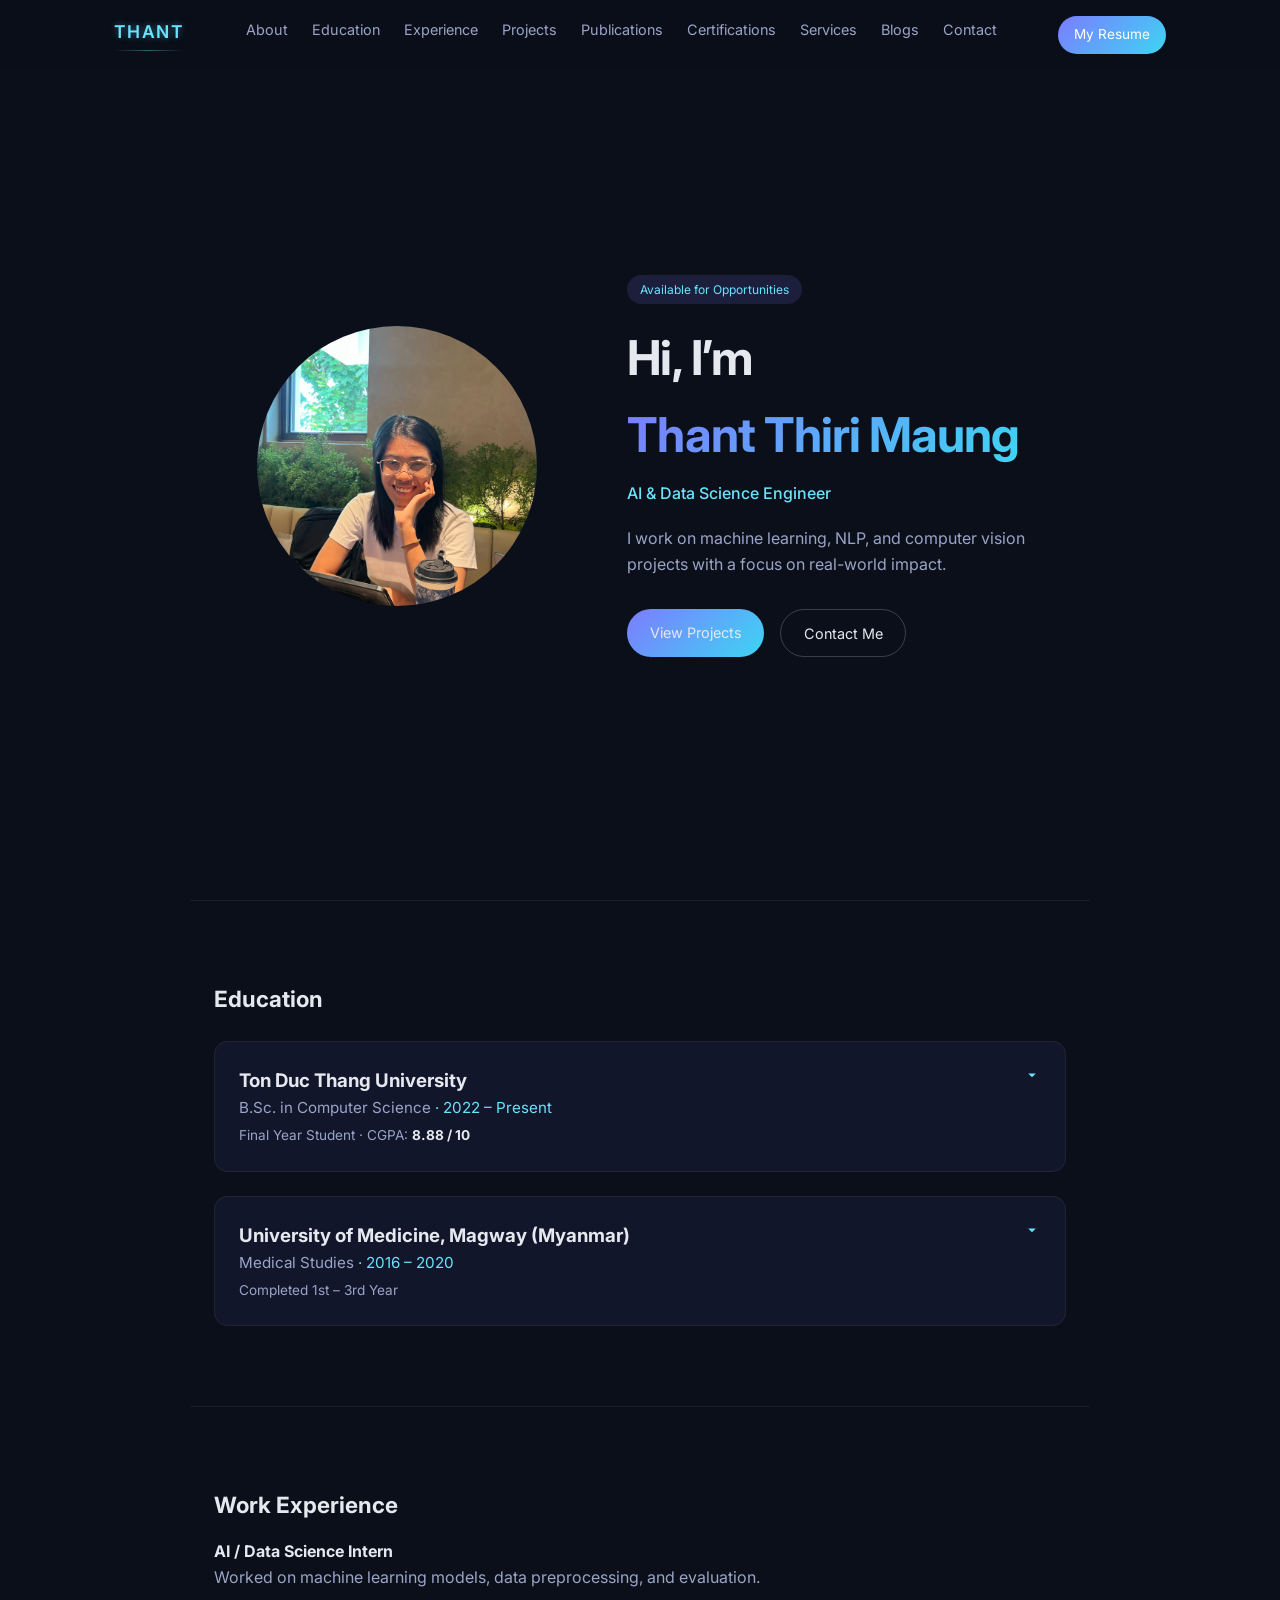
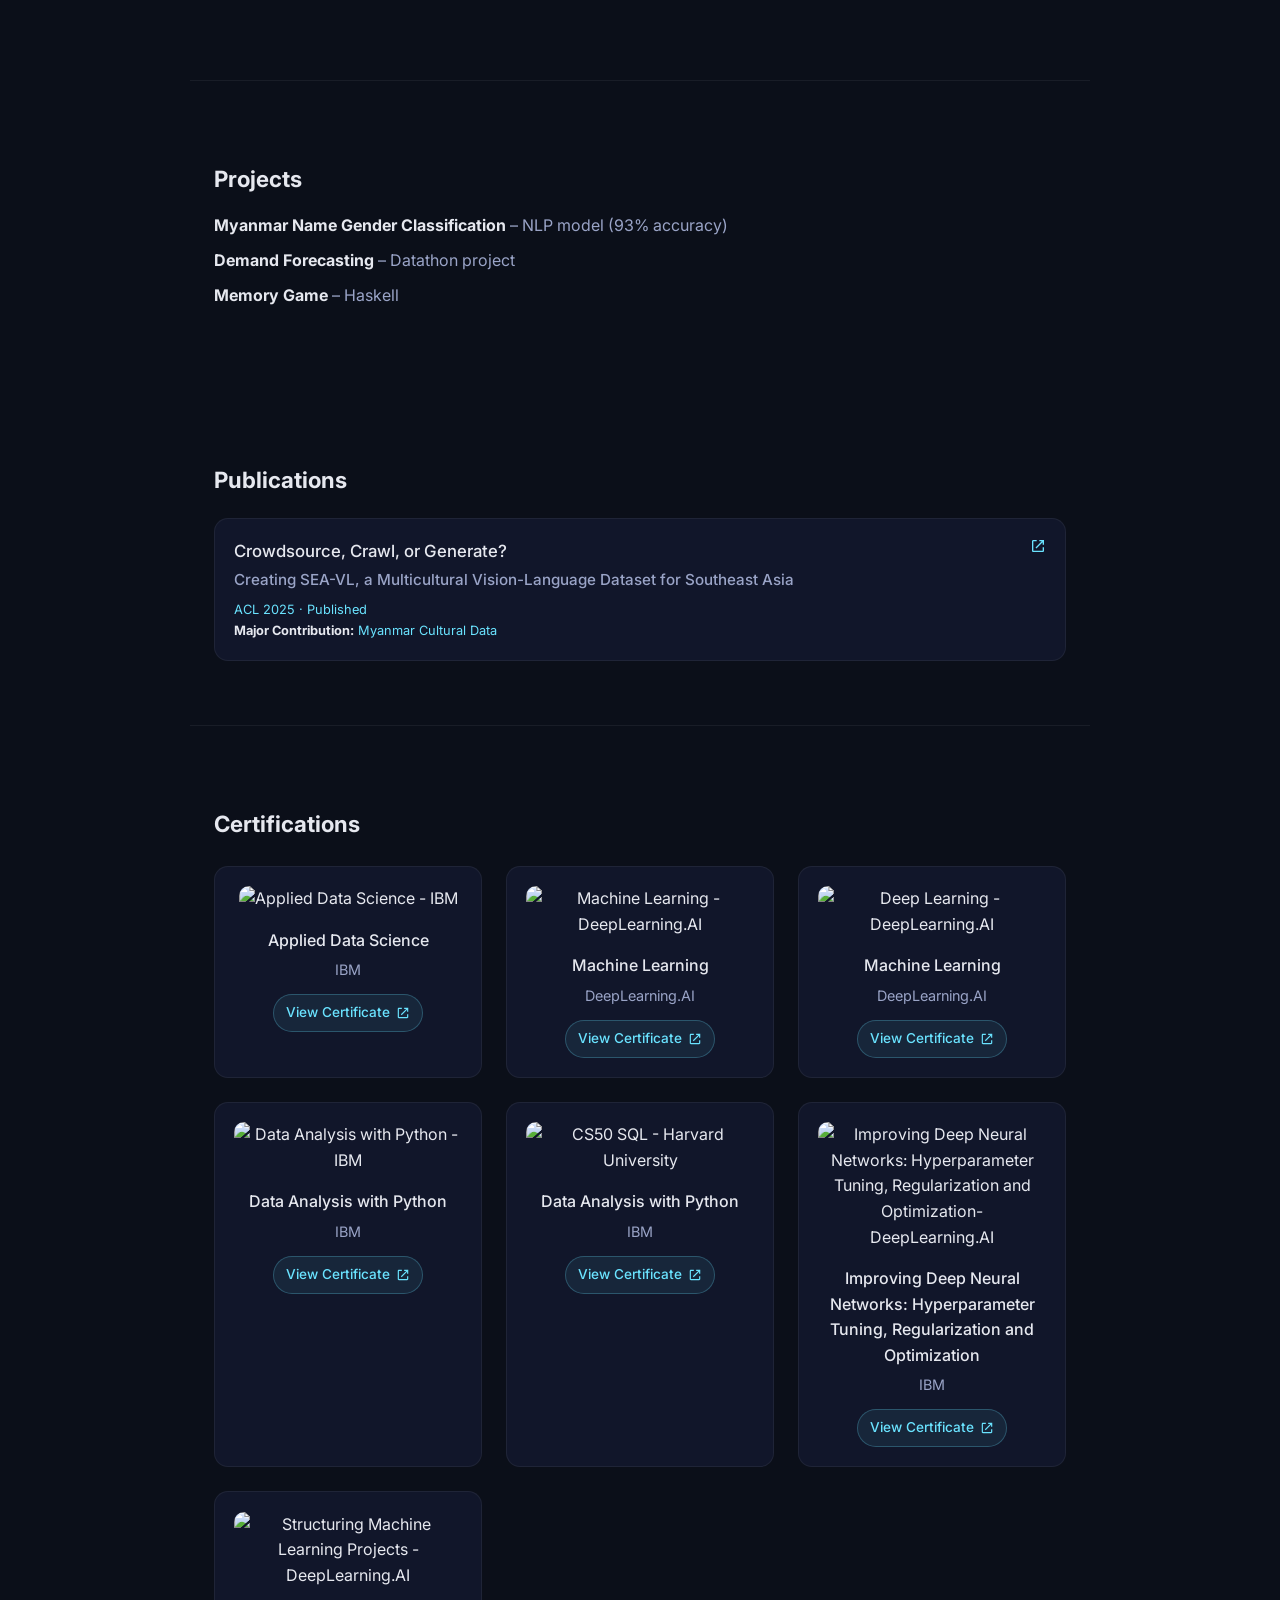
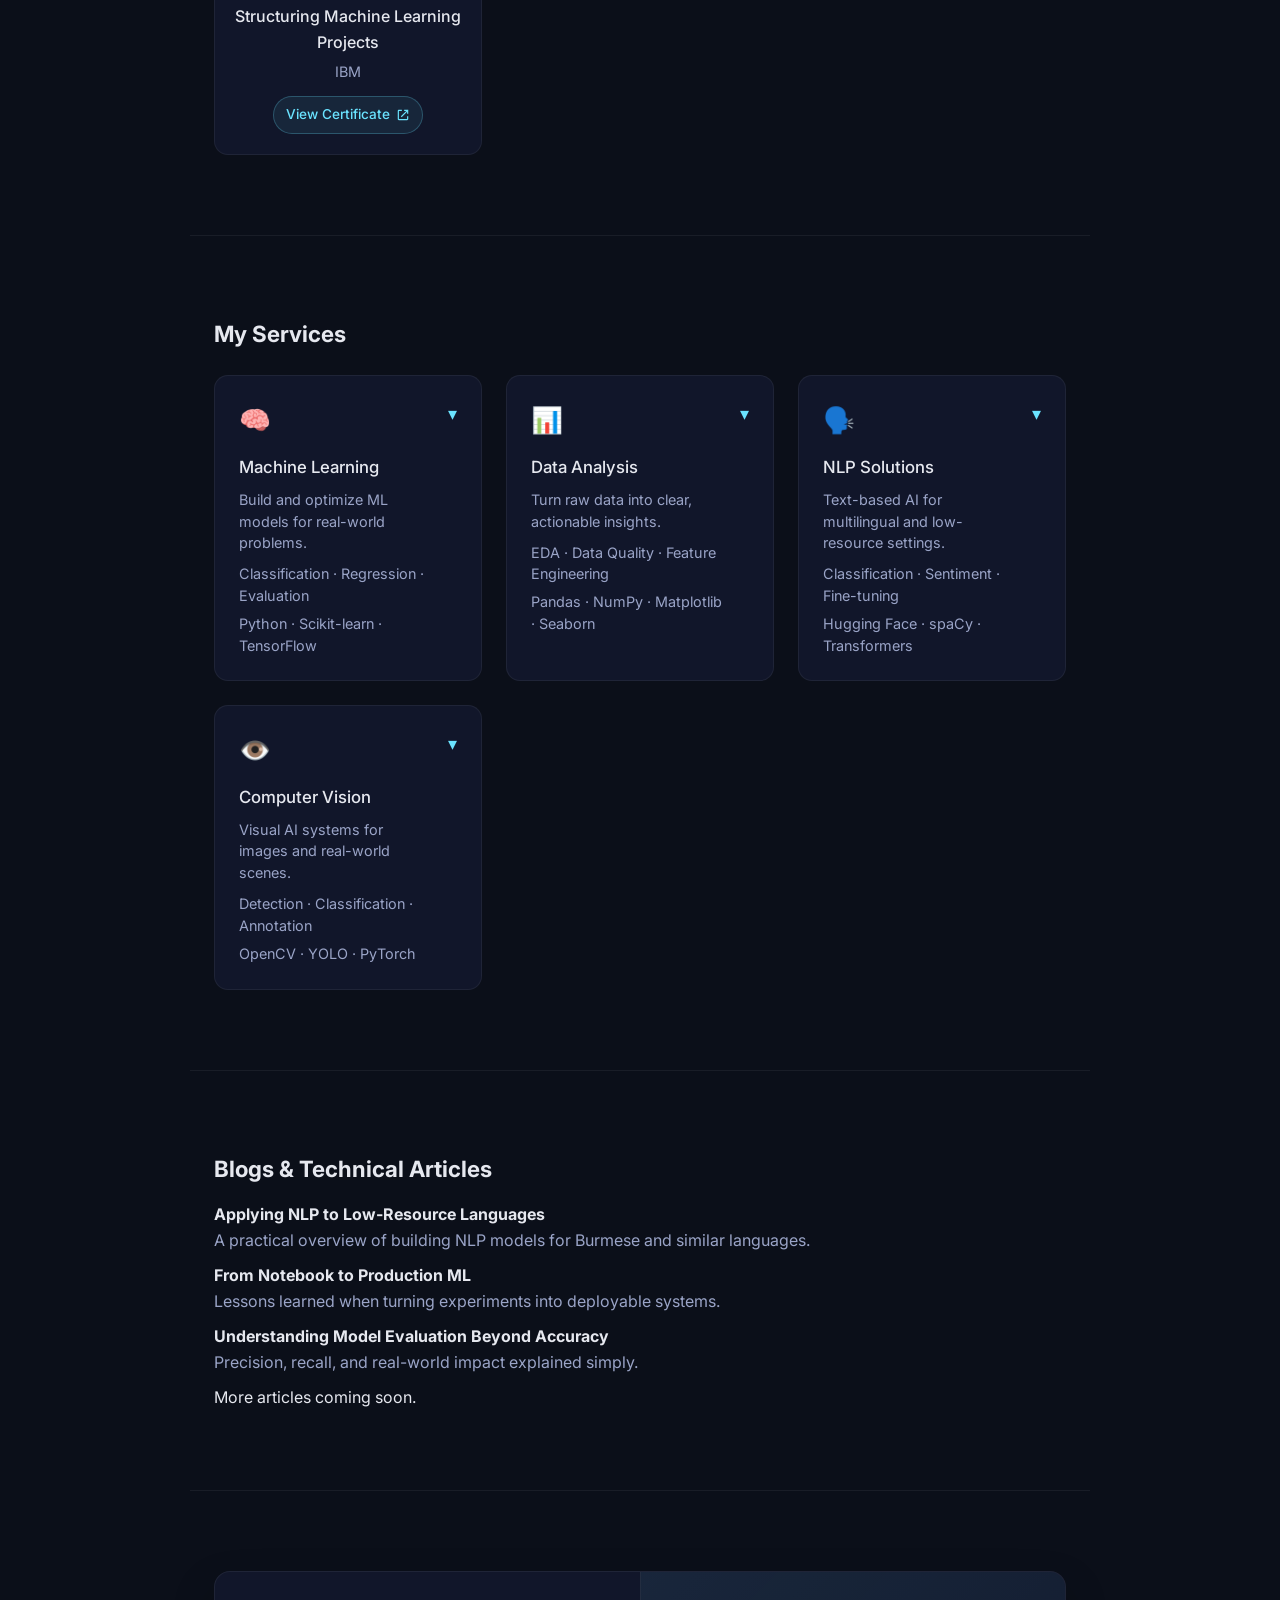
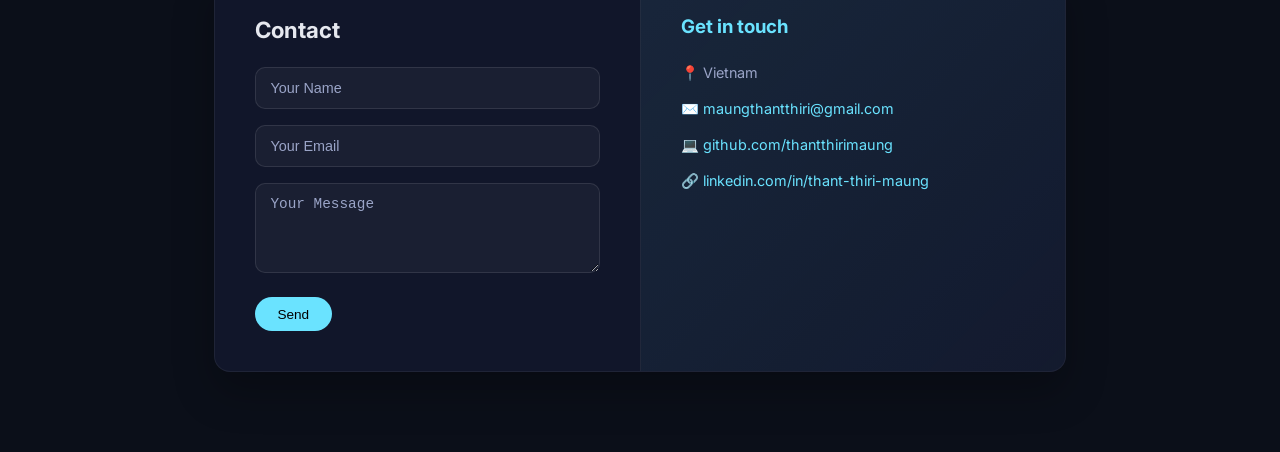
==== index.html @ 40e53364 "Education section satisfied" ====
<!DOCTYPE html>
<html lang="en">

<head>
    <meta charset="UTF-8" />
    <meta name="viewport" content="width=device-width, initial-scale=1.0" />
    <title>Thant Thiri Maung | Portfolio</title>

    <link rel="stylesheet" href="style.css" />
    <link rel="preconnect" href="https://fonts.googleapis.com">
    <link rel="preconnect" href="https://fonts.gstatic.com" crossorigin>
    <link href="https://fonts.googleapis.com/css2?family=Inter:wght@300;400;500;600&display=swap" rel="stylesheet">
</head>

<body>

    <!-- Navbar -->
    <nav class="nav">
        <div class="nav-container">
            <span class="logo">Thant</span>

            <ul class="nav-links">
                <li><a href="#about">About</a></li>
                <li><a href="#education">Education</a></li>
                <li><a href="#experience">Experience</a></li>
                <li><a href="#projects">Projects</a></li>
                <li><a href="#publications">Publications</a></li>
                <li><a href="#certifications">Certifications</a></li>

                <li><a href="#services">Services</a></li>
                <li><a href="#blogs">Blogs</a></li>

                <li><a href="#contact">Contact</a></li>



            </ul>

            <a href="#" class="resume-btn">My Resume</a>
        </div>
    </nav>

    <!-- Hero / Intro -->
    <section class="section hero" id="about">

        <div class="hero-image">
            <img src="assets/images/profile.jpg" alt="Thant Thiri Maung">
        </div>

        <div class="hero-content">
            <span class="badge">Available for Opportunities</span>

            <h1>Hi, I’m <br> <span>Thant Thiri Maung</span></h1>

            <p class="subtitle">AI & Data Science Engineer</p>

            <p class="intro">
                I work on machine learning, NLP, and computer vision projects with a focus on real-world impact.
            </p>

            <div class="hero-actions">
                <a href="#projects" class="btn primary">View Projects</a>
                <a href="#contact" class="btn">Contact Me</a>
            </div>
        </div>

    </section>

    <!-- Education -->
    <section class="section" id="education">
        <h2>Education</h2>

        <!-- ===== Current University ===== -->
        <div class="edu-card">

            <input type="checkbox" id="edu-1" class="edu-toggle">

            <label for="edu-1" class="edu-header">
                <div>
                    <h3>Ton Duc Thang University</h3>
                    <p class="edu-degree">
                        B.Sc. in Computer Science
                        <span>· 2022 – Present</span>
                    </p>
                    <p class="edu-meta">
                        Final Year Student · CGPA: <strong>8.88 / 10</strong>
                    </p>
                </div>

                <!-- Arrow -->
                <svg class="edu-arrow" viewBox="0 0 24 24" aria-hidden="true">
                    <path d="M7 10l5 5 5-5z" />
                </svg>
            </label>

            <!-- Expandable Content -->
            <div class="edu-body">
                <ul class="edu-gpa">
                    <li>Semester 6 GPA: 8.41 / 10</li>
                    <li>Semester 5 GPA: 9.05 / 10</li>
                    <li>Semester 4 GPA: 8.47 / 10</li>
                    <li>Semester 3 GPA: 9.22 / 10</li>
                    <li>Semester 2 GPA: 9.56 / 10</li>
                </ul>

                <p class="edu-focus"><strong>Selected Coursework:</strong></p>
                <ul class="edu-courses">
                    <li>Machine Learning</li>
                    <li>Deep Learning</li>
                    <li>Speech Processing</li>
                    <li>Computer Vision</li>
                    <li>Massive Data Mining</li>
                    <li>Data Analysis and Visualization</li>
                    <li>Probability & Statistics</li>
                    <li>Calculus</li>
                    <li>Linear Algebra</li>
                    <li>Software Engineering</li>
                    <li>Computer Networks</li>
                    <li>Web Development</li>
                </ul>
            </div>
        </div>

        <!-- ===== Medical University ===== -->
        <div class="edu-card">

            <input type="checkbox" id="edu-2" class="edu-toggle">

            <label for="edu-2" class="edu-header">
                <div>
                    <h3>University of Medicine, Magway (Myanmar)</h3>
                    <p class="edu-degree">
                        Medical Studies
                        <span>· 2016 – 2020</span>
                    </p>
                    <p class="edu-meta">
                        Completed 1st – 3rd Year
                    </p>
                </div>

                <!-- Arrow -->
                <svg class="edu-arrow" viewBox="0 0 24 24" aria-hidden="true">
                    <path d="M7 10l5 5 5-5z" />
                </svg>
            </label>

            <!-- Expandable Content -->
            <div class="edu-body">
                <p class="edu-desc">
                    Completed three years of medical education before transitioning
                    to Computer Science. Strong foundation for healthcare-focused AI
                    and interdisciplinary research.
                </p>

                <p class="edu-focus"><strong>Selected Coursework:</strong></p>
                <ul class="edu-courses">
                    <li>Anatomy</li>
                    <li>Biochemistry</li>
                    <li>Physiology</li>
                    <li>Microbiology</li>
                    <li>Pharmacology</li>
                    <li>Pathology</li>
                </ul>
            </div>
        </div>
    </section>





    <!-- Experience -->
    <section class="section" id="experience">
        <h2>Work Experience</h2>
        <ul>
            <li>
                <strong>AI / Data Science Intern</strong><br>
                Worked on machine learning models, data preprocessing, and evaluation.
            </li>
        </ul>
    </section>

    <!-- Projects -->
    <section class="section" id="projects">
        <h2>Projects</h2>
        <ul>
            <li><strong>Myanmar Name Gender Classification</strong> – NLP model (93% accuracy)</li>
            <li><strong>Demand Forecasting</strong> – Datathon project</li>
            <li><strong>Memory Game</strong> – Haskell</li>
        </ul>
    </section>


    <!-- Publications -->
    <section class="publications" id="publications">
        <h2>Publications</h2>

        <div class="publication-card">
            <input type="checkbox" id="pub-1" class="toggle" />

            <!-- Header / Preview -->
            <label for="pub-1" class="publication-header">
                <div>
                    <h3>
                        Crowdsource, Crawl, or Generate?
                        <span>
                            Creating SEA-VL, a Multicultural Vision-Language Dataset for Southeast Asia
                        </span>
                    </h3>

                    <p class="meta">
                        ACL 2025 · Published<br />
                        <strong>Major Contribution:</strong> Myanmar Cultural Data
                    </p>
                </div>

                <!-- Arrow icon (same style as certifications) -->
                <svg class="pub-icon" viewBox="0 0 24 24" aria-hidden="true">
                    <path d="M14 3h7v7h-2V6.41l-9.29 9.3-1.42-1.42 9.3-9.29H14V3z" />
                    <path d="M5 5h5V3H5c-1.1 0-2 .9-2 2v14c0 1.1.9 2 2 2h14c1.1 0 2-.9 2-2v-5h-2v5H5V5z" />
                </svg>
            </label>

            <!-- Expanded Content -->
            <div class="publication-body">
                <p><strong>Status:</strong> Published (ACL 2025)</p>

                <p><strong>Contribution:</strong></p>
                <ul>
                    <li>Myanmar cultural data collection</li>
                    <li>Data validation and quality control</li>
                </ul>

                <p><strong>Overview:</strong></p>
                <p>
                    SEA-VL is a large-scale multicultural vision-language dataset designed to
                    address the lack of Southeast Asian cultural representation in AI systems.
                </p>

                <p><strong>Key Highlights:</strong></p>
                <ul>
                    <li>1.28M culturally relevant image–text pairs</li>
                    <li>Covers diverse Southeast Asian languages and cultures</li>
                    <li>Built using crowdsourcing, crawling, and data generation</li>
                    <li>Supports culturally aware and equitable AI</li>
                </ul>

                <p class="link">
                    <a href="https://www.researchgate.net/publication/394303336_Crowdsource_Crawl_or_Generate_Creating_SEA-VL_a_Multicultural_Vision-Language_Dataset_for_Southeast_Asia"
                        target="_blank">
                        View Paper
                        <svg class="cert-icon" viewBox="0 0 24 24">
                            <path d="M14 3h7v7h-2V6.41l-9.29 9.3-1.42-1.42 9.3-9.29H14V3z" />
                            <path d="M5 5h5V3H5c-1.1 0-2 .9-2 2v14c0 1.1.9 2 2 2h14c1.1 0 2-.9 2-2v-5h-2v5H5V5z" />
                        </svg>
                    </a>
                </p>
            </div>
        </div>
    </section>

    <!-- Certifications -->
    <section class="section" id="certifications">
        <h2>Certifications</h2>

        <div class="cert-grid">

            <div class="cert-card">
                <img src="assets/certs/ibm-datascience.pdf" alt="Applied Data Science - IBM">
                <h3>Applied Data Science</h3>
                <p>IBM</p>
                <a href="https://www.coursera.org/account/accomplishments/specialization/certificate/ZXMP3W6RW2QN"
                    target="_blank" class="cert-link">
                    <span>View Certificate</span>
                    <svg class="cert-icon" viewBox="0 0 24 24" aria-hidden="true">
                        <path d="M14 3h7v7h-2V6.41l-9.29 9.3-1.42-1.42 9.3-9.29H14V3z" />
                        <path d="M5 5h5V3H5c-1.1 0-2 .9-2 2v14c0 1.1.9 2 2 2h14c1.1 0 2-.9 2-2v-5h-2v5H5V5z" />
                    </svg>
                </a>

            </div>

            <div class="cert-card">
                <img src="assets/certs/dlai-ml.pdf" alt="Machine Learning - DeepLearning.AI">
                <h3>Machine Learning</h3>
                <p>DeepLearning.AI</p>
                <a href="https://coursera.org/verify/specialization/8QUW5V6QMUI0" target="_blank" class="cert-link">
                    <span>View Certificate</span>
                    <svg class="cert-icon" viewBox="0 0 24 24" aria-hidden="true">
                        <path d="M14 3h7v7h-2V6.41l-9.29 9.3-1.42-1.42 9.3-9.29H14V3z" />
                        <path d="M5 5h5V3H5c-1.1 0-2 .9-2 2v14c0 1.1.9 2 2 2h14c1.1 0 2-.9 2-2v-5h-2v5H5V5z" />
                    </svg>
                </a>
            </div>

            <div class="cert-card">
                <img src="assets/certs/dlai-dl.pdf" alt="Deep Learning - DeepLearning.AI">
                <h3>Machine Learning</h3>
                <p>DeepLearning.AI</p>
                <a href="https://coursera.org/verify/specialization/8QUW5V6QMUI0" target="_blank" class="cert-link">
                    <span>View Certificate</span>
                    <svg class="cert-icon" viewBox="0 0 24 24" aria-hidden="true">
                        <path d="M14 3h7v7h-2V6.41l-9.29 9.3-1.42-1.42 9.3-9.29H14V3z" />
                        <path d="M5 5h5V3H5c-1.1 0-2 .9-2 2v14c0 1.1.9 2 2 2h14c1.1 0 2-.9 2-2v-5h-2v5H5V5z" />
                    </svg>
                </a>
            </div>

            <div class="cert-card">
                <img src="assets/certs/ibm-python.pdf" alt="Data Analysis with Python - IBM">
                <h3>Data Analysis with Python</h3>
                <p>IBM</p>
                <a href="https://www.coursera.org/account/accomplishments/certificate/HH6BBF64FKVV" target="_blank"
                    class="cert-link">
                    <span>View Certificate</span>
                    <svg class="cert-icon" viewBox="0 0 24 24" aria-hidden="true">
                        <path d="M14 3h7v7h-2V6.41l-9.29 9.3-1.42-1.42 9.3-9.29H14V3z" />
                        <path d="M5 5h5V3H5c-1.1 0-2 .9-2 2v14c0 1.1.9 2 2 2h14c1.1 0 2-.9 2-2v-5h-2v5H5V5z" />
                    </svg>
                </a>
            </div>

            <div class="cert-card">
                <img src="assets/certs/cs50-sql.pdf" alt="CS50 SQL - Harvard University">
                <h3>Data Analysis with Python</h3>
                <p>IBM</p>
                <a href="https://certificates.cs50.io/6d25b551-ca1b-4516-bbaf-225655fbf720.pdf?size=letter"
                    target="_blank" class="cert-link">
                    <span>View Certificate</span>
                    <svg class="cert-icon" viewBox="0 0 24 24" aria-hidden="true">
                        <path d="M14 3h7v7h-2V6.41l-9.29 9.3-1.42-1.42 9.3-9.29H14V3z" />
                        <path d="M5 5h5V3H5c-1.1 0-2 .9-2 2v14c0 1.1.9 2 2 2h14c1.1 0 2-.9 2-2v-5h-2v5H5V5z" />
                    </svg>
                </a>
            </div>

            <div class="cert-card">
                <img src="assets/certs/hyper_ml.pdf" alt="Improving Deep Neural Networks: Hyperparameter
Tuning, Regularization and Optimization- DeepLearning.AI">
                <h3>Improving Deep Neural Networks: Hyperparameter
                    Tuning, Regularization and Optimization</h3>
                <p>IBM</p>
                <a href="https://www.coursera.org/account/accomplishments/certificate/GWDIJ2J4NPAI" target="_blank"
                    class="cert-link">
                    <span>View Certificate</span>
                    <svg class="cert-icon" viewBox="0 0 24 24" aria-hidden="true">
                        <path d="M14 3h7v7h-2V6.41l-9.29 9.3-1.42-1.42 9.3-9.29H14V3z" />
                        <path d="M5 5h5V3H5c-1.1 0-2 .9-2 2v14c0 1.1.9 2 2 2h14c1.1 0 2-.9 2-2v-5h-2v5H5V5z" />
                    </svg>
                </a>
            </div>


            <div class="cert-card">
                <img src="assets/certs/structure_ml.pdf" alt="Structuring Machine Learning Projects - DeepLearning.AI">
                <h3>Structuring Machine Learning Projects</h3>
                <p>IBM</p>
                <a href="https://www.coursera.org/account/accomplishments/certificate/SW4BTB78IRDG" target="_blank"
                    class="cert-link">
                    <span>View Certificate</span>
                    <svg class="cert-icon" viewBox="0 0 24 24" aria-hidden="true">
                        <path d="M14 3h7v7h-2V6.41l-9.29 9.3-1.42-1.42 9.3-9.29H14V3z" />
                        <path d="M5 5h5V3H5c-1.1 0-2 .9-2 2v14c0 1.1.9 2 2 2h14c1.1 0 2-.9 2-2v-5h-2v5H5V5z" />
                    </svg>
                </a>
            </div>
        </div>



    </section>

    <!-- Services -->
    <section class="section" id="services">
        <h2>My Services</h2>

        <div class="services-grid">

            <!-- Machine Learning -->
            <div class="service-card">
                <input type="checkbox" id="svc-ml" class="service-toggle">

                <label for="svc-ml" class="service-header">
                    <div>
                        <div class="service-icon">🧠</div>
                        <h3>Machine Learning</h3>

                        <p class="service-desc">
                            Build and optimize ML models for real-world problems.
                        </p>

                        <p class="service-focus">
                            Classification · Regression · Evaluation
                        </p>

                        <p class="service-tools">
                            Python · Scikit-learn · TensorFlow
                        </p>
                    </div>

                    <span class="service-arrow">▾</span>
                </label>

                <div class="service-body">
                    <ul>
                        <li>Problem formulation & model selection</li>
                        <li>Feature engineering & data preprocessing</li>
                        <li>Model training, tuning, and evaluation</li>
                        <li>Error analysis and performance optimization</li>
                        <li>Deployment-ready model pipelines</li>
                    </ul>
                </div>
            </div>

            <!-- Data Analysis -->
            <div class="service-card">
                <input type="checkbox" id="svc-da" class="service-toggle">

                <label for="svc-da" class="service-header">
                    <div>
                        <div class="service-icon">📊</div>
                        <h3>Data Analysis</h3>

                        <p class="service-desc">
                            Turn raw data into clear, actionable insights.
                        </p>

                        <p class="service-focus">
                            EDA · Data Quality · Feature Engineering
                        </p>

                        <p class="service-tools">
                            Pandas · NumPy · Matplotlib · Seaborn
                        </p>
                    </div>

                    <span class="service-arrow">▾</span>
                </label>

                <div class="service-body">
                    <ul>
                        <li>Data cleaning and missing value handling</li>
                        <li>Data validation and consistency checks</li>
                        <li>Exploratory Data Analysis (EDA)</li>
                        <li>Feature engineering and transformation</li>
                        <li>Insight generation and reporting</li>
                    </ul>
                </div>
            </div>

            <!-- NLP -->
            <div class="service-card">
                <input type="checkbox" id="svc-nlp" class="service-toggle">

                <label for="svc-nlp" class="service-header">
                    <div>
                        <div class="service-icon">🗣️</div>
                        <h3>NLP Solutions</h3>

                        <p class="service-desc">
                            Text-based AI for multilingual and low-resource settings.
                        </p>

                        <p class="service-focus">
                            Classification · Sentiment · Fine-tuning
                        </p>

                        <p class="service-tools">
                            Hugging Face · spaCy · Transformers
                        </p>
                    </div>

                    <span class="service-arrow">▾</span>
                </label>

                <div class="service-body">
                    <ul>
                        <li>Text preprocessing and tokenization</li>
                        <li>Sentiment analysis and text classification</li>
                        <li>Fine-tuning pretrained language models</li>
                        <li>Low-resource language NLP (e.g. Burmese)</li>
                        <li>Evaluation and error analysis</li>
                    </ul>
                </div>
            </div>

            <!-- Computer Vision -->
            <div class="service-card">
                <input type="checkbox" id="svc-cv" class="service-toggle">

                <label for="svc-cv" class="service-header">
                    <div>
                        <div class="service-icon">👁️</div>
                        <h3>Computer Vision</h3>

                        <p class="service-desc">
                            Visual AI systems for images and real-world scenes.
                        </p>

                        <p class="service-focus">
                            Detection · Classification · Annotation
                        </p>

                        <p class="service-tools">
                            OpenCV · YOLO · PyTorch
                        </p>
                    </div>

                    <span class="service-arrow">▾</span>
                </label>

                <div class="service-body">
                    <ul>
                        <li>Image classification and object detection</li>
                        <li>Dataset preparation and labeling guidelines</li>
                        <li>Model training and evaluation</li>
                        <li>Error analysis (FP / FN)</li>
                        <li>Deployment-ready CV pipelines</li>
                    </ul>
                </div>
            </div>

        </div>
    </section>




    <!-- Blogs -->
    <section class="section" id="blogs">
        <h2>Blogs & Technical Articles</h2>

        <ul>
            <li>
                <strong>Applying NLP to Low-Resource Languages</strong><br>
                A practical overview of building NLP models for Burmese and similar languages.
            </li>

            <li>
                <strong>From Notebook to Production ML</strong><br>
                Lessons learned when turning experiments into deployable systems.
            </li>

            <li>
                <strong>Understanding Model Evaluation Beyond Accuracy</strong><br>
                Precision, recall, and real-world impact explained simply.
            </li>
        </ul>

        <p class="muted">More articles coming soon.</p>
    </section>






    <!-- Contact -->
    <section class="section contact" id="contact">
        <div class="contact-card">

            <!-- Left -->
            <div class="contact-form">
                <h2>Contact</h2>

                <input type="text" placeholder="Your Name">
                <input type="email" placeholder="Your Email">
                <textarea rows="4" placeholder="Your Message"></textarea>

                <button type="submit">Send</button>
            </div>

            <!-- Right -->
            <div class="contact-info">
                <h3>Get in touch</h3>

                <p>📍 Vietnam</p>

                <p>
                    ✉️
                    <a href="mailto:maungthantthiri@gmail.com">
                        maungthantthiri@gmail.com
                    </a>
                </p>

                <p>
                    💻
                    <a href="https://github.com/thantthirimaung" target="_blank">
                        github.com/thantthirimaung
                    </a>
                </p>

                <p>
                    🔗
                    <a href="https://www.linkedin.com/in/thant-thiri-maung/" target="_blank">
                        linkedin.com/in/thant-thiri-maung
                    </a>
                </p>
            </div>

        </div>
    </section>





</body>

</html>
---- style.css ----
:root {
  --bg-color: #0b0f19;
  --card-color: #11162a;
  --text-color: #e6e8ef;
  --muted-text: #9aa4c7;
  --accent: #6ae3ff;
}

* {
  box-sizing: border-box;
  margin: 0;
  padding: 0;
}

html {
  scroll-behavior: smooth;
}

body {
  font-family: 'Inter', sans-serif;
  background-color: var(--bg-color);
  color: var(--text-color);
  line-height: 1.6;
}

/* =====================
   Navbar
===================== */
.nav {
  position: fixed;
  top: 0;
  width: 100%;
  background: rgba(11, 15, 25, 0.85);
  backdrop-filter: blur(10px);
  z-index: 1000;
}

.nav-container {
  max-width: 1100px;
  margin: auto;
  padding: 1rem 1.5rem;
  display: flex;
  align-items: center;
  justify-content: space-between;
}

.logo {
  font-weight: 600;
}

.nav-links {
  list-style: none;
  display: flex;
  gap: 1.5rem;
}

.nav-links a {
  text-decoration: none;
  color: var(--muted-text);
  font-size: 0.9rem;
}

.nav-links a:hover {
  color: var(--text-color);
}

.resume-btn {
  padding: 0.5rem 1rem;
  border-radius: 999px;
  background: linear-gradient(135deg, #7c7cff, #3dd5f3);
  color: white;
  text-decoration: none;
  font-size: 0.85rem;
}

/* =====================
   Sections
===================== */
.section {
  max-width: 900px;
  margin: auto;
  padding: 5rem 1.5rem;
}

.section:not(.hero) {
  border-top: 1px solid rgba(255,255,255,0.06);
}

h2 {
  font-size: 1.4rem;
  margin-bottom: 1rem;
}

/* =====================
   Hero
===================== */
.hero {
  min-height: 100vh;
  display: grid;
  grid-template-columns: 1fr 1.2fr;
  align-items: center;
  gap: 3rem;
  padding-top: 7rem;
}

.hero-image {
  width: 280px;
  height: 280px;
  border-radius: 50%;
  overflow: hidden;
  position: relative;
  justify-self: center;
}

.hero-image img {
  width: 100%;
  height: 100%;
  object-fit: cover;
}

.hero-image::after {
  content: "";
  position: absolute;
  inset: -12px;
  border-radius: 50%;
  background: radial-gradient(circle, rgba(124,124,255,0.35), transparent 70%);
  z-index: -1;
}

.hero-content h1 {
  font-size: 3rem;
  letter-spacing: -0.02em;
}

.hero-content h1 span {
  background: linear-gradient(135deg, #7c7cff, #3dd5f3);
  -webkit-background-clip: text;
  -webkit-text-fill-color: transparent;
}

.badge {
  display: inline-block;
  padding: 0.3rem 0.8rem;
  border-radius: 999px;
  background: rgba(124,124,255,0.15);
  color: var(--accent);
  font-size: 0.75rem;
  margin-bottom: 1rem;
}

.subtitle {
  margin-top: 0.5rem;
  color: var(--accent);
  font-weight: 500;
}

.intro {
  margin-top: 1.2rem;
  max-width: 520px;
  color: var(--muted-text);
}

/* Buttons */
.hero-actions {
  margin-top: 2rem;
  display: flex;
  gap: 1rem;
}

.btn {
  padding: 0.7rem 1.4rem;
  border-radius: 999px;
  font-size: 0.9rem;
  text-decoration: none;
  border: 1px solid rgba(255,255,255,0.2);
  color: var(--text-color);
}

.btn.primary {
  background: linear-gradient(135deg, #7c7cff, #3dd5f3);
  border: none;
}

/* =====================
   Lists & Text
===================== */
ul {
  list-style: none;
}

li {
  margin-bottom: 0.6rem;
  color: var(--muted-text);
}

strong {
  color: var(--text-color);
}

/* =====================
   Contact
===================== */
.contact p {
  margin-bottom: 0.4rem;
}

/* =====================
   Responsive
===================== */
@media (max-width: 900px) {
  .hero {
    grid-template-columns: 1fr;
    text-align: center;
  }

  .hero-actions {
    justify-content: center;
  }
}

/* =====================
   Logo
===================== */
.logo {
  font-weight: 600;
  font-size: 1.1rem;
  letter-spacing: 0.08em;
  color: var(--accent);
  text-transform: uppercase;

  /* subtle glow */
  text-shadow:
    0 0 6px rgba(106, 227, 255, 0.35),
    0 0 14px rgba(106, 227, 255, 0.15);

  transition: all 0.3s ease;
}

/* hover effect */
.logo:hover {
  text-shadow:
    0 0 8px rgba(106, 227, 255, 0.6),
    0 0 20px rgba(106, 227, 255, 0.3);
  transform: translateY(-1px);
}

.logo::after {
  content: "";
  display: block;
  height: 1px;
  width: 100%;
  background: linear-gradient(90deg, transparent, var(--accent), transparent);
  opacity: 0.4;
  margin-top: 4px;
}

/* =====================
   Certifications
===================== */
.cert-grid {
  display: grid;
  grid-template-columns: repeat(auto-fit, minmax(260px, 1fr));
  gap: 1.5rem;
  margin-top: 1.5rem;
}

.cert-card {
  background: var(--card-color);
  border-radius: 14px;
  padding: 1.2rem;
  text-align: center;

  border: 1px solid rgba(255, 255, 255, 0.06);
  transition: transform 0.3s ease, box-shadow 0.3s ease;
}

.cert-card:hover {
  transform: translateY(-6px);
  box-shadow: 0 12px 30px rgba(106, 227, 255, 0.08);
}

.cert-card img {
  width: 100%;
  height: 160px;
  object-fit: cover;
  border-radius: 10px;
  margin-bottom: 1rem;
}

.cert-card h3 {
  font-size: 1rem;
  font-weight: 500;
  margin-bottom: 0.3rem;
}

.cert-card p {
  font-size: 0.9rem;
  color: var(--muted-text);
  margin-bottom: 0.8rem;
}

.cert-link {
  display: inline-flex;
  align-items: center;
  gap: 6px;

  padding: 0.45rem 0.75rem;
  border-radius: 999px;

  font-size: 0.85rem;
  font-weight: 500;
  color: var(--accent);
  text-decoration: none;

  background: rgba(106, 227, 255, 0.08);
  border: 1px solid rgba(106, 227, 255, 0.25);

  transition: all 0.25s ease;
}

.cert-link:hover {
  background: rgba(106, 227, 255, 0.14);
  transform: translateY(-1px);
}

.cert-icon {
  width: 14px;
  height: 14px;
  fill: currentColor;
  transition: transform 0.25s ease;
}

.cert-link:hover .cert-icon {
  transform: translate(2px, -2px);
}



/* =====================
   Services
===================== */
.services-grid {
  display: grid;
  grid-template-columns: repeat(auto-fit, minmax(220px, 1fr));
  gap: 1.5rem;
  margin-top: 1.5rem;
}

.service-card {
  background: var(--card-color);
  padding: 1.5rem;
  border-radius: 14px;
  border: 1px solid rgba(255, 255, 255, 0.06);

  transition: transform 0.3s ease, box-shadow 0.3s ease;
}

.service-card:hover {
  transform: translateY(-6px);
  box-shadow: 0 12px 30px rgba(106, 227, 255, 0.08);
}

.service-icon {
  font-size: 1.6rem;
  margin-bottom: 0.8rem;
}

.service-card h3 {
  font-size: 1.05rem;
  font-weight: 500;
  margin-bottom: 0.5rem;
}

.service-card p {
  font-size: 0.9rem;
  color: var(--muted-text);
  line-height: 1.5;
}

.service-desc {
  font-size: 0.9rem;
  color: var(--muted-text);
  margin-bottom: 0.6rem;
}

.service-focus {
  font-size: 0.8rem;
  color: var(--text-color);
  margin-bottom: 0.4rem;
}

.service-tools {
  font-size: 0.75rem;
  color: var(--accent);
}

.service-toggle {
  display: none;
}

.service-header {
  display: flex;
  justify-content: space-between;
  gap: 1rem;
  cursor: pointer;
}

.service-arrow {
  color: var(--accent);
  font-size: 1.1rem;
  transition: transform 0.25s ease;
}

.service-body {
  max-height: 0;
  overflow: hidden;
  margin-top: 0;
  transition: max-height 0.4s ease, margin-top 0.3s ease;
}

.service-body ul {
  margin-top: 0.8rem;
  padding-left: 1.2rem;
}

.service-body li {
  font-size: 0.85rem;
  color: var(--muted-text);
  margin-bottom: 0.4rem;
}

.service-toggle:checked + .service-header + .service-body {
  max-height: 300px;
  margin-top: 0.6rem;
}

.service-toggle:checked + .service-header .service-arrow {
  transform: rotate(180deg);
}

/* =====================
   Publications (Dark Theme)
===================== */
.publications {
  max-width: 900px;
  margin: 4rem auto;
  padding: 0 1.5rem;
}

.publications h2 {
  font-size: 1.4rem;
  margin-bottom: 1.2rem;
}

.publication-card {
  background: var(--card-color);
  border-radius: 14px;
  border: 1px solid rgba(255,255,255,0.06);
  overflow: hidden;
  transition: transform 0.3s ease, box-shadow 0.3s ease;
}

.publication-card:hover {
  transform: translateY(-4px);
  box-shadow: 0 12px 30px rgba(106, 227, 255, 0.08);
}

/* hide checkbox */
.publication-card .toggle {
  display: none;
}

/* header */
.publication-header {
  display: flex;
  justify-content: space-between;
  align-items: flex-start;
  gap: 1rem;
  padding: 1.2rem;
  cursor: pointer;
}

.publication-header h3 {
  font-size: 1.05rem;
  font-weight: 500;
  margin: 0;
  color: var(--text-color);
}

.publication-header h3 span {
  display: block;
  font-size: 0.95rem;
  color: var(--muted-text);
  margin-top: 0.2rem;
}

.meta {
  font-size: 0.8rem;
  color: var(--accent);
  margin-top: 0.5rem;
}

/* external-style arrow (like certs) */
.pub-icon {
  width: 16px;
  height: 16px;
  fill: var(--accent);
  flex-shrink: 0;
  transition: transform 0.25s ease;
}

/* body */
.publication-body {
  max-height: 0;
  overflow: hidden;
  padding: 0 1.2rem;
  transition: max-height 0.4s ease, padding 0.3s ease;
  font-size: 0.9rem;
  color: var(--muted-text);
}

.publication-body p {
  margin: 0.7rem 0;
}

.publication-body ul {
  padding-left: 1.2rem;
  margin: 0.5rem 0 1rem;
}

.publication-body li {
  margin-bottom: 0.4rem;
}

/* link */
.publication-body .link a {
  display: inline-flex;
  align-items: center;
  gap: 6px;
  margin-top: 0.8rem;

  padding: 0.45rem 0.75rem;
  border-radius: 999px;
  font-size: 0.8rem;
  font-weight: 500;

  color: var(--accent);
  text-decoration: none;
  background: rgba(106, 227, 255, 0.08);
  border: 1px solid rgba(106, 227, 255, 0.25);

  transition: all 0.25s ease;
}

.publication-body .link a:hover {
  background: rgba(106, 227, 255, 0.14);
}

.publication-body .link a:hover svg {
  transform: translate(2px, -2px);
}

/* expand */
.toggle:checked + .publication-header + .publication-body {
  max-height: 900px;
  padding: 1.2rem;
}

.toggle:checked + .publication-header .pub-icon {
  transform: rotate(45deg);
}

/* =====================
   Contact (Dark Theme Aligned)
===================== */
.contact {
  display: flex;
  justify-content: center;
  padding: 5rem 1.5rem;
}

.contact-card {
  display: grid;
  grid-template-columns: 1fr 1fr;
  max-width: 900px;
  width: 100%;
  border-radius: 16px;
  overflow: hidden;

  background: var(--card-color);
  border: 1px solid rgba(255,255,255,0.06);
  box-shadow: 0 20px 40px rgba(0,0,0,0.25);
}

/* Left */
.contact-form {
  padding: 2.5rem;
}

.contact-form h2 {
  margin-bottom: 1.2rem;
}

.contact-form input,
.contact-form textarea {
  width: 100%;
  padding: 0.75rem 0.9rem;
  margin-bottom: 1rem;

  background: rgba(255,255,255,0.04);
  border: 1px solid rgba(255,255,255,0.1);
  border-radius: 10px;

  color: var(--text-color);
  font-size: 0.9rem;
}

.contact-form input::placeholder,
.contact-form textarea::placeholder {
  color: var(--muted-text);
}

.contact-form button {
  padding: 0.6rem 1.4rem;
  border-radius: 999px;
  border: none;

  font-size: 0.85rem;
  font-weight: 500;
  color: #000;

  background: var(--accent);
  cursor: pointer;
}

/* Right */
.contact-info {
  padding: 2.5rem;
  background: linear-gradient(
    135deg,
    rgba(106,227,255,0.08),
    rgba(106,227,255,0.02)
  );
  border-left: 1px solid rgba(255,255,255,0.06);
}

.contact-info h3 {
  margin-bottom: 1.2rem;
  color: var(--accent);
}

.contact-info p {
  margin-bottom: 0.8rem;
  font-size: 0.9rem;
  color: var(--muted-text);
}

/* Mobile */
@media (max-width: 768px) {
  .contact-card {
    grid-template-columns: 1fr;
  }

  .contact-info {
    border-left: none;
    border-top: 1px solid rgba(255,255,255,0.06);
  }
}

.contact-info a {
  color: var(--accent);
  text-decoration: none;
  font-size: 0.9rem;
  transition: opacity 0.25s ease;
}

.contact-info a:hover {
  opacity: 0.8;
}



/* =====================
   Education (Expandable)
===================== */
.edu-card {
  background: var(--card-color);
  border-radius: 14px;
  border: 1px solid rgba(255,255,255,0.06);
  margin-top: 1.5rem;
  overflow: hidden;

  transition: transform 0.3s ease, box-shadow 0.3s ease;
}

.edu-card:hover {
  transform: translateY(-6px);
  box-shadow: 0 12px 30px rgba(106, 227, 255, 0.08);
}

/* Hide checkbox */
.edu-toggle {
  display: none;
}

/* Header */
.edu-header {
  display: flex;
  justify-content: space-between;
  align-items: flex-start;
  gap: 1rem;
  padding: 1.5rem;
  cursor: pointer;
}

.edu-degree {
  font-size: 0.95rem;
  color: var(--muted-text);
}

.edu-degree span {
  color: var(--accent);
}

.edu-meta {
  font-size: 0.85rem;
  color: var(--muted-text);
  margin-top: 0.3rem;
}

/* Arrow */
.edu-arrow {
  width: 18px;
  height: 18px;
  fill: var(--accent);
  transition: transform 0.3s ease;
  flex-shrink: 0;
}

/* Expandable body */
.edu-body {
  max-height: 0;
  overflow: hidden;
  padding: 0 1.5rem;
  transition: max-height 0.4s ease, padding 0.3s ease;
  color: var(--muted-text);
  font-size: 0.9rem;
}

.edu-body ul {
  padding-left: 1.2rem;
  margin-bottom: 1rem;
}

.edu-body li {
  margin-bottom: 0.4rem;
}

/* Expand behavior */
.edu-toggle:checked + .edu-header + .edu-body {
  max-height: 900px;
  padding: 1.5rem;
}

.edu-toggle:checked + .edu-header .edu-arrow {
  transform: rotate(180deg);
}
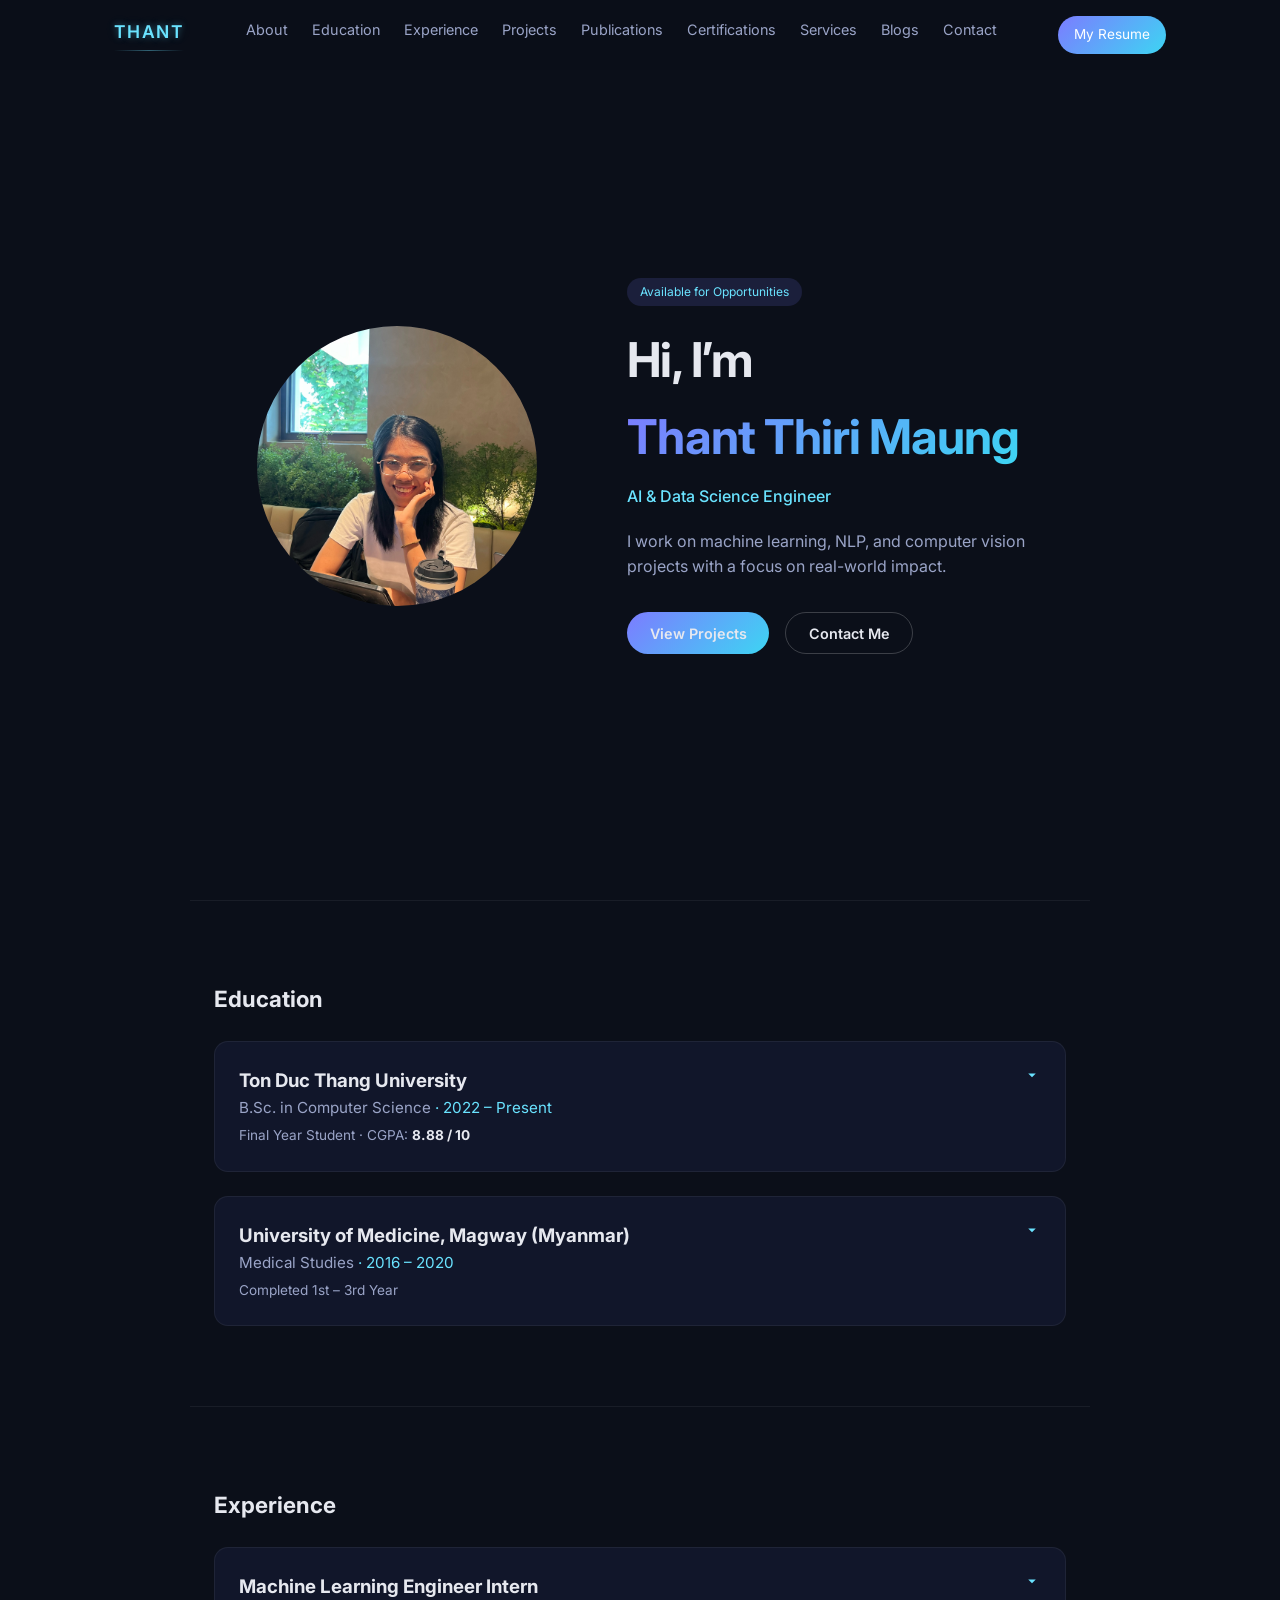
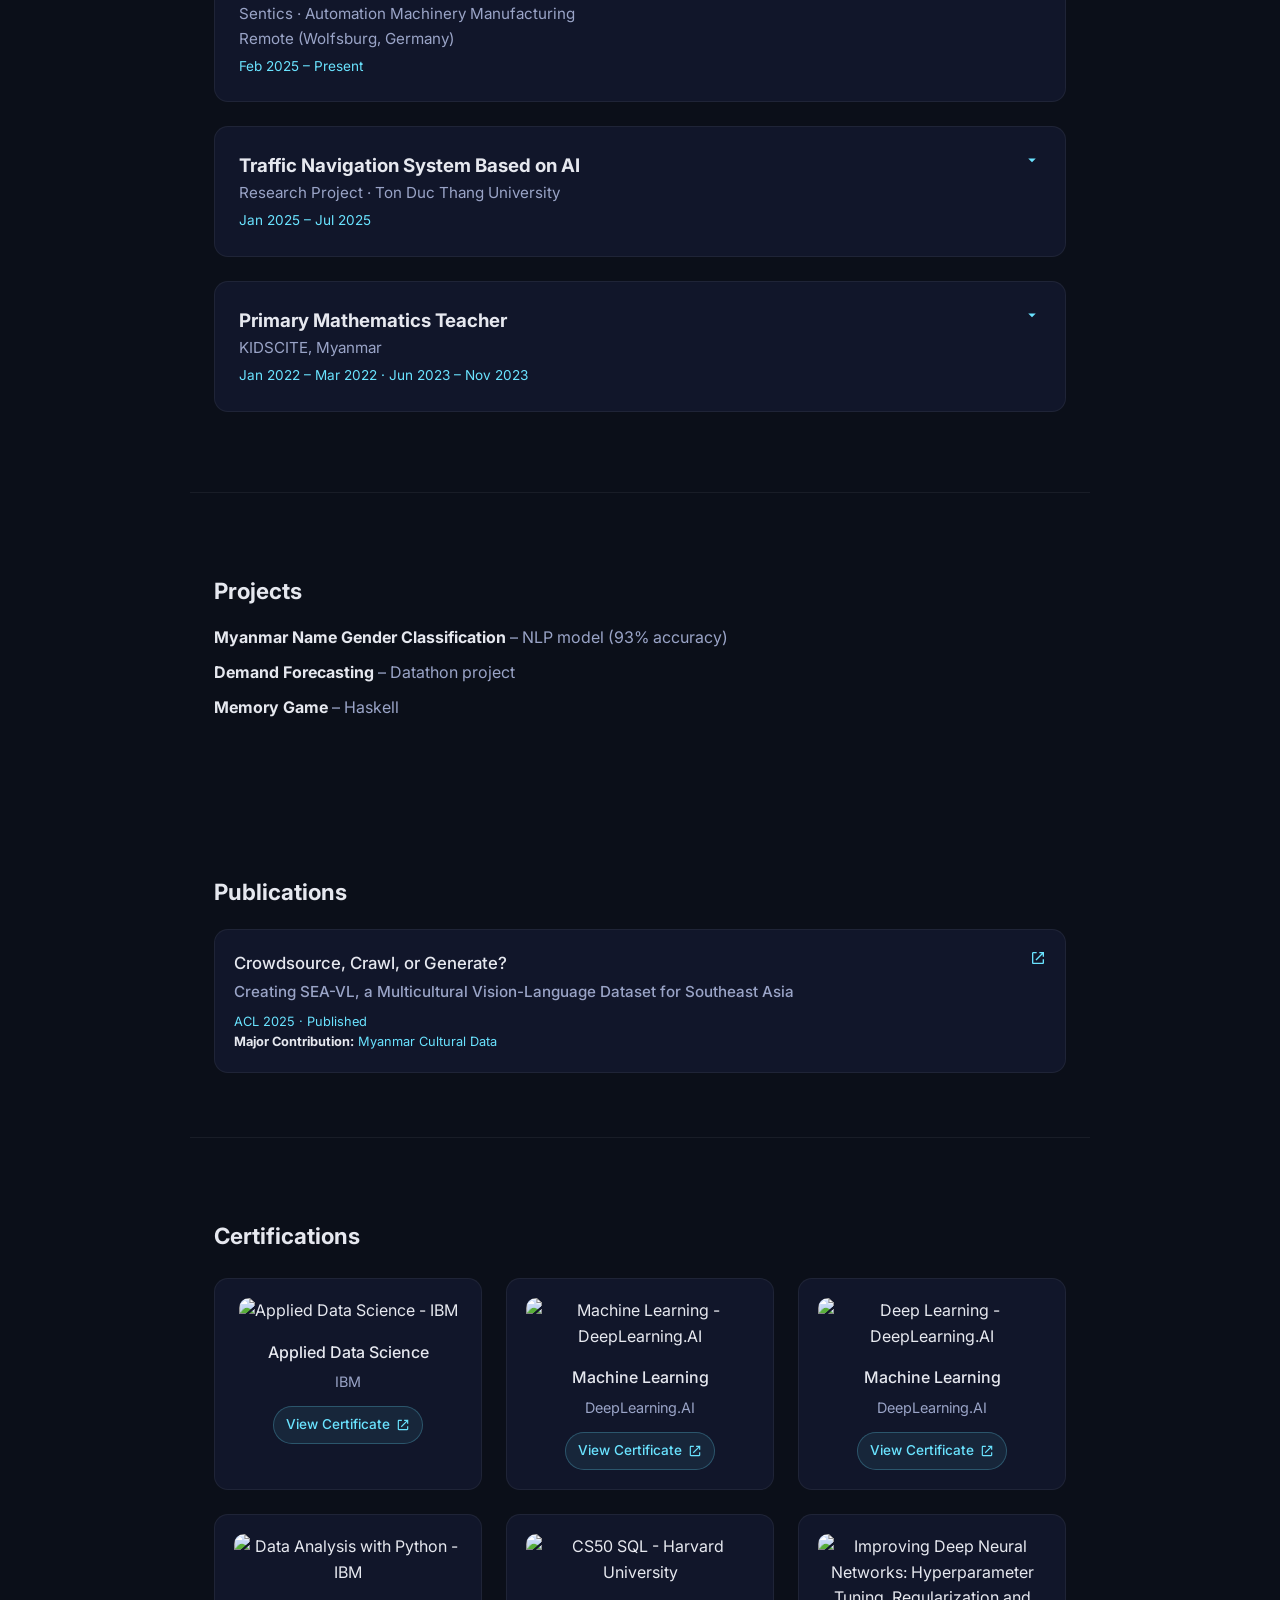
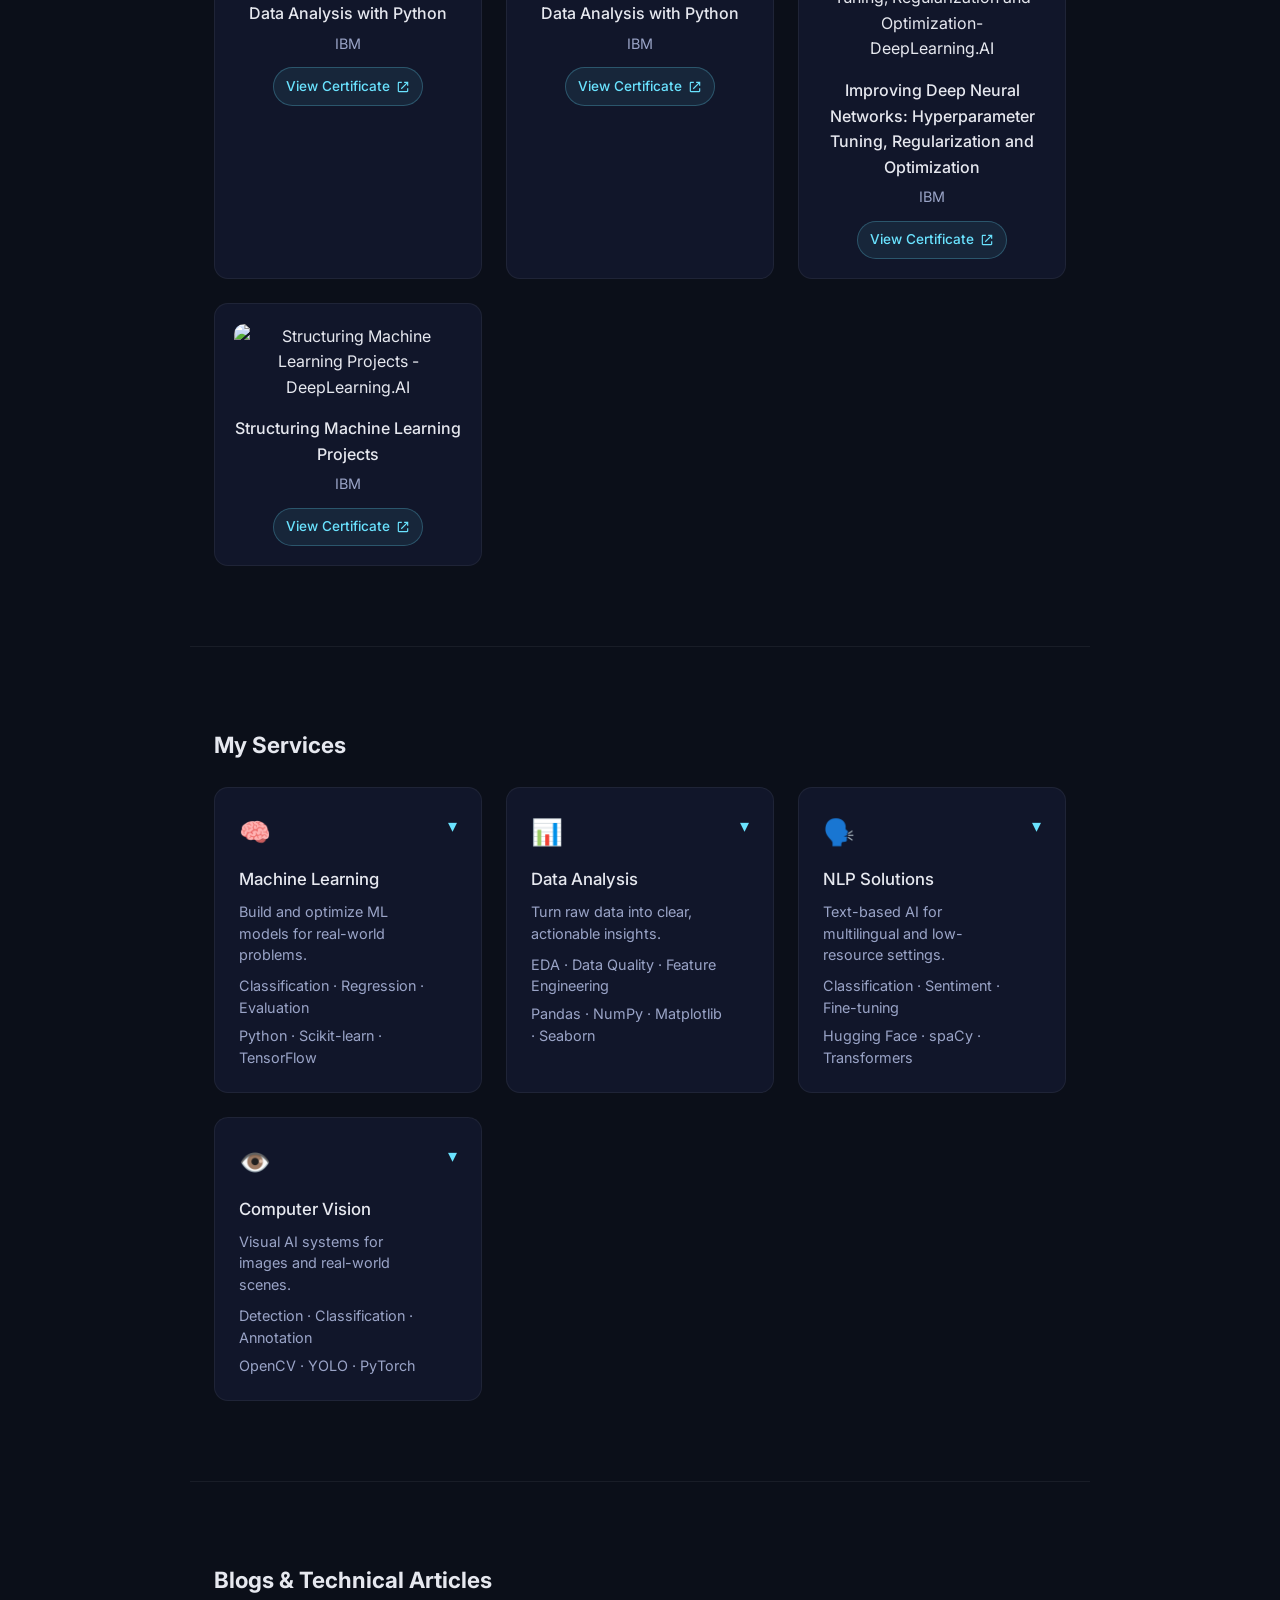
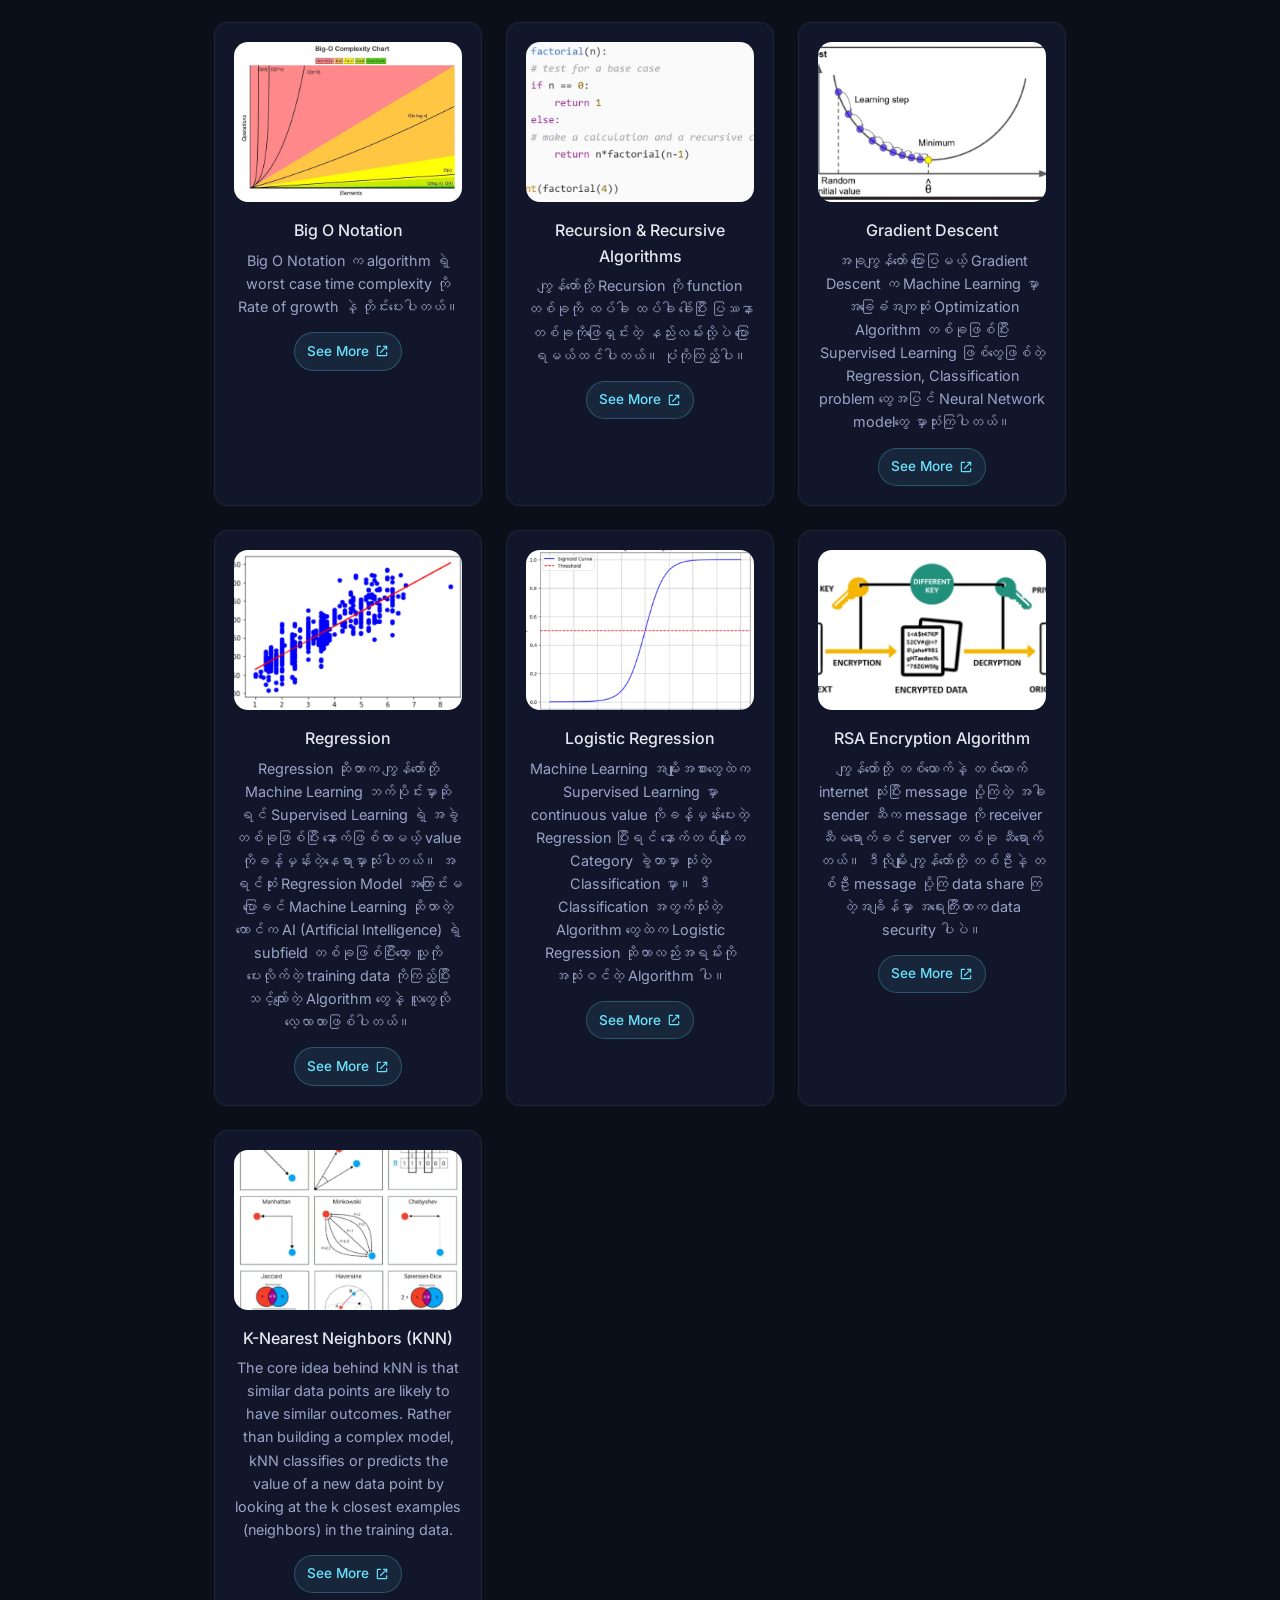
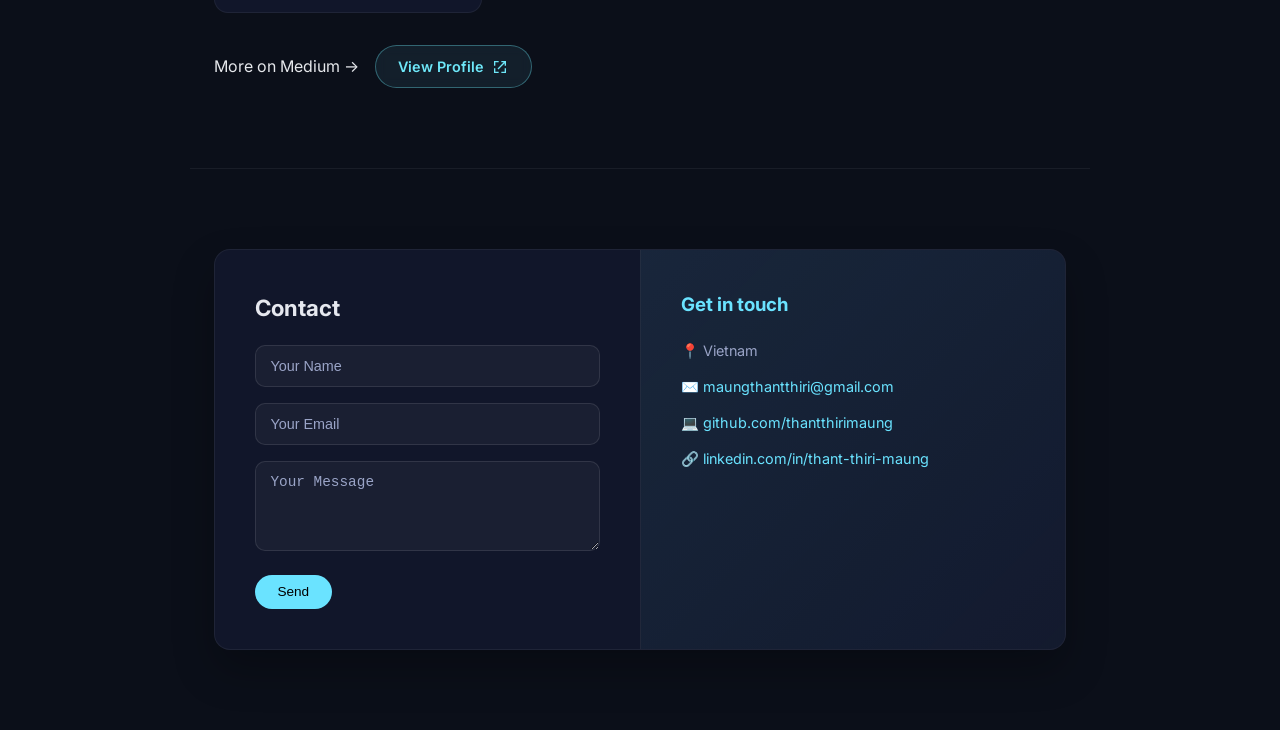
==== commit 69cc0d30: "Blog Section satisfied" ====
--- a/index.html
+++ b/index.html
@@ -36,7 +36,8 @@
 
             </ul>
 
-            <a href="#" class="resume-btn">My Resume</a>
+            <a href="assets/resume.pdf" class="resume-btn" target="_blank">My Resume</a>
+
         </div>
     </nav>
 
@@ -171,14 +172,95 @@
 
     <!-- Experience -->
     <section class="section" id="experience">
-        <h2>Work Experience</h2>
-        <ul>
-            <li>
-                <strong>AI / Data Science Intern</strong><br>
-                Worked on machine learning models, data preprocessing, and evaluation.
-            </li>
-        </ul>
+        <h2>Experience</h2>
+
+        <!-- Experience 1 -->
+        <div class="exp-card">
+            <input type="checkbox" id="exp2" class="exp-toggle">
+
+            <label for="exp2" class="exp-header">
+                <div>
+                    <h3>Machine Learning Engineer Intern</h3>
+                    <p class="exp-role">
+                        Sentics · Automation Machinery Manufacturing<br>
+                        Remote (Wolfsburg, Germany)
+                    </p>
+                    <p class="exp-meta">Feb 2025 – Present</p>
+                </div>
+
+                <svg class="exp-arrow" viewBox="0 0 24 24">
+                    <path d="M7 10l5 5 5-5z" />
+                </svg>
+            </label>
+
+            <div class="exp-body">
+                <ul>
+                    <li>Performed large-scale <strong>data labeling</strong> using X-AnyLabeling.</li>
+                    <li>Conducted data validation and dataset quality checks.</li>
+                    <li>Trained <strong>YOLOv11 detection & segmentation models</strong>.</li>
+                    <li>Built end-to-end <strong>model training workflows</strong>.</li>
+                </ul>
+            </div>
+        </div>
+
+
+
+        <!-- Experience 2 -->
+        <div class="exp-card">
+            <input type="checkbox" id="exp1" class="exp-toggle">
+
+            <label for="exp1" class="exp-header">
+                <div>
+                    <h3>Traffic Navigation System Based on AI</h3>
+                    <p class="exp-role">
+                        Research Project · Ton Duc Thang University
+                    </p>
+                    <p class="exp-meta">Jan 2025 – Jul 2025</p>
+                </div>
+
+                <svg class="exp-arrow" viewBox="0 0 24 24">
+                    <path d="M7 10l5 5 5-5z" />
+                </svg>
+            </label>
+
+            <div class="exp-body">
+                <ul>
+                    <li>Developed real-time traffic object detection using <strong>YOLO</strong>.</li>
+                    <li>Implemented <strong>LSTM-based time series models</strong> for traffic prediction.</li>
+                    <li>Improved model accuracy and inference efficiency.</li>
+                </ul>
+            </div>
+        </div>
+
+
+        <!-- Experience 3 -->
+        <div class="exp-card">
+            <input type="checkbox" id="exp3" class="exp-toggle">
+
+            <label for="exp3" class="exp-header">
+                <div>
+                    <h3>Primary Mathematics Teacher</h3>
+                    <p class="exp-role">KIDSCITE, Myanmar</p>
+                    <p class="exp-meta">Jan 2022 – Mar 2022 · Jun 2023 – Nov 2023</p>
+                </div>
+
+                <svg class="exp-arrow" viewBox="0 0 24 24">
+                    <path d="M7 10l5 5 5-5z" />
+                </svg>
+            </label>
+
+            <div class="exp-body">
+                <ul>
+                    <li>Started as a <strong>Teacher Trainee</strong>, later promoted to <strong>Senior
+                            Teacher</strong>.</li>
+                    <li>Taught core primary-level mathematics concepts.</li>
+                    <li>Developed communication, leadership, and classroom management skills.</li>
+                </ul>
+            </div>
+        </div>
     </section>
+
+
 
     <!-- Projects -->
     <section class="section" id="projects">
@@ -530,25 +612,198 @@
     <section class="section" id="blogs">
         <h2>Blogs & Technical Articles</h2>
 
-        <ul>
-            <li>
-                <strong>Applying NLP to Low-Resource Languages</strong><br>
-                A practical overview of building NLP models for Burmese and similar languages.
-            </li>
-
-            <li>
-                <strong>From Notebook to Production ML</strong><br>
-                Lessons learned when turning experiments into deployable systems.
-            </li>
-
-            <li>
-                <strong>Understanding Model Evaluation Beyond Accuracy</strong><br>
-                Precision, recall, and real-world impact explained simply.
-            </li>
-        </ul>
-
-        <p class="muted">More articles coming soon.</p>
+        <div class="cert-grid blog-grid">
+
+            <div class="cert-card blog-card">
+                <!-- Thumbnail -->
+                <div class="blog-thumb">
+                    <img src="assets/blogs/big-o.png" alt="Big O Notation">
+                </div>
+
+                <h3>Big O Notation</h3>
+
+                <p>
+                    Big O Notation က algorithm ရဲ့ worst case time complexity ကို
+                    Rate of growth နဲ့ တိုင်းပေးပါတယ်။
+                </p>
+
+                <a href="https://medium.com/@maungthantthiri/big-o-notation-50010d67a297" target="_blank"
+                    class="cert-link">
+                    <span>See More</span>
+                    <svg class="cert-icon" viewBox="0 0 24 24">
+                        <path d="M14 3h7v7h-2V6.41l-9.29 9.3-1.42-1.42 9.3-9.29H14V3z" />
+                        <path d="M5 5h5V3H5c-1.1 0-2 .9-2 2v14c0 1.1.9 2 2 2h14
+            c1.1 0 2-.9 2-2v-5h-2v5H5V5z" />
+                    </svg>
+                </a>
+            </div>
+
+
+            <div class="cert-card blog-card">
+                <div class="blog-thumb">
+                    <img src="assets/blogs/recursion.png" alt="Recursion & Recursive Algorithms">
+                </div>
+
+                <h3>Recursion & Recursive Algorithms</h3>
+
+                <p>
+                    ကျွန်တော်တို့ Recursion ကို function တစ်ခုကို ထပ်ခါ ထပ်ခါ ခေါ်ပြီး ပြဿနာတစ်ခုကိုဖြေရှင်းတဲ့
+                    နည်းလမ်းလို့ပဲ ပြောရမယ်ထင်ပါတယ်။ ပုံကိုကြည့်ပါ။
+                </p>
+
+                <a href="https://medium.com/@maungthantthiri/recursion-recursive-algorithm-aa30193004f7" target="_blank"
+                    class="cert-link">
+                    <span>See More</span>
+                    <svg class="cert-icon" viewBox="0 0 24 24">
+                        <path d="M14 3h7v7h-2V6.41l-9.29 9.3-1.42-1.42 9.3-9.29H14V3z" />
+                        <path d="M5 5h5V3H5c-1.1 0-2 .9-2 2v14c0 1.1.9 2 2 2h14
+            c1.1 0 2-.9 2-2v-5h-2v5H5V5z" />
+                    </svg>
+                </a>
+            </div>
+
+            <div class="cert-card blog-card">
+                <div class="blog-thumb">
+                    <img src="assets/blogs/gradient-descent.png" alt="Gradient Descent">
+                </div>
+
+                <h3>Gradient Descent</h3>
+
+                <p>
+                    အခုကျွန်တော် ပြောပြမယ့် Gradient Descent က Machine Learning မှာ အခြေခံအကျဆုံး Optimization Algorithm
+                    တစ်ခုဖြစ်ပြီး Supervised Learning ဖြစ်တွေဖြစ်တဲ့ Regression, Classification problem တွေအပြင် Neural
+                    Network modelတွေ မှာသုံးကြပါတယ်။
+                </p>
+
+                <a href="https://medium.com/@maungthantthiri/gradient-descent-26a6df5c519f" target="_blank"
+                    class="cert-link">
+                    <span>See More</span>
+                    <svg class="cert-icon" viewBox="0 0 24 24">
+                        <path d="M14 3h7v7h-2V6.41l-9.29 9.3-1.42-1.42 9.3-9.29H14V3z" />
+                        <path d="M5 5h5V3H5c-1.1 0-2 .9-2 2v14c0 1.1.9 2 2 2h14
+            c1.1 0 2-.9 2-2v-5h-2v5H5V5z" />
+                    </svg>
+                </a>
+            </div>
+
+            <div class="cert-card blog-card">
+                <div class="blog-thumb">
+                    <img src="assets/blogs/regression.png" alt="Regression">
+                </div>
+
+                <h3>Regression</h3>
+
+                <p>
+                    Regression ဆိုတာက ကျွန်တော်တို့ Machine Learning ဘက်ပိုင်းမှာဆိုရင် Supervised Learning ရဲ့
+                    အခွဲတစ်ခုဖြစ်ပြီး နောက်ဖြစ်လာမယ့် value ကိုခန့်မှန်းတဲ့နေရာမှာသုံးပါတယ်။ အရင်ဆုံး Regression Model
+                    အကြောင်းမပြောခင် Machine Learning ဆိုတာတဲ့ကောင်က AI (Artificial Intelligence) ရဲ့ subfield
+                    တစ်ခုဖြစ်ပြီးတော့ သူ့ကိုပေးလိုက်တဲ့ training data ကိုကြည့်ပြီး သင့်လျော်တဲ့ Algorithm တွေနဲ့
+                    လူတွေလို လေ့လာတာဖြစ်ပါတယ်။
+                </p>
+
+                <a href="https://medium.com/@maungthantthiri/regression-dc576edc5c73" target="_blank" class="cert-link">
+                    <span>See More</span>
+                    <svg class="cert-icon" viewBox="0 0 24 24">
+                        <path d="M14 3h7v7h-2V6.41l-9.29 9.3-1.42-1.42 9.3-9.29H14V3z" />
+                        <path d="M5 5h5V3H5c-1.1 0-2 .9-2 2v14c0 1.1.9 2 2 2h14
+            c1.1 0 2-.9 2-2v-5h-2v5H5V5z" />
+                    </svg>
+                </a>
+            </div>
+
+            <div class="cert-card blog-card">
+                <div class="blog-thumb">
+                    <img src="assets/blogs/logistic-regression.png" alt="Logistic Regression">
+                </div>
+
+                <h3>Logistic Regression</h3>
+
+                <p>
+                    Machine Learning အမျိုးအစားတွေထဲက Supervised Learning မှာ continuous value ကိုခန့်မှန်းပေးတဲ့
+                    Regression ပြီးရင် နောက်တစ်မျိုးက Category ခွဲတာမှာ သုံးတဲ့ Classification မှာ။ ဒီ Classification
+                    အတွက်သုံးတဲ့ Algorithm တွေထဲက Logistic Regression ဆိုတာလည်းအရမ်းကို အသုံးဝင်တဲ့ Algorithm ပါ။
+                </p>
+
+                <a href="https://medium.com/@maungthantthiri/logistic-regression-d9f8d70cfdde" target="_blank"
+                    class="cert-link">
+                    <span>See More</span>
+                    <svg class="cert-icon" viewBox="0 0 24 24">
+                        <path d="M14 3h7v7h-2V6.41l-9.29 9.3-1.42-1.42 9.3-9.29H14V3z" />
+                        <path d="M5 5h5V3H5c-1.1 0-2 .9-2 2v14c0 1.1.9 2 2 2h14
+            c1.1 0 2-.9 2-2v-5h-2v5H5V5z" />
+                    </svg>
+                </a>
+            </div>
+
+            <div class="cert-card blog-card">
+                <div class="blog-thumb">
+                    <img src="assets/blogs/rsa.png" alt="RSA Encryption Algorithm">
+                </div>
+
+                <h3>RSA Encryption Algorithm</h3>
+
+                <p>
+                    ကျွန်တော်တို့ တစ်ယောက်နဲ့ တစ်ယောက် internet သုံးပြီး message ပို့ကြတဲ့ အခါ sender ဆီက message ကို
+                    receiver ဆီမရောက်ခင် server တစ်ခု ဆီရောက်တယ်။ ဒီလိုမျိုး ကျွန်တော်တို့ တစ်ဦးနဲ့ တစ်ဦး message
+                    ပို့ကြ data share ကြတဲ့အချိန်မှာ အရေးကြီးတာက data security ပါပဲ။
+                </p>
+
+                <a href="https://medium.com/@maungthantthiri/rsa-encryption-algorithm-47eea029261b" target="_blank"
+                    class="cert-link">
+                    <span>See More</span>
+                    <svg class="cert-icon" viewBox="0 0 24 24">
+                        <path d="M14 3h7v7h-2V6.41l-9.29 9.3-1.42-1.42 9.3-9.29H14V3z" />
+                        <path d="M5 5h5V3H5c-1.1 0-2 .9-2 2v14c0 1.1.9 2 2 2h14
+            c1.1 0 2-.9 2-2v-5h-2v5H5V5z" />
+                    </svg>
+                </a>
+            </div>
+
+            <div class="cert-card blog-card">
+                <div class="blog-thumb">
+                    <img src="assets/blogs/knn.png" alt="K-Nearest Neighbors (KNN)">
+                </div>
+
+                <h3>K-Nearest Neighbors (KNN)</h3>
+
+                <p>
+                    The core idea behind kNN is that similar data points are likely to have similar outcomes. Rather
+                    than building a complex model, kNN classifies or predicts the value of a new data point by looking
+                    at the k closest examples (neighbors) in the training data.
+                </p>
+
+                <a href="https://medium.com/@maungthantthiri/k-nearest-neighbors-knn-algorithm-d206f50275b5"
+                    target="_blank" class="cert-link">
+                    <span>See More</span>
+                    <svg class="cert-icon" viewBox="0 0 24 24">
+                        <path d="M14 3h7v7h-2V6.41l-9.29 9.3-1.42-1.42 9.3-9.29H14V3z" />
+                        <path d="M5 5h5V3H5c-1.1 0-2 .9-2 2v14c0 1.1.9 2 2 2h14
+            c1.1 0 2-.9 2-2v-5h-2v5H5V5z" />
+                    </svg>
+                </a>
+            </div>
+
+
+        </div>
+
+        <div class="medium-link">
+            <span>More on Medium →</span>
+            <a href="https://medium.com/@yourprofile" target="_blank" class="btn btn-secondary">
+                View Profile
+                <svg width="16" height="16" viewBox="0 0 24 24">
+                    <path d="M14 3h7v7h-2V6.41l-9.29 9.3-1.42-1.42 9.3-9.29H14V3z" />
+                    <path d="M5 5h5V3H3v7h2V5z" />
+                    <path d="M19 19h-5v2h7v-7h-2v5z" />
+                    <path d="M5 19v-5H3v7h7v-2H5z" />
+                </svg>
+            </a>
+        </div>
+
+
     </section>
+
+
+
 
 
 
--- a/style.css
+++ b/style.css
@@ -767,4 +767,164 @@
 }
 
 
-
+/* =====================
+   Experience (Expandable like Education)
+===================== */
+.exp-card {
+  background: var(--card-color);
+  border-radius: 14px;
+  border: 1px solid rgba(255,255,255,0.06);
+  margin-top: 1.5rem;
+  overflow: hidden;
+
+  transition: transform 0.3s ease, box-shadow 0.3s ease;
+}
+
+.exp-card:hover {
+  transform: translateY(-6px);
+  box-shadow: 0 12px 30px rgba(106, 227, 255, 0.08);
+}
+
+/* Hide checkbox */
+.exp-toggle {
+  display: none;
+}
+
+/* Header */
+.exp-header {
+  display: flex;
+  justify-content: space-between;
+  align-items: flex-start;
+  gap: 1rem;
+  padding: 1.5rem;
+  cursor: pointer;
+}
+
+.exp-role {
+  font-size: 0.95rem;
+  color: var(--muted-text);
+}
+
+.exp-meta {
+  font-size: 0.85rem;
+  color: var(--accent);
+  margin-top: 0.3rem;
+}
+
+/* Arrow */
+.exp-arrow {
+  width: 18px;
+  height: 18px;
+  fill: var(--accent);
+  transition: transform 0.3s ease;
+  flex-shrink: 0;
+}
+
+/* Expandable body */
+.exp-body {
+  max-height: 0;
+  overflow: hidden;
+  padding: 0 1.5rem;
+  transition: max-height 0.4s ease, padding 0.3s ease;
+  font-size: 0.9rem;
+  color: var(--muted-text);
+}
+
+.exp-body ul {
+  padding-left: 1.2rem;
+  margin-bottom: 1rem;
+}
+
+.exp-body li {
+  margin-bottom: 0.4rem;
+}
+
+/* Expand behavior */
+.exp-toggle:checked + .exp-header + .exp-body {
+  max-height: 900px;
+  padding: 1.5rem;
+}
+
+.exp-toggle:checked + .exp-header .exp-arrow {
+  transform: rotate(180deg);
+}
+
+
+/* =====================
+   Blogs (reuse cert style)
+===================== */
+
+.blog-grid {
+  margin-top: 1.5rem;
+}
+
+.blog-card h3 {
+  font-size: 1rem;
+  font-weight: 500;
+}
+
+.blog-card p {
+  font-size: 0.9rem;
+  color: var(--muted-text);
+  margin-bottom: 0.9rem;
+}
+
+.medium-link {
+  margin-top: 2rem;
+  display: flex;
+  align-items: center;
+  gap: 1rem;
+  color: #e5e7eb;
+  font-size: 1rem;
+}
+
+/* Base button */
+.btn {
+  display: inline-flex;
+  align-items: center;
+  gap: 0.5rem;
+  padding: 0.55rem 1.4rem;
+  border-radius: 999px;
+  font-weight: 600;
+  text-decoration: none;
+  transition: all 0.25s ease;
+}
+
+/* Secondary = same as Read Article but softer */
+.btn-secondary {
+  color: #6ee7f9;
+  border: 1px solid rgba(110, 231, 249, 0.35);
+  background: rgba(110, 231, 249, 0.08);
+  backdrop-filter: blur(6px);
+}
+
+.btn-secondary svg {
+  fill: currentColor;
+}
+
+/* Hover */
+.btn-secondary:hover {
+  background: rgba(110, 231, 249, 0.16);
+  box-shadow: 0 0 0 3px rgba(110, 231, 249, 0.15);
+  transform: translateY(-1px);
+}
+
+.blog-thumb {
+  width: 100%;
+  height: 160px;
+  margin-bottom: 1rem;
+  border-radius: 14px;
+  overflow: hidden;
+  background: #0f172a;
+}
+
+.blog-thumb img {
+  width: 100%;
+  height: 100%;
+  object-fit: cover;
+  transition: transform 0.4s ease;
+}
+
+.blog-card:hover .blog-thumb img {
+  transform: scale(1.05);
+}
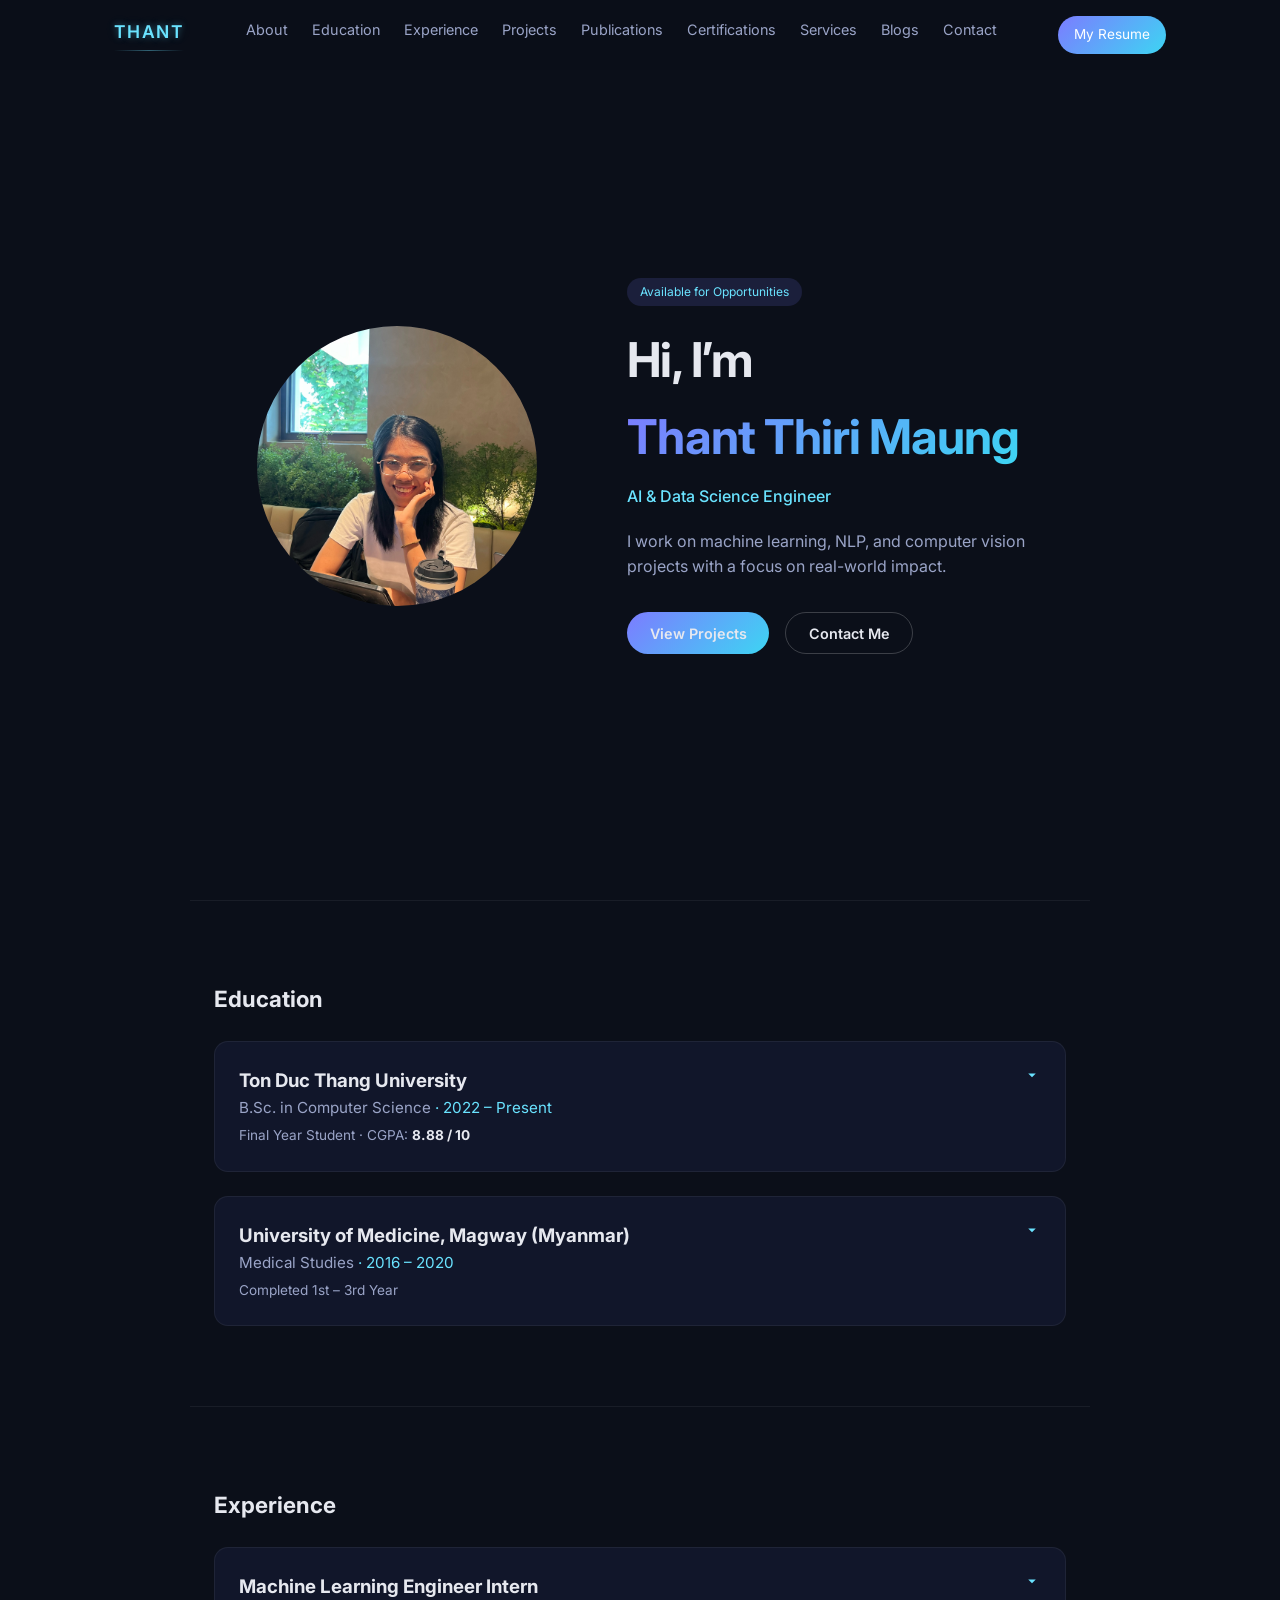
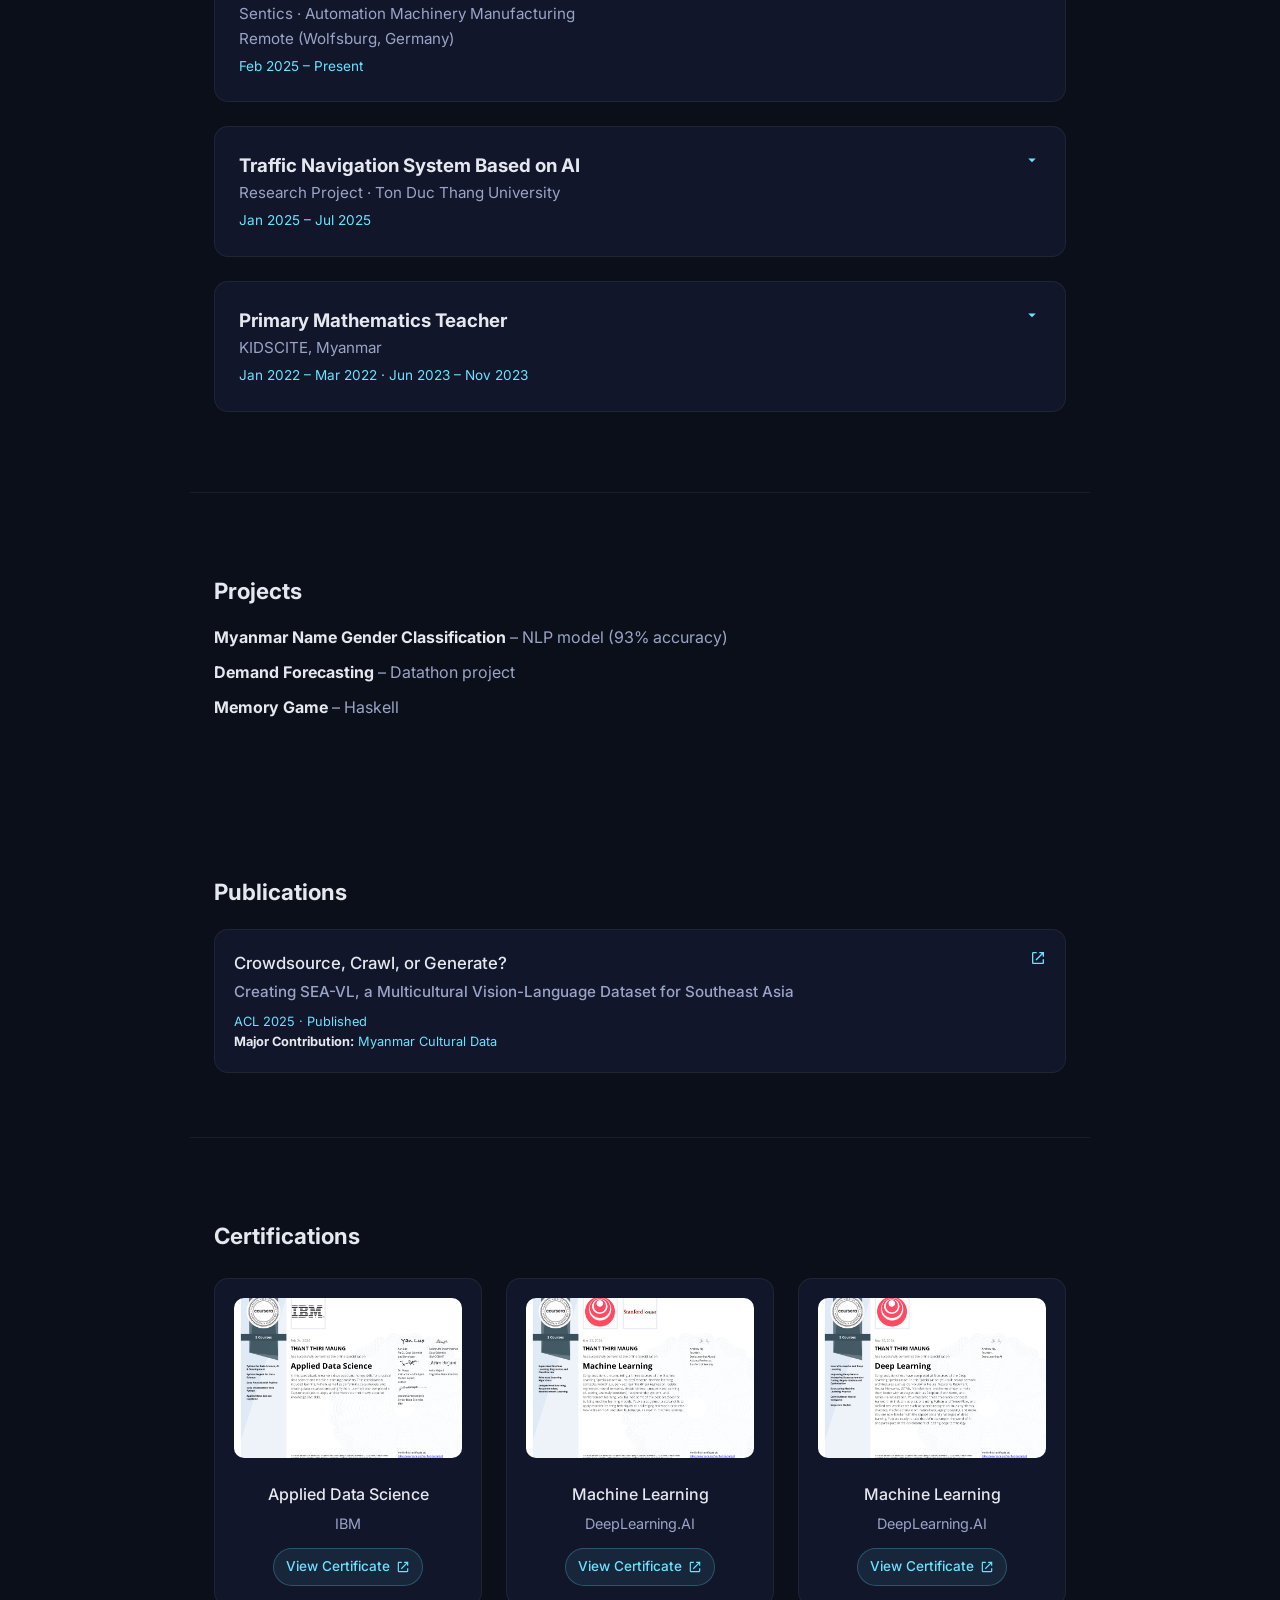
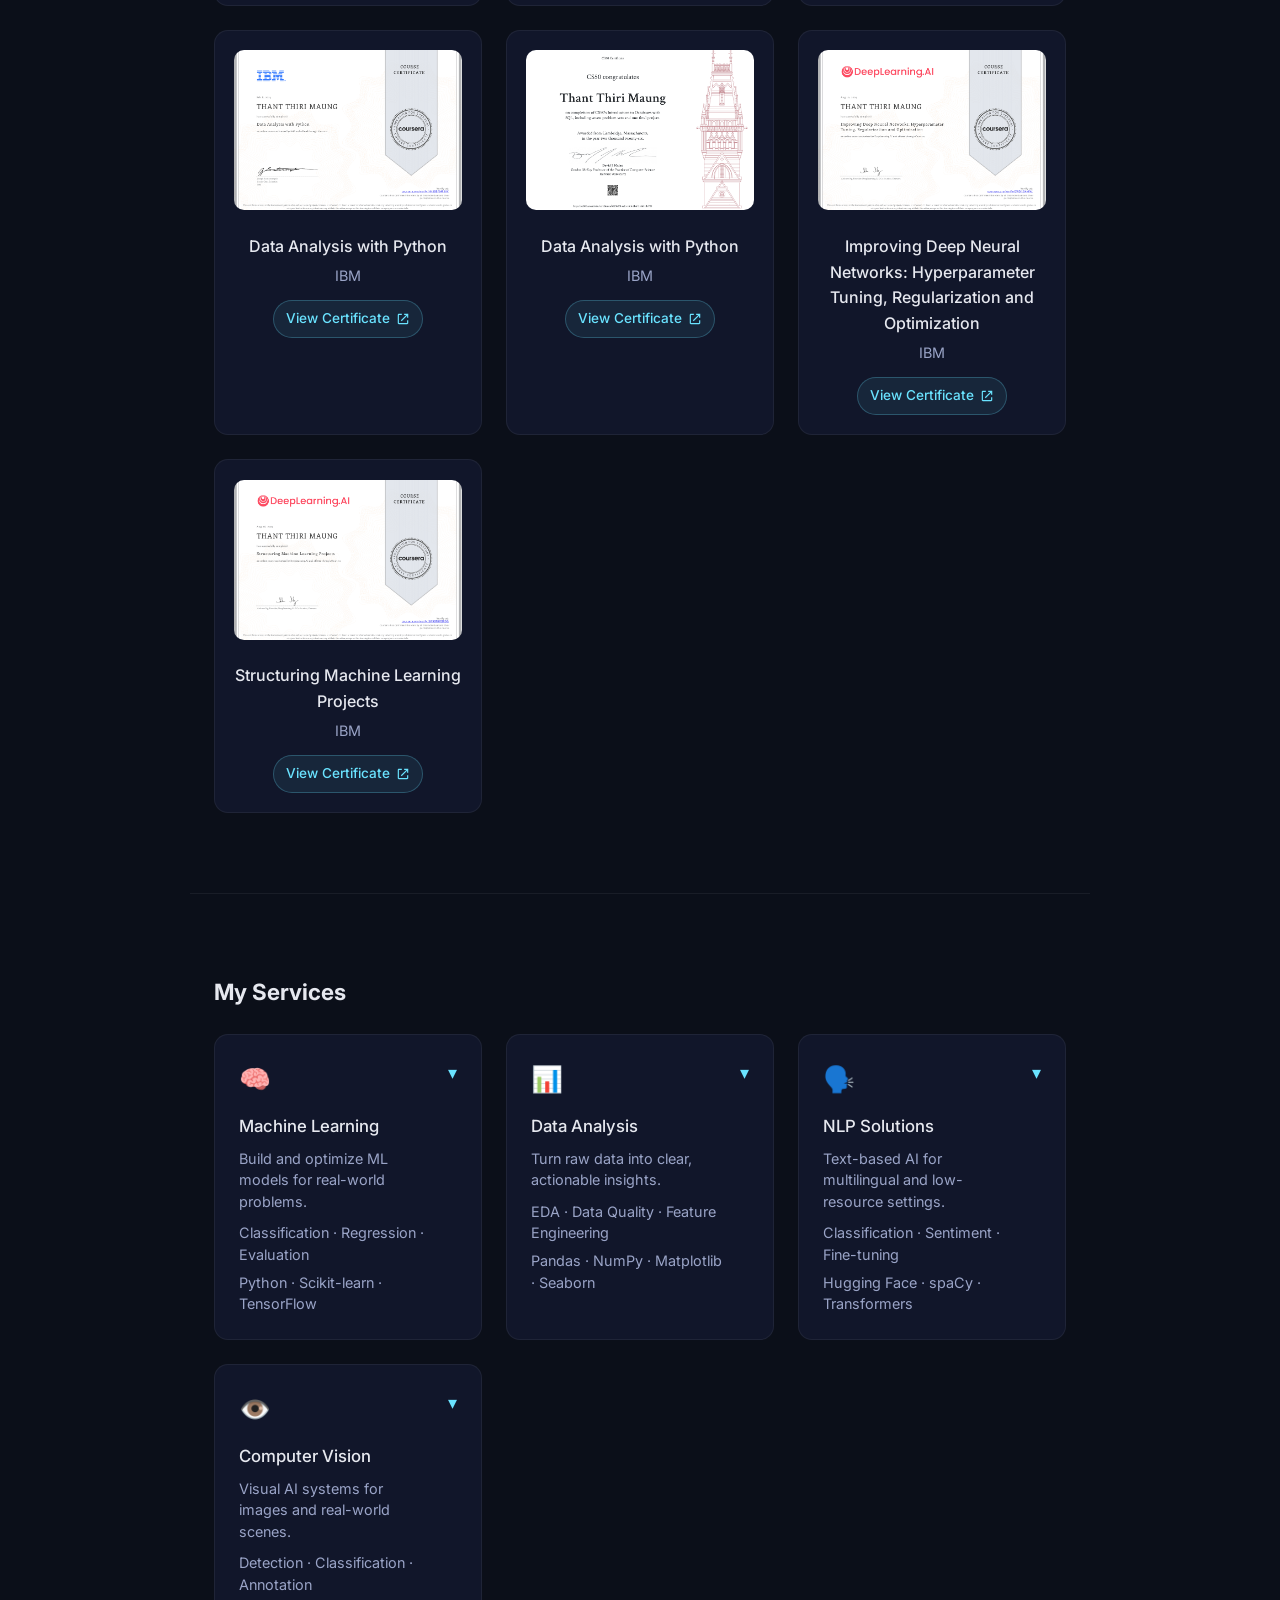
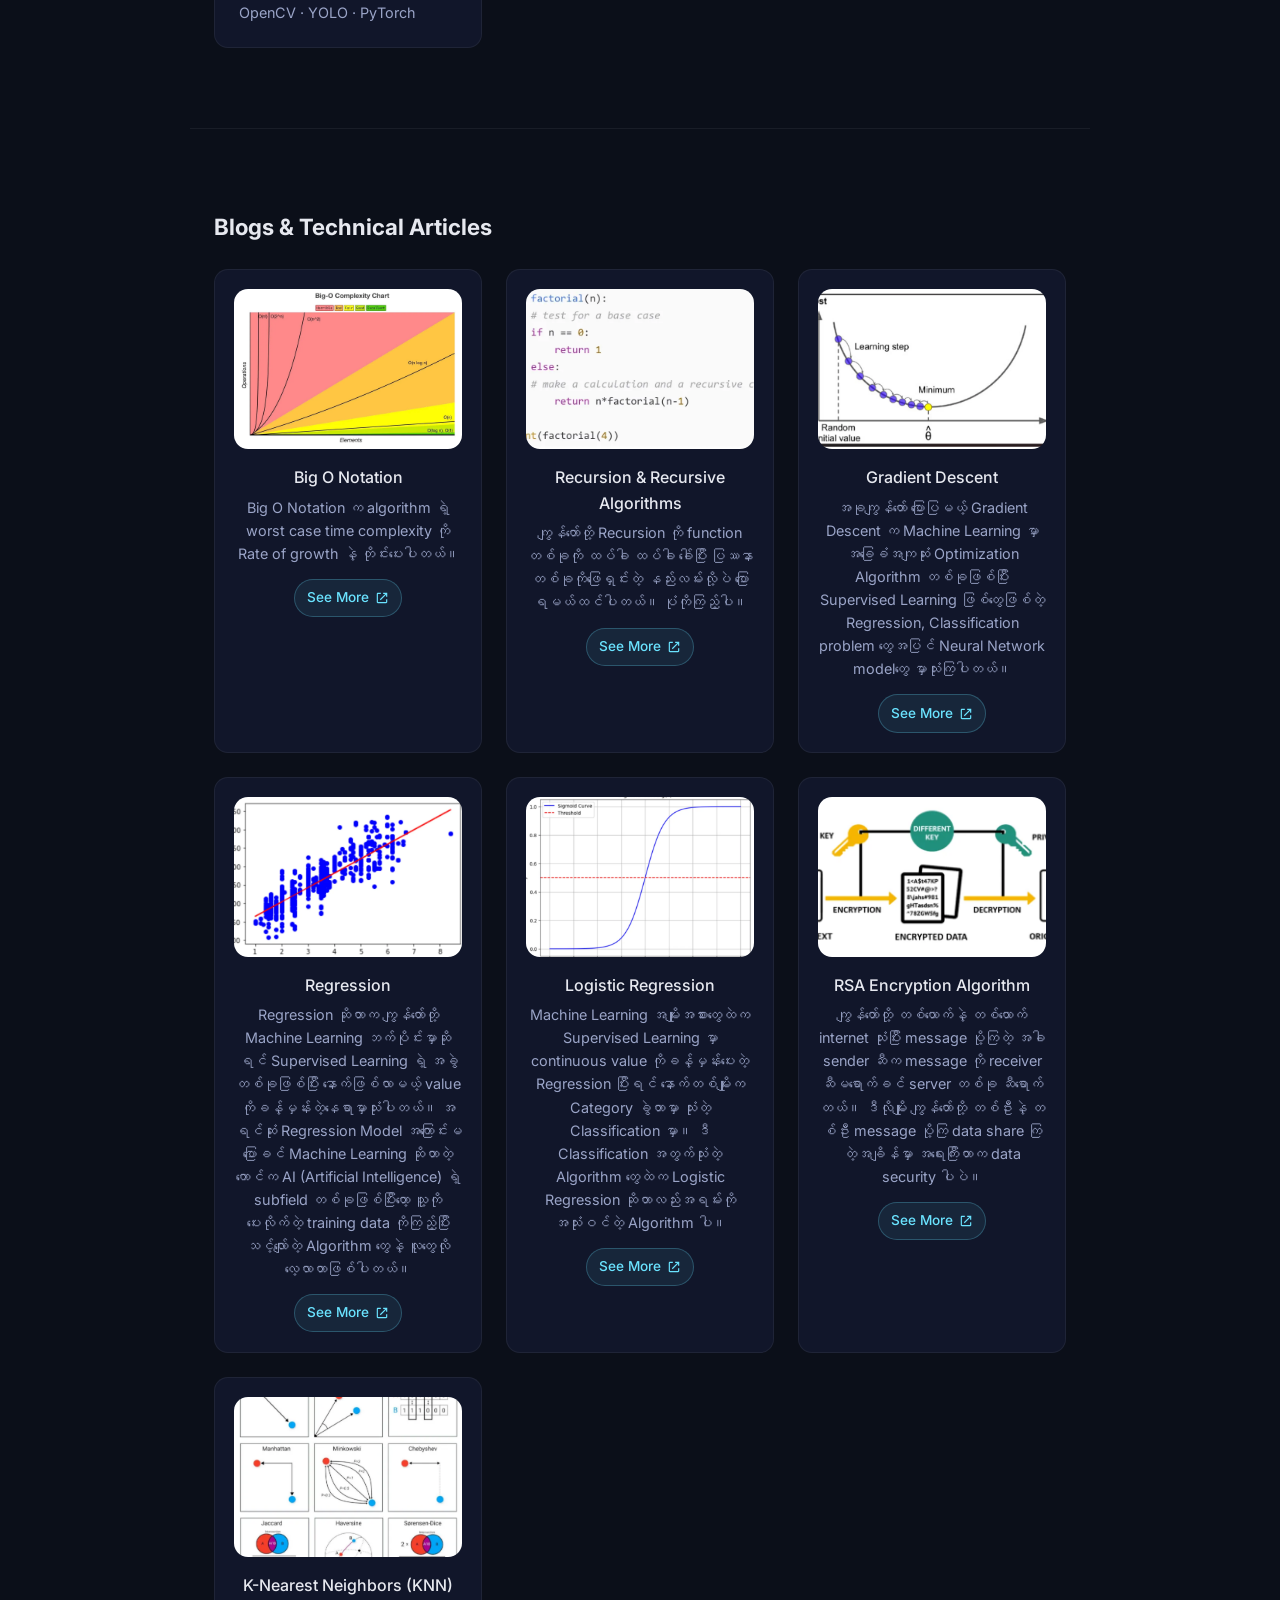
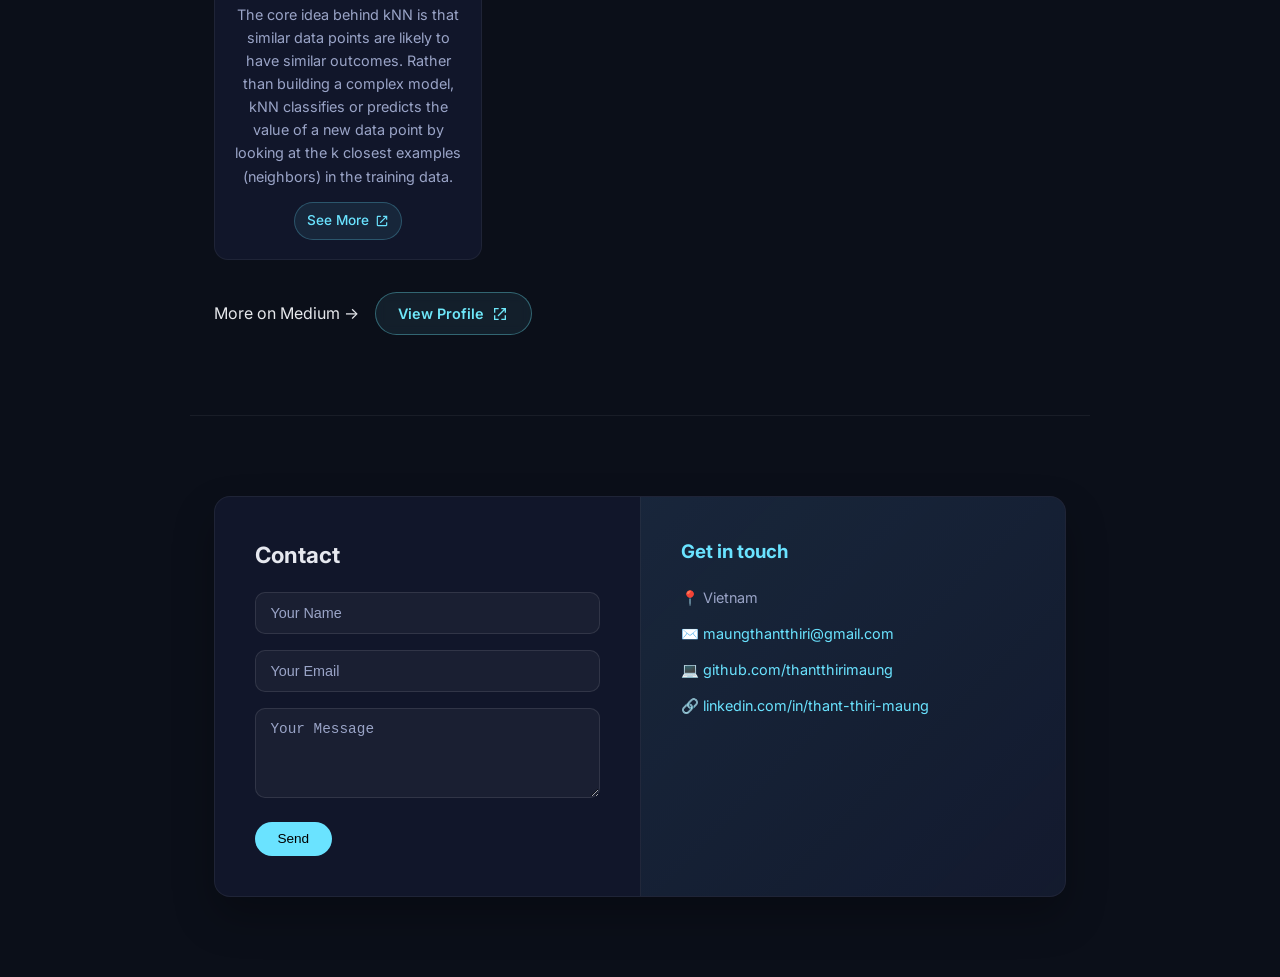
==== commit e18e70e3: "file path changes" ====
--- a/index.html
+++ b/index.html
@@ -348,7 +348,7 @@
         <div class="cert-grid">
 
             <div class="cert-card">
-                <img src="assets/certs/ibm-datascience.pdf" alt="Applied Data Science - IBM">
+                <img src="assets/certs/ibm-datascience.png" alt="Applied Data Science - IBM">
                 <h3>Applied Data Science</h3>
                 <p>IBM</p>
                 <a href="https://www.coursera.org/account/accomplishments/specialization/certificate/ZXMP3W6RW2QN"
@@ -363,7 +363,7 @@
             </div>
 
             <div class="cert-card">
-                <img src="assets/certs/dlai-ml.pdf" alt="Machine Learning - DeepLearning.AI">
+                <img src="assets/certs/dlai-ml.png" alt="Machine Learning - DeepLearning.AI">
                 <h3>Machine Learning</h3>
                 <p>DeepLearning.AI</p>
                 <a href="https://coursera.org/verify/specialization/8QUW5V6QMUI0" target="_blank" class="cert-link">
@@ -376,7 +376,7 @@
             </div>
 
             <div class="cert-card">
-                <img src="assets/certs/dlai-dl.pdf" alt="Deep Learning - DeepLearning.AI">
+                <img src="assets/certs/dlai-dl.png" alt="Deep Learning - DeepLearning.AI">
                 <h3>Machine Learning</h3>
                 <p>DeepLearning.AI</p>
                 <a href="https://coursera.org/verify/specialization/8QUW5V6QMUI0" target="_blank" class="cert-link">
@@ -389,7 +389,7 @@
             </div>
 
             <div class="cert-card">
-                <img src="assets/certs/ibm-python.pdf" alt="Data Analysis with Python - IBM">
+                <img src="assets/certs/ibm-python.png" alt="Data Analysis with Python - IBM">
                 <h3>Data Analysis with Python</h3>
                 <p>IBM</p>
                 <a href="https://www.coursera.org/account/accomplishments/certificate/HH6BBF64FKVV" target="_blank"
@@ -403,7 +403,7 @@
             </div>
 
             <div class="cert-card">
-                <img src="assets/certs/cs50-sql.pdf" alt="CS50 SQL - Harvard University">
+                <img src="assets/certs/cs50-sql.png" alt="CS50 SQL - Harvard University">
                 <h3>Data Analysis with Python</h3>
                 <p>IBM</p>
                 <a href="https://certificates.cs50.io/6d25b551-ca1b-4516-bbaf-225655fbf720.pdf?size=letter"
@@ -417,7 +417,7 @@
             </div>
 
             <div class="cert-card">
-                <img src="assets/certs/hyper_ml.pdf" alt="Improving Deep Neural Networks: Hyperparameter
+                <img src="assets/certs/hyper_ml.png" alt="Improving Deep Neural Networks: Hyperparameter
 Tuning, Regularization and Optimization- DeepLearning.AI">
                 <h3>Improving Deep Neural Networks: Hyperparameter
                     Tuning, Regularization and Optimization</h3>
@@ -434,7 +434,7 @@
 
 
             <div class="cert-card">
-                <img src="assets/certs/structure_ml.pdf" alt="Structuring Machine Learning Projects - DeepLearning.AI">
+                <img src="assets/certs/structure_ml.png" alt="Structuring Machine Learning Projects - DeepLearning.AI">
                 <h3>Structuring Machine Learning Projects</h3>
                 <p>IBM</p>
                 <a href="https://www.coursera.org/account/accomplishments/certificate/SW4BTB78IRDG" target="_blank"
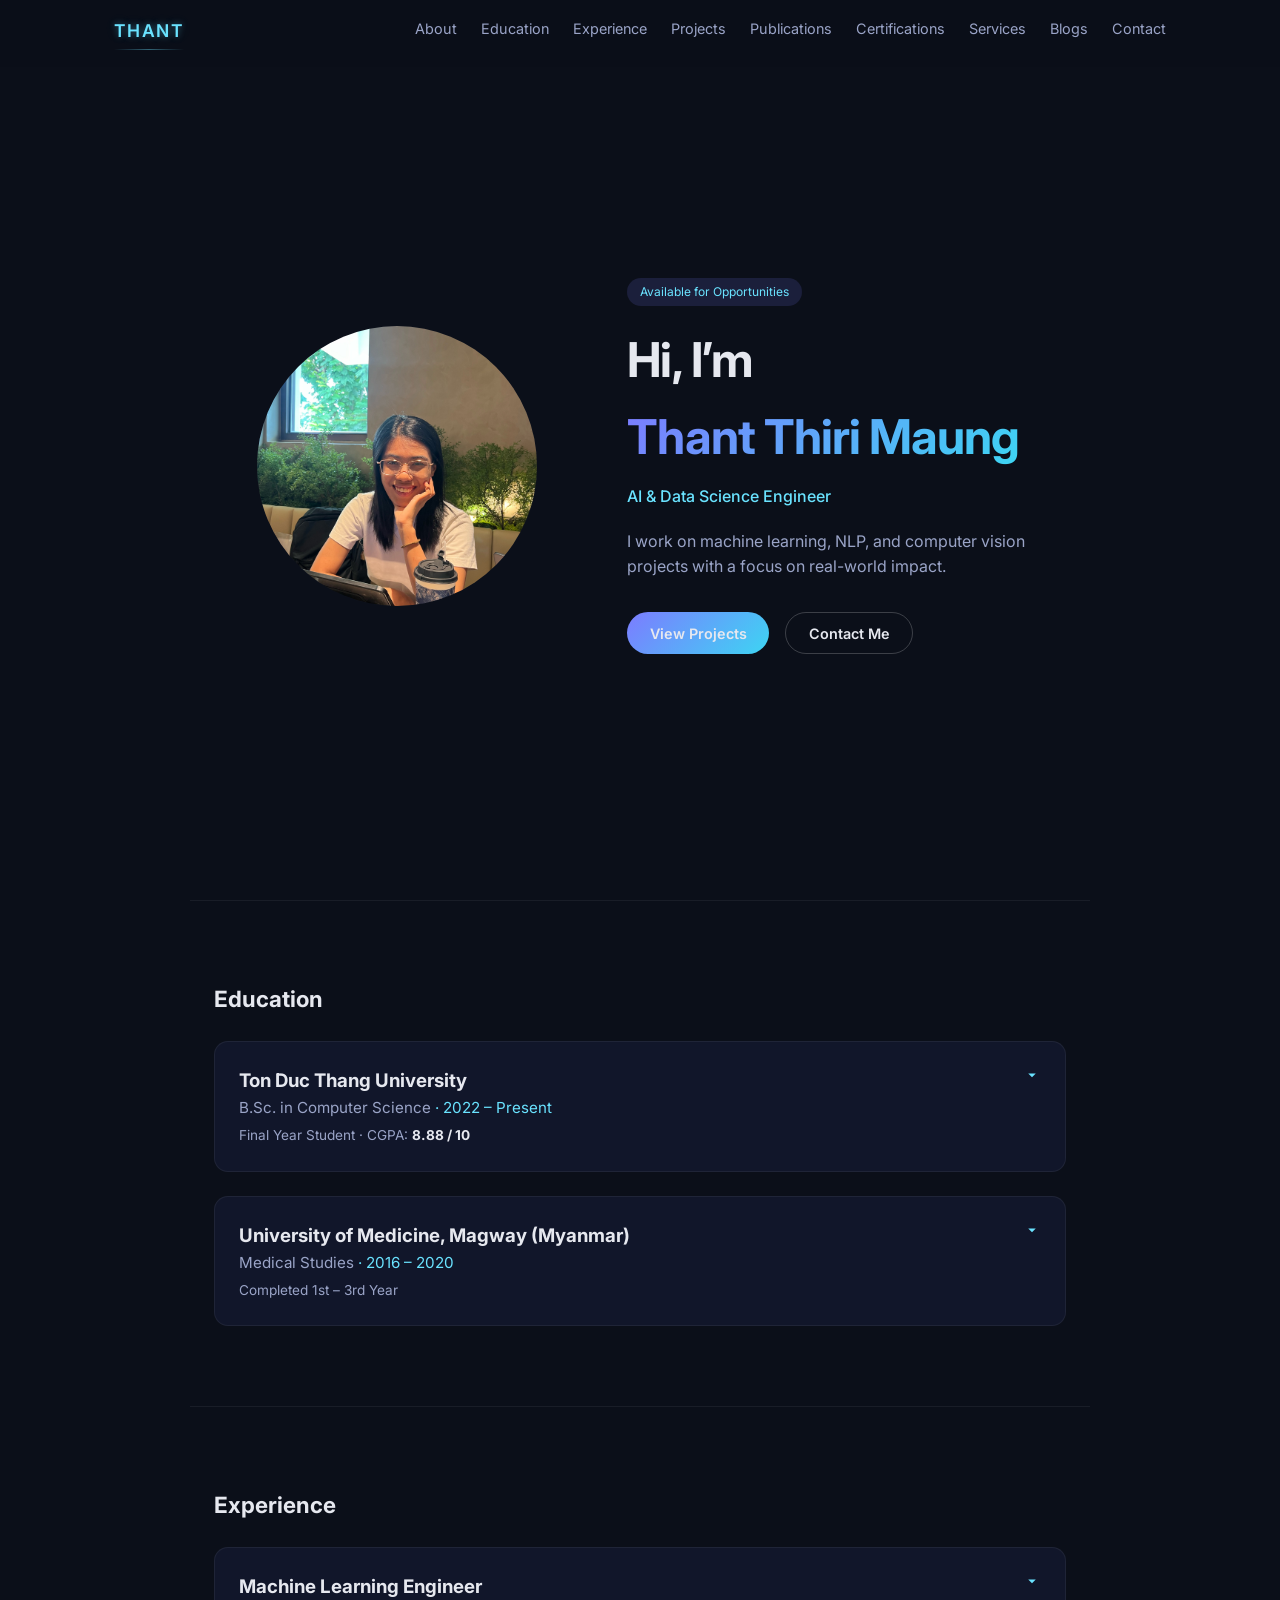
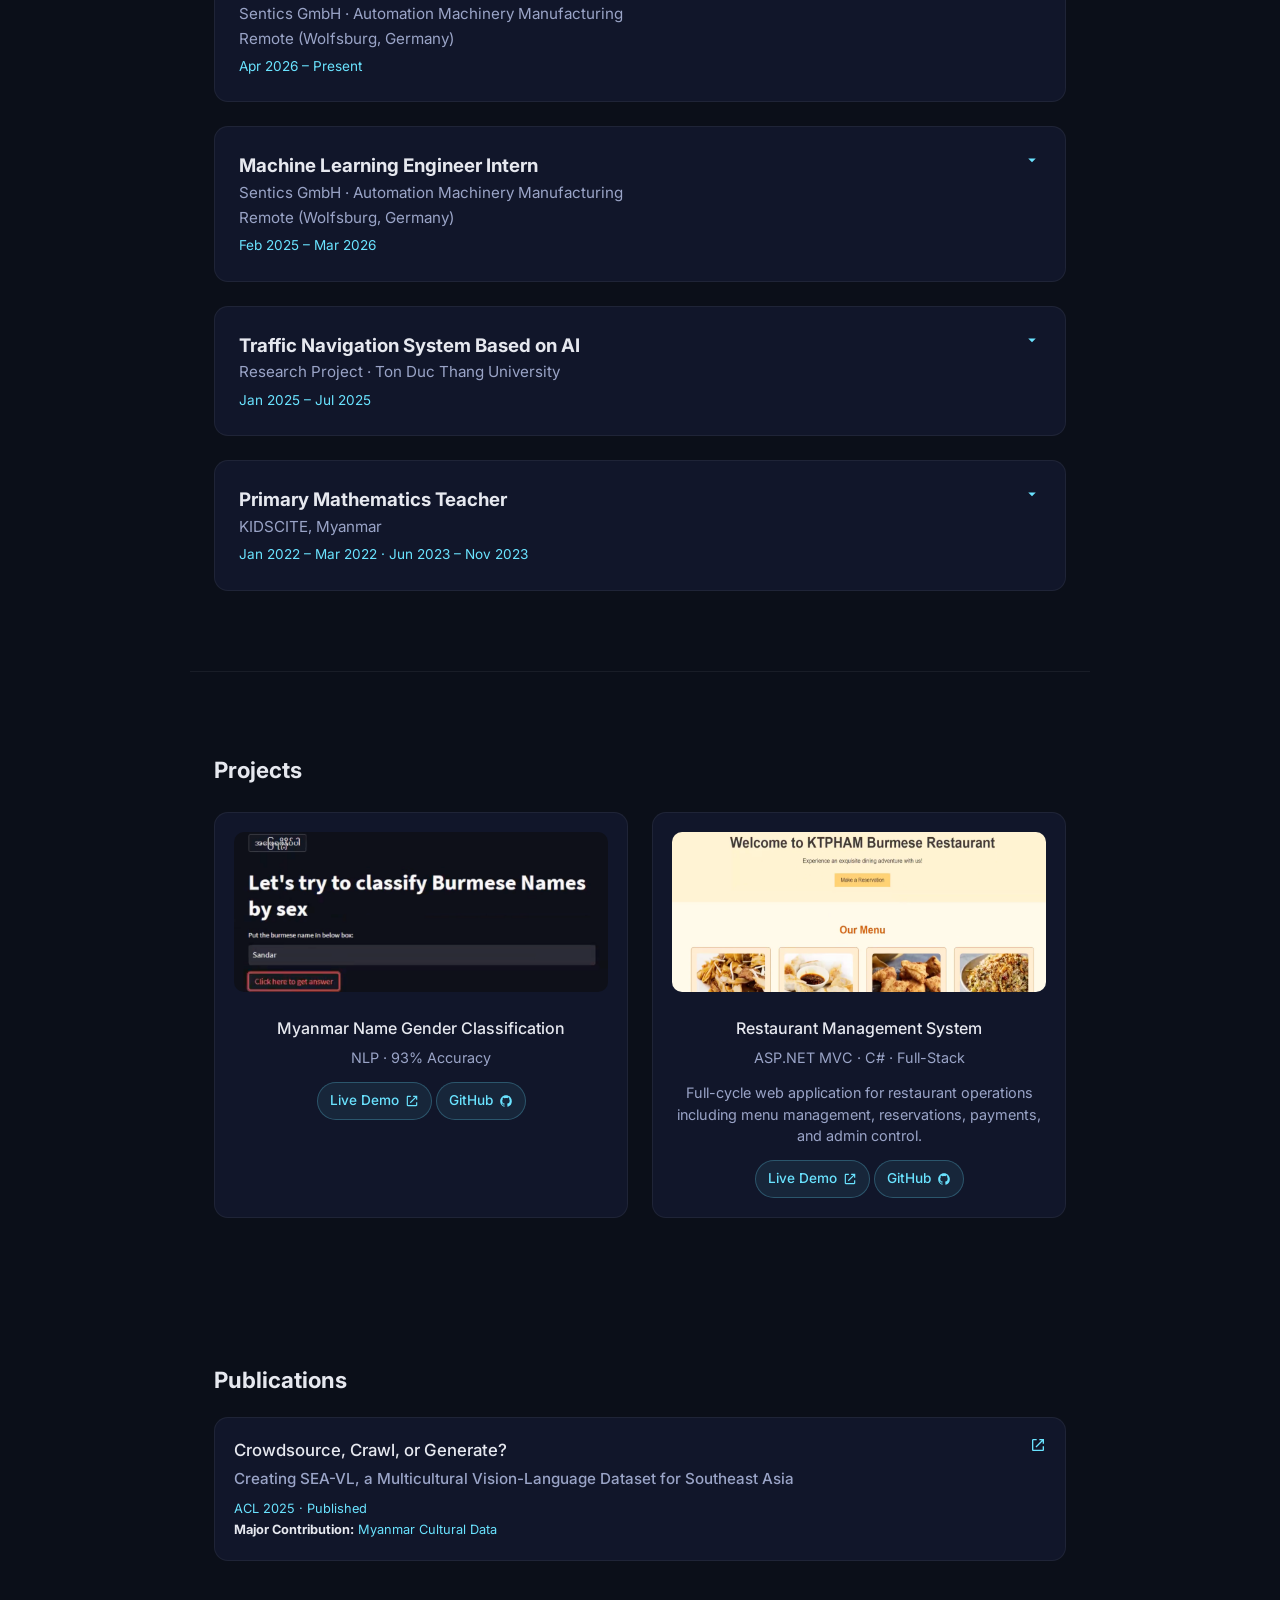
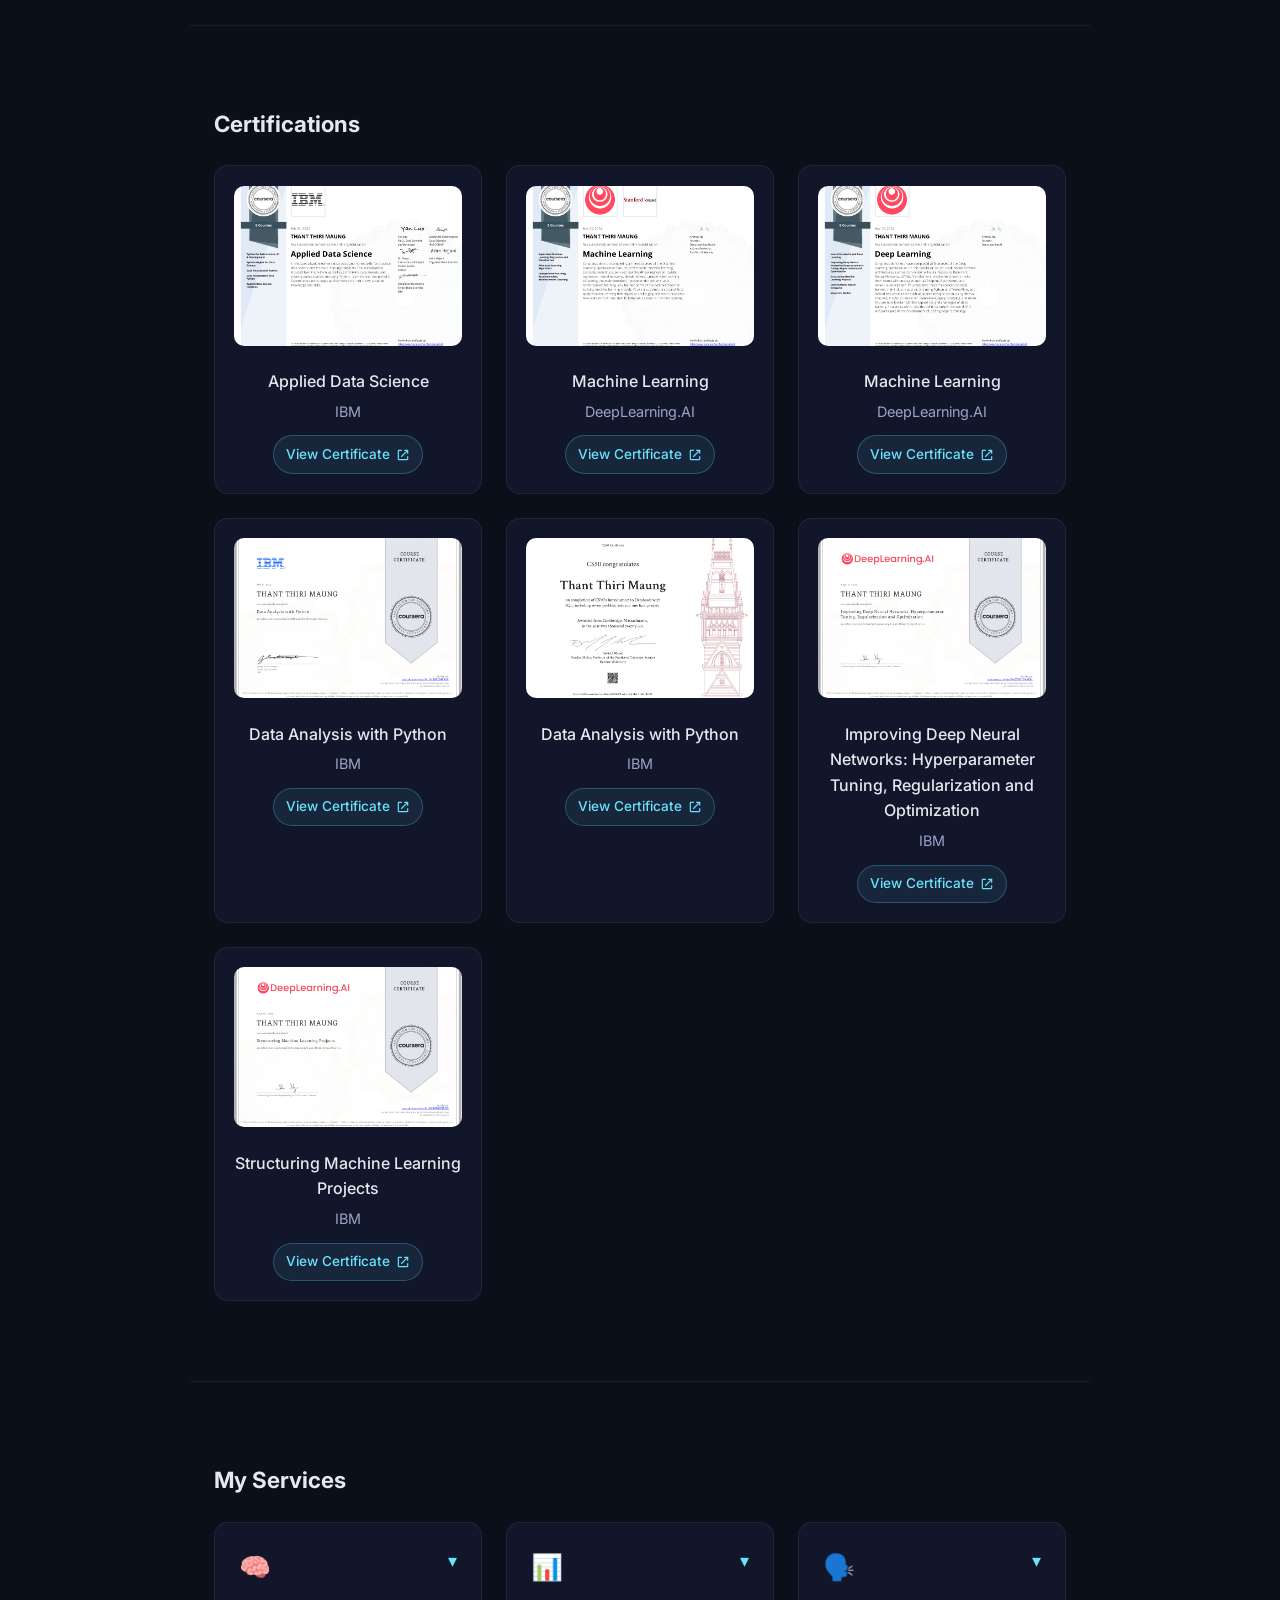
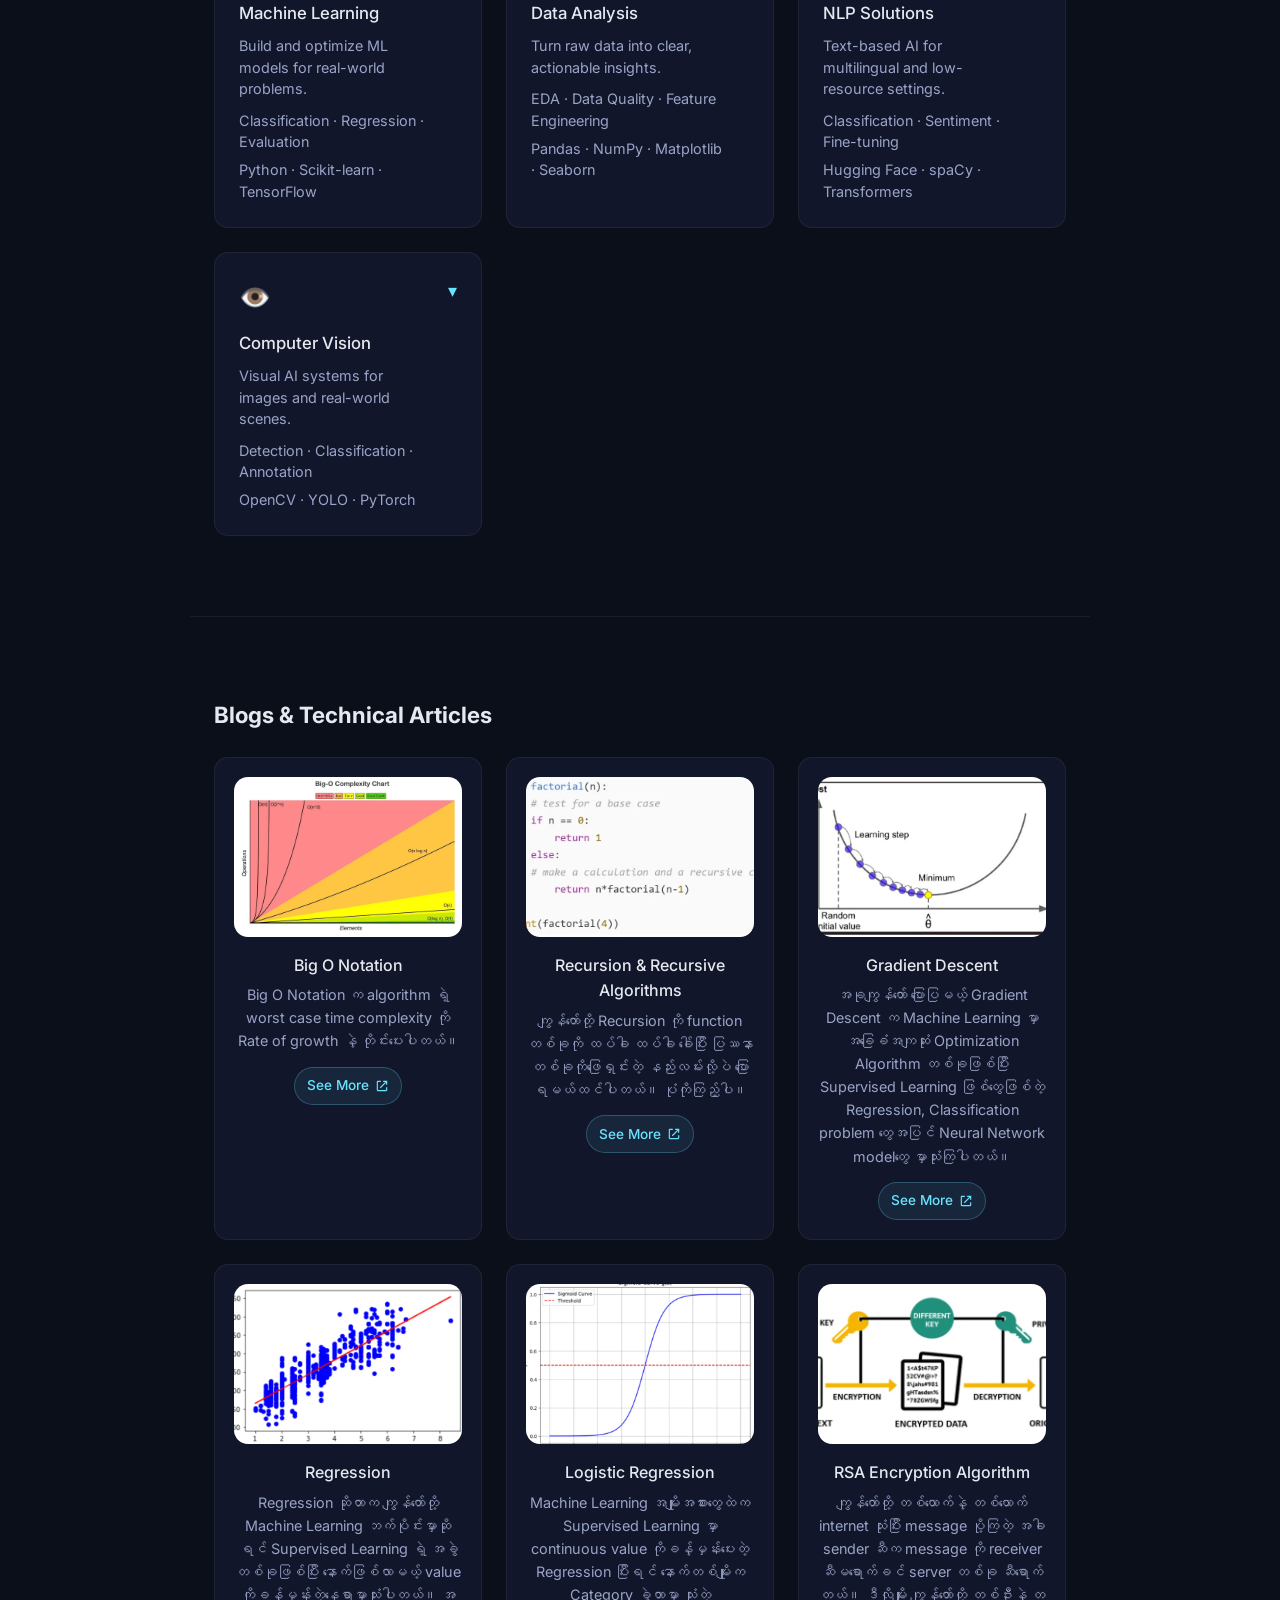
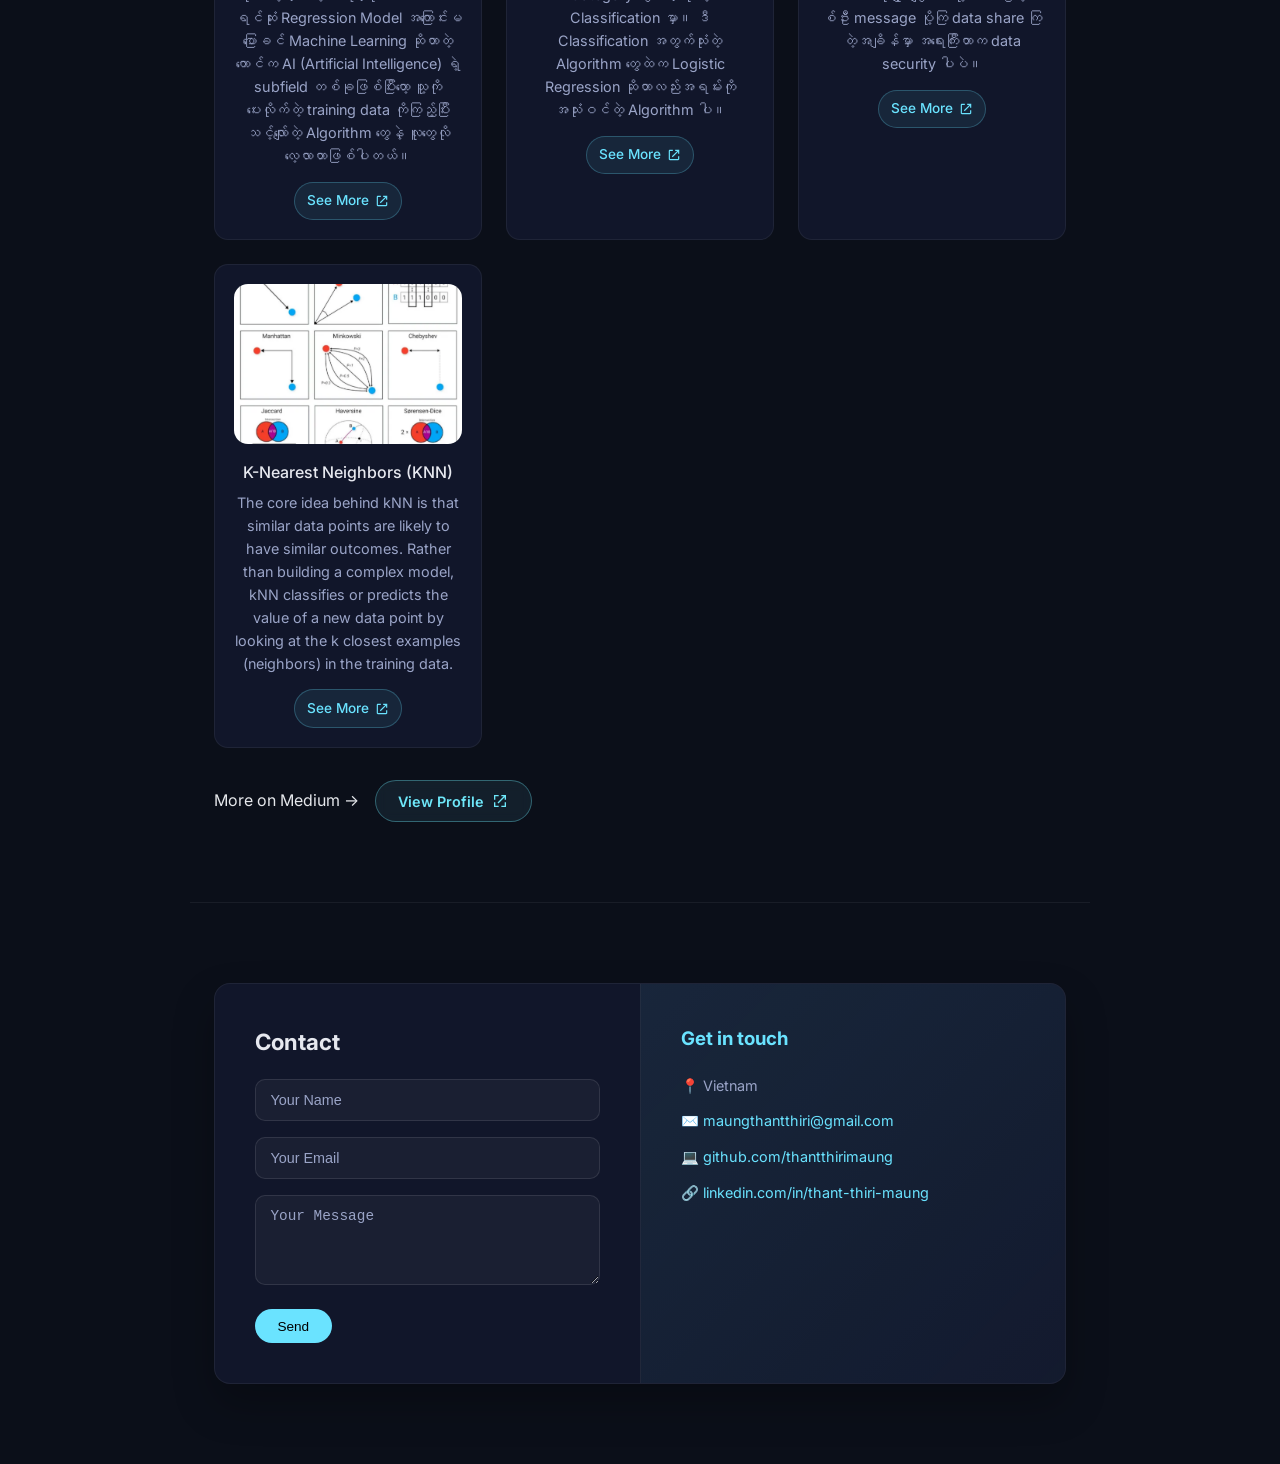
==== commit aa9a7545: "Projects Updated" ====
--- a/index.html
+++ b/index.html
@@ -36,7 +36,7 @@
 
             </ul>
 
-            <a href="assets/resume.pdf" class="resume-btn" target="_blank">My Resume</a>
+            <!--<a href="assets/resume.pdf" class="resume-btn" target="_blank">My Resume</a> -->
 
         </div>
     </nav>
@@ -174,18 +174,18 @@
     <section class="section" id="experience">
         <h2>Experience</h2>
 
-        <!-- Experience 1 -->
+        <!-- Experience: Machine Learning Engineer -->
         <div class="exp-card">
-            <input type="checkbox" id="exp2" class="exp-toggle">
-
-            <label for="exp2" class="exp-header">
+            <input type="checkbox" id="exp-ml-engineer" class="exp-toggle">
+
+            <label for="exp-ml-engineer" class="exp-header">
                 <div>
-                    <h3>Machine Learning Engineer Intern</h3>
+                    <h3>Machine Learning Engineer</h3>
                     <p class="exp-role">
-                        Sentics · Automation Machinery Manufacturing<br>
+                        Sentics GmbH · Automation Machinery Manufacturing<br>
                         Remote (Wolfsburg, Germany)
                     </p>
-                    <p class="exp-meta">Feb 2025 – Present</p>
+                    <p class="exp-meta">Apr 2026 – Present</p>
                 </div>
 
                 <svg class="exp-arrow" viewBox="0 0 24 24">
@@ -195,10 +195,45 @@
 
             <div class="exp-body">
                 <ul>
-                    <li>Performed large-scale <strong>data labeling</strong> using X-AnyLabeling.</li>
-                    <li>Conducted data validation and dataset quality checks.</li>
-                    <li>Trained <strong>YOLOv11 detection & segmentation models</strong>.</li>
-                    <li>Built end-to-end <strong>model training workflows</strong>.</li>
+                    <li>Owned end-to-end <strong>training pipelines</strong> for YOLO detection, segmentation, and pose
+                        estimation models.</li>
+                    <li>Designed and optimized full <strong>ML workflows</strong>: preprocessing, augmentation,
+                        training, evaluation, and hyperparameter tuning.</li>
+                    <li>Performed large-scale <strong>data labeling</strong> using X-AnyLabeling; enforced dataset
+                        quality and annotation consistency.</li>
+                    <li>Conducted <strong>data validation and quality control</strong> to improve annotation reliability
+                        and model robustness.</li>
+                </ul>
+            </div>
+        </div>
+
+        <!-- Experience: Machine Learning Engineer Intern -->
+        <div class="exp-card">
+            <input type="checkbox" id="exp-ml-intern" class="exp-toggle">
+
+            <label for="exp-ml-intern" class="exp-header">
+                <div>
+                    <h3>Machine Learning Engineer Intern</h3>
+                    <p class="exp-role">
+                        Sentics GmbH · Automation Machinery Manufacturing<br>
+                        Remote (Wolfsburg, Germany)
+                    </p>
+                    <p class="exp-meta">Feb 2025 – Mar 2026</p>
+                </div>
+
+                <svg class="exp-arrow" viewBox="0 0 24 24">
+                    <path d="M7 10l5 5 5-5z" />
+                </svg>
+            </label>
+
+            <div class="exp-body">
+                <ul>
+                    <li>Performed large-scale <strong>data labeling</strong> using X-AnyLabeling and ensured dataset
+                        quality and consistency.</li>
+                    <li>Built <strong>automated data labeling pipelines</strong>, reducing manual verification effort.
+                    </li>
+                    <li>Conducted <strong>data validation and quality control</strong> to improve annotation reliability
+                        and model robustness.</li>
                 </ul>
             </div>
         </div>
@@ -262,14 +297,86 @@
 
 
 
+
+
     <!-- Projects -->
     <section class="section" id="projects">
         <h2>Projects</h2>
-        <ul>
-            <li><strong>Myanmar Name Gender Classification</strong> – NLP model (93% accuracy)</li>
-            <li><strong>Demand Forecasting</strong> – Datathon project</li>
-            <li><strong>Memory Game</strong> – Haskell</li>
-        </ul>
+
+        <div class="cert-grid">
+
+            <!-- Project 1 -->
+            <div class="cert-card">
+                <img src="assets/projects/gender-classification.png" alt="Myanmar Gender Classification">
+                <h3>Myanmar Name Gender Classification</h3>
+                <p>NLP · 93% Accuracy</p>
+
+                <div class="project-links">
+                    <!-- Demo -->
+                    <a href="https://www.youtube.com/watch?v=UXZre7wBdBY" target="_blank" class="cert-link">
+                        <span>Live Demo</span>
+                        <svg class="cert-icon" viewBox="0 0 24 24">
+                            <path d="M14 3h7v7h-2V6.41l-9.29 9.3-1.42-1.42 9.3-9.29H14V3z" />
+                            <path d="M5 5h5V3H5c-1.1 0-2 .9-2 2v14c0 1.1.9 2 2 2h14c1.1 0 2-.9 2-2v-5h-2v5H5V5z" />
+                        </svg>
+                    </a>
+
+                    <!-- GitHub -->
+                    <a href="https://github.com/binarybrigade/myanmar-name-mf-classification" target="_blank"
+                        class="cert-link">
+                        <span>GitHub</span>
+                        <svg class="cert-icon" viewBox="0 0 24 24">
+                            <path d="M12 2C6.48 2 2 6.58 2 12.26c0 4.52 2.87 8.35 6.84 9.7.5.1.66-.22.66-.48 
+                        0-.24-.01-1.02-.01-1.85-2.78.62-3.37-1.2-3.37-1.2-.45-1.18-1.1-1.5-1.1-1.5-.9-.64.07-.63.07-.63 
+                        1 .07 1.53 1.05 1.53 1.05.88 1.55 2.3 1.1 2.86.84.09-.66.34-1.1.62-1.36-2.22-.26-4.55-1.14-4.55-5.07 
+                        0-1.12.39-2.03 1.02-2.75-.1-.26-.44-1.3.1-2.7 0 0 .83-.27 2.75 1.05A9.2 9.2 0 0112 6.8c.82.004 
+                        1.64.11 2.4.32 1.92-1.32 2.75-1.05 2.75-1.05.54 1.4.2 2.44.1 2.7.63.72 1.02 1.63 1.02 2.75 
+                        0 3.94-2.33 4.8-4.56 5.06.35.31.67.92.67 1.86 0 1.34-.01 2.42-.01 2.75 
+                        0 .27.17.59.67.48A10.03 10.03 0 0022 12.26C22 6.58 17.52 2 12 2z" />
+                        </svg>
+                    </a>
+                </div>
+            </div>
+
+            <!-- Repeat same structure for other projects -->
+            <div class="cert-card">
+                <img src="assets/projects/restaurant-system.png" alt="Restaurant Management System">
+
+                <h3>Restaurant Management System</h3>
+                <p>ASP.NET MVC · C# · Full-Stack</p>
+
+                <p class="project-desc">
+                    Full-cycle web application for restaurant operations including menu management, reservations,
+                    payments, and admin control.
+                </p>
+
+                <div class="project-links">
+                    <!-- Demo -->
+                    <a href="https://www.youtube.com/watch?v=n6fcdD-Dlw0" target="_blank" class="cert-link">
+                        <span>Live Demo</span>
+                        <svg class="cert-icon" viewBox="0 0 24 24">
+                            <path d="M14 3h7v7h-2V6.41l-9.29 9.3-1.42-1.42 9.3-9.29H14V3z" />
+                            <path d="M5 5h5V3H5c-1.1 0-2 .9-2 2v14c0 1.1.9 2 2 2h14c1.1 0 2-.9 2-2v-5h-2v5H5V5z" />
+                        </svg>
+                    </a>
+
+                    <!-- GitHub -->
+                    <a href="#" target="_blank" class="cert-link">
+                        <span>GitHub</span>
+                        <svg class="cert-icon" viewBox="0 0 24 24">
+                            <path d="M12 2C6.48 2 2 6.58 2 12.26c0 4.52 2.87 8.35 6.84 9.7.5.1.66-.22.66-.48 
+                0-.24-.01-1.02-.01-1.85-2.78.62-3.37-1.2-3.37-1.2-.45-1.18-1.1-1.5-1.1-1.5-.9-.64.07-.63.07-.63 
+                1 .07 1.53 1.05 1.53 1.05.88 1.55 2.3 1.1 2.86.84.09-.66.34-1.1.62-1.36-2.22-.26-4.55-1.14-4.55-5.07 
+                0-1.12.39-2.03 1.02-2.75-.1-.26-.44-1.3.1-2.7 0 0 .83-.27 2.75 1.05A9.2 9.2 0 0112 6.8c.82.004 
+                1.64.11 2.4.32 1.92-1.32 2.75-1.05 2.75-1.05.54 1.4.2 2.44.1 2.7.63.72 1.02 1.63 1.02 2.75 
+                0 3.94-2.33 4.8-4.56 5.06.35.31.67.92.67 1.86 0 1.34-.01 2.42-.01 2.75 
+                0 .27.17.59.67.48A10.03 10.03 0 0022 12.26C22 6.58 17.52 2 12 2z" />
+                        </svg>
+                    </a>
+                </div>
+            </div>
+
+        </div>
     </section>
 
 
--- a/style.css
+++ b/style.css
@@ -928,3 +928,10 @@
 .blog-card:hover .blog-thumb img {
   transform: scale(1.05);
 }
+
+.project-desc {
+  font-size: 0.85rem;
+  color: var(--muted-text);
+  margin-bottom: 0.9rem;
+  line-height: 1.5;
+}
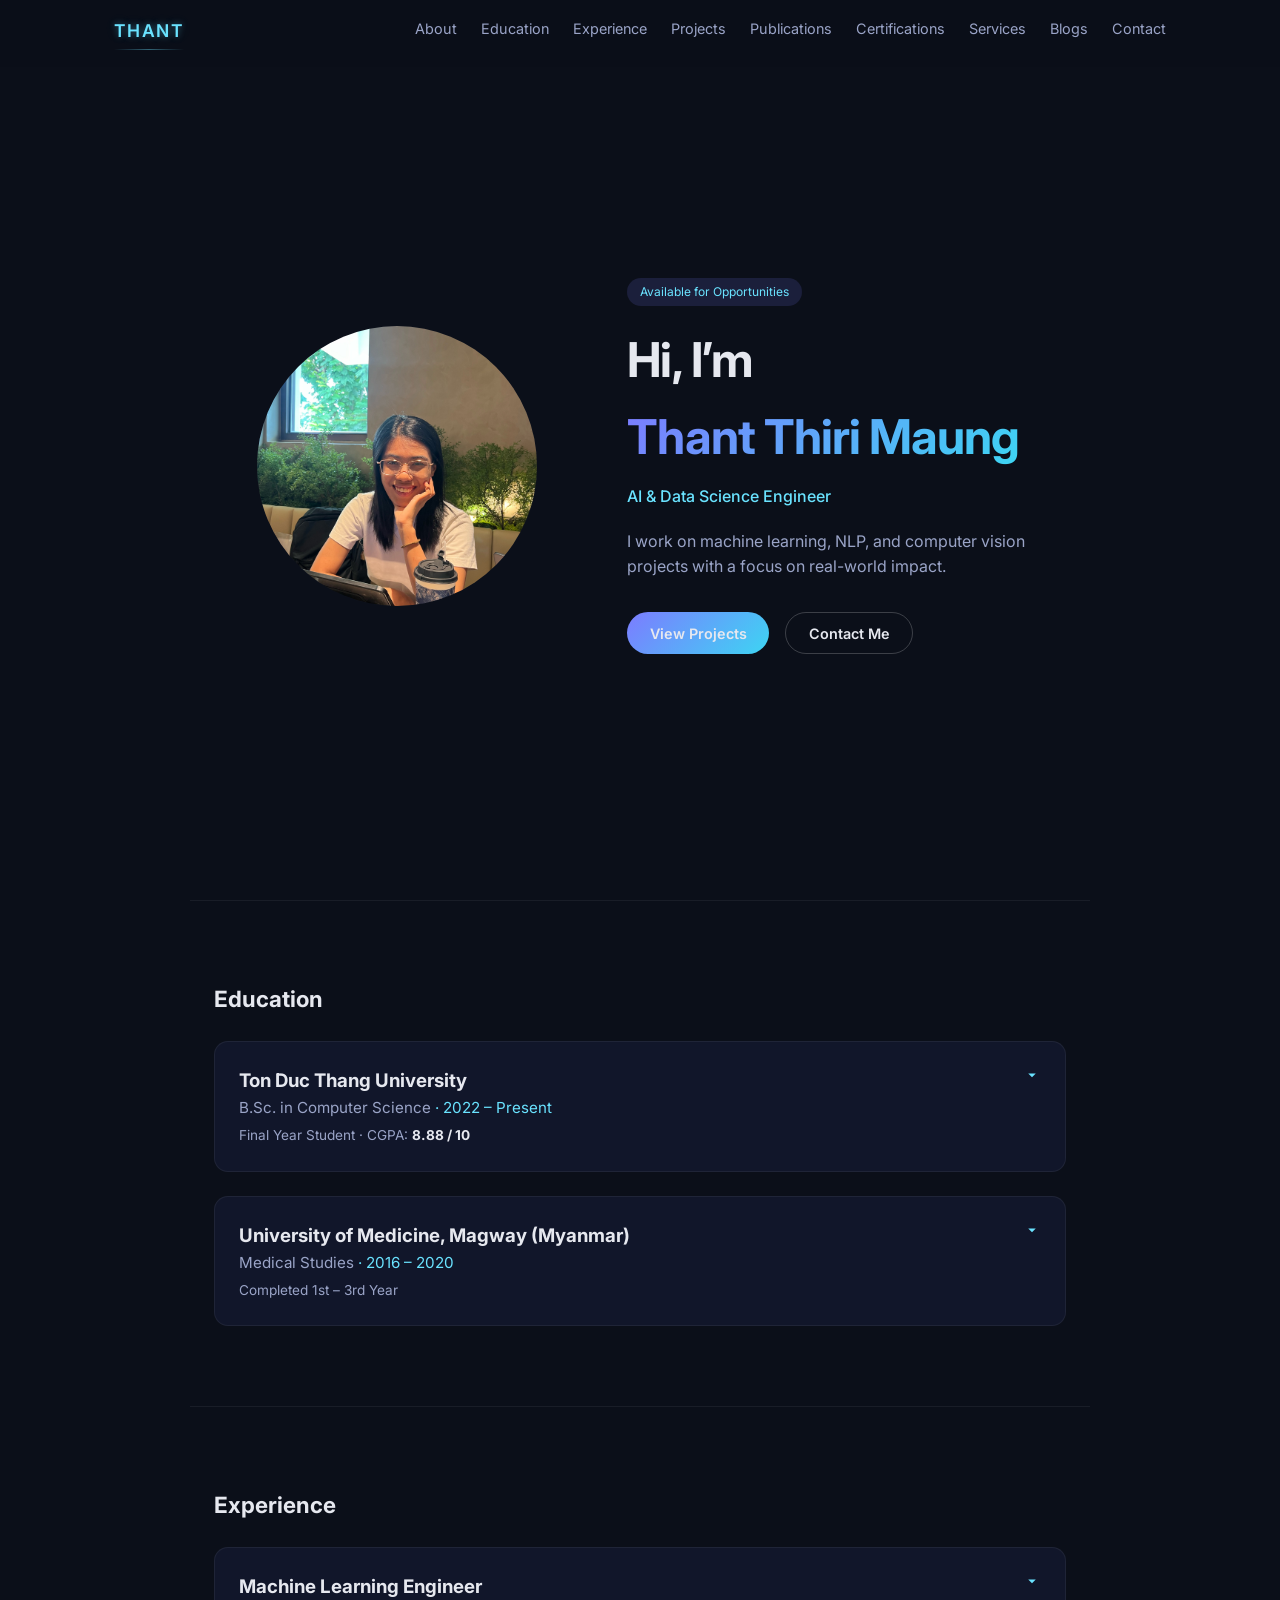
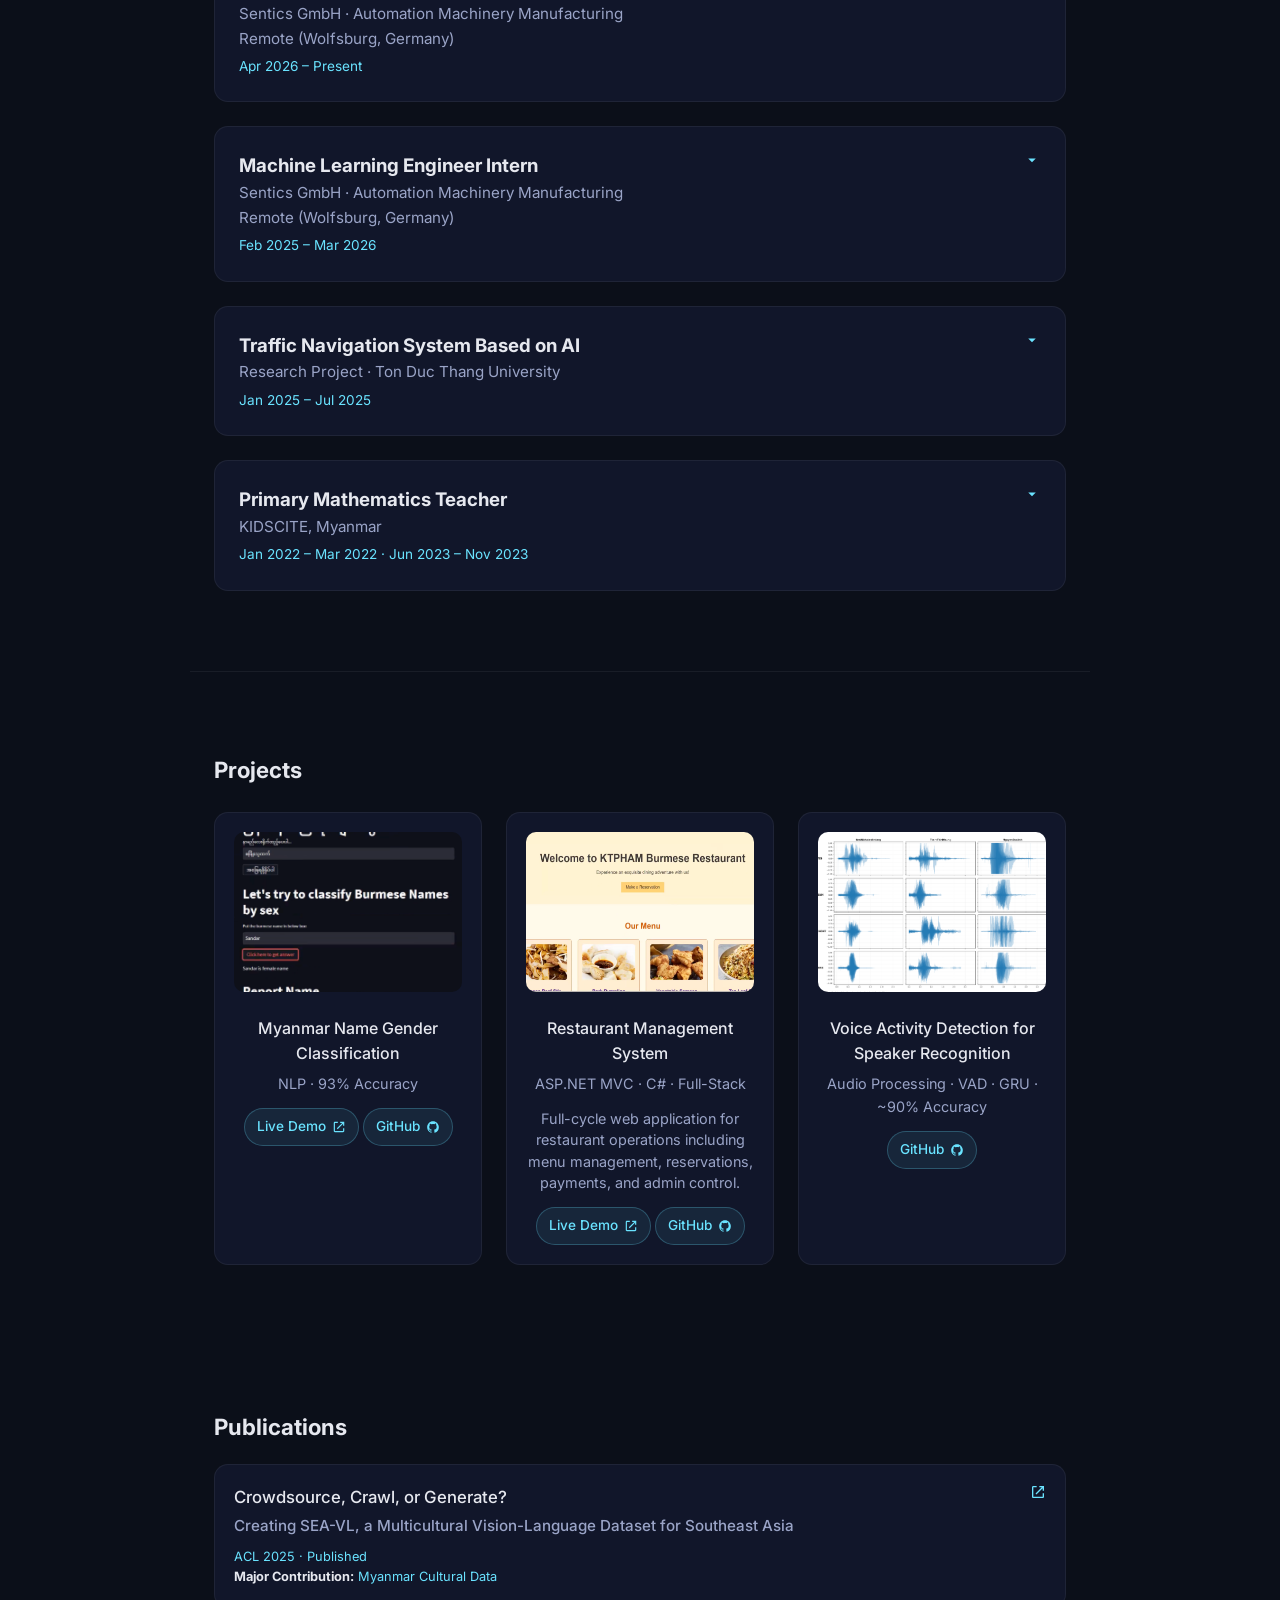
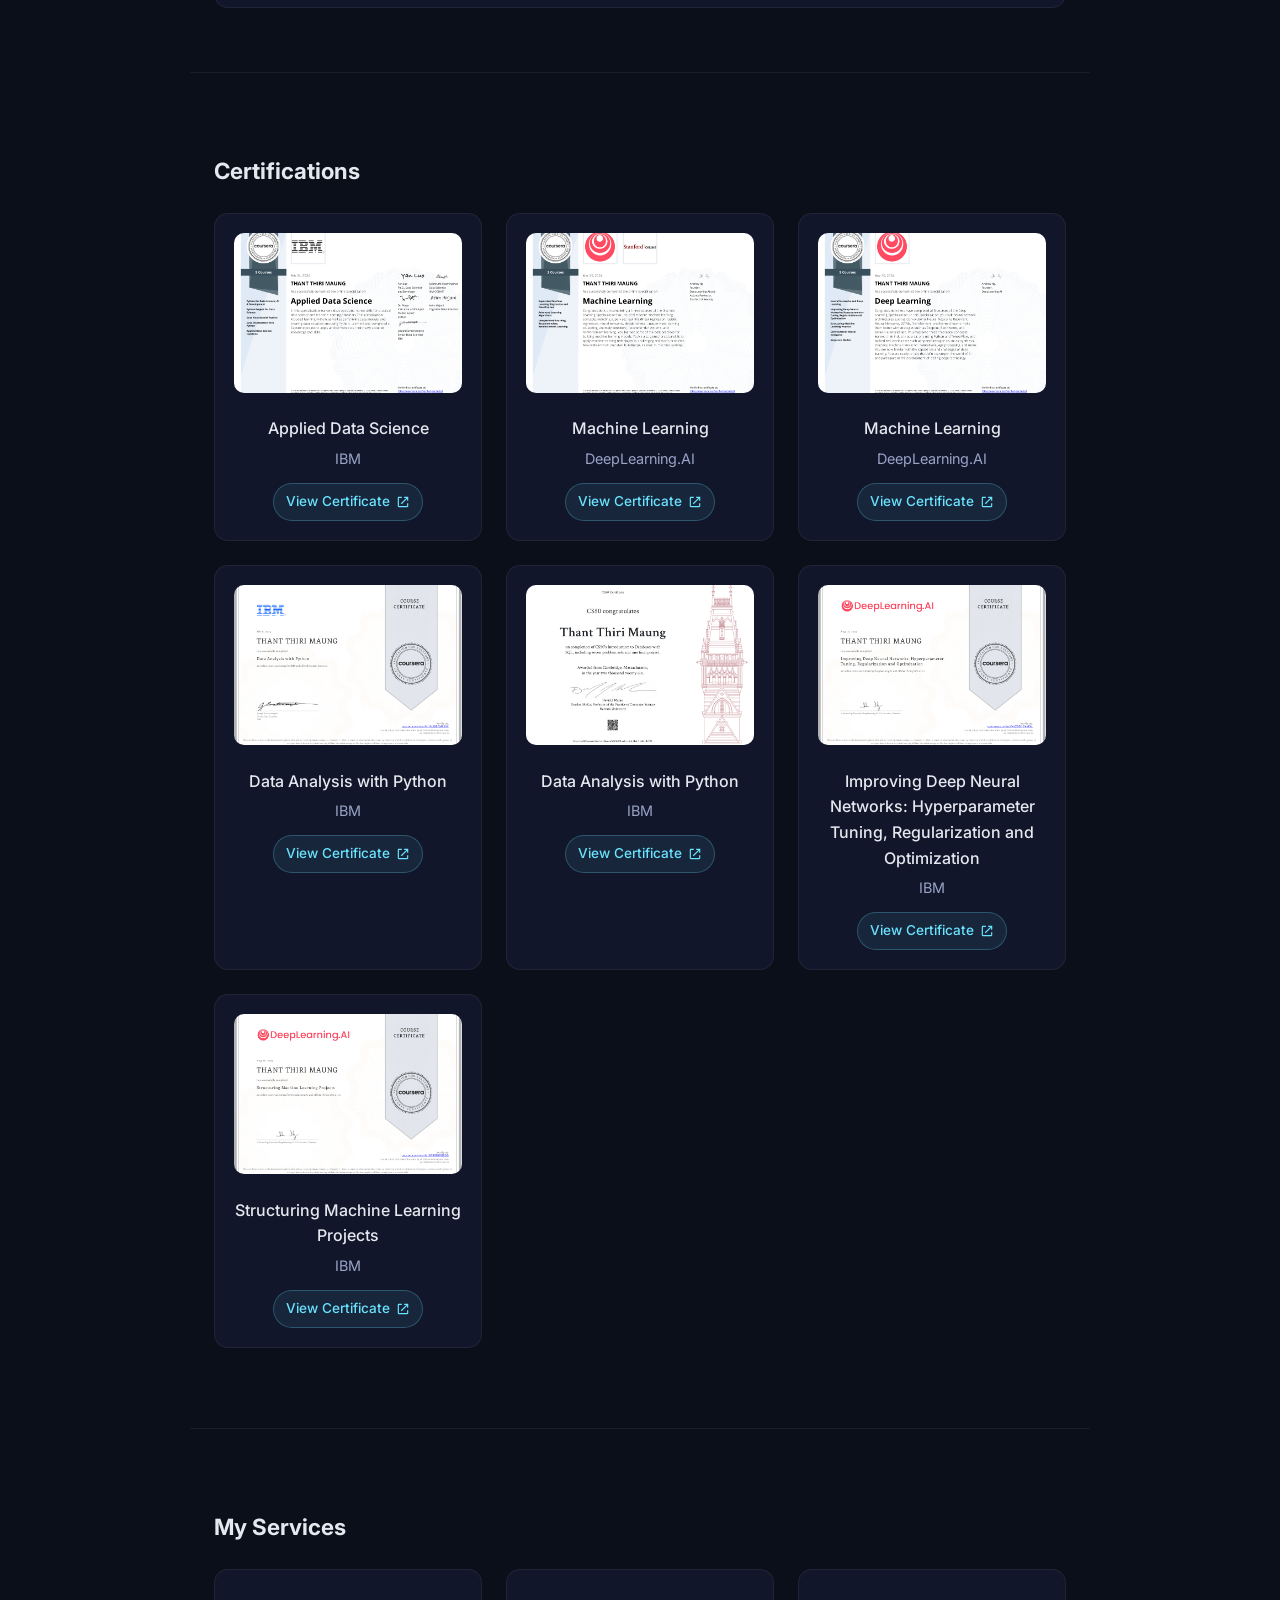
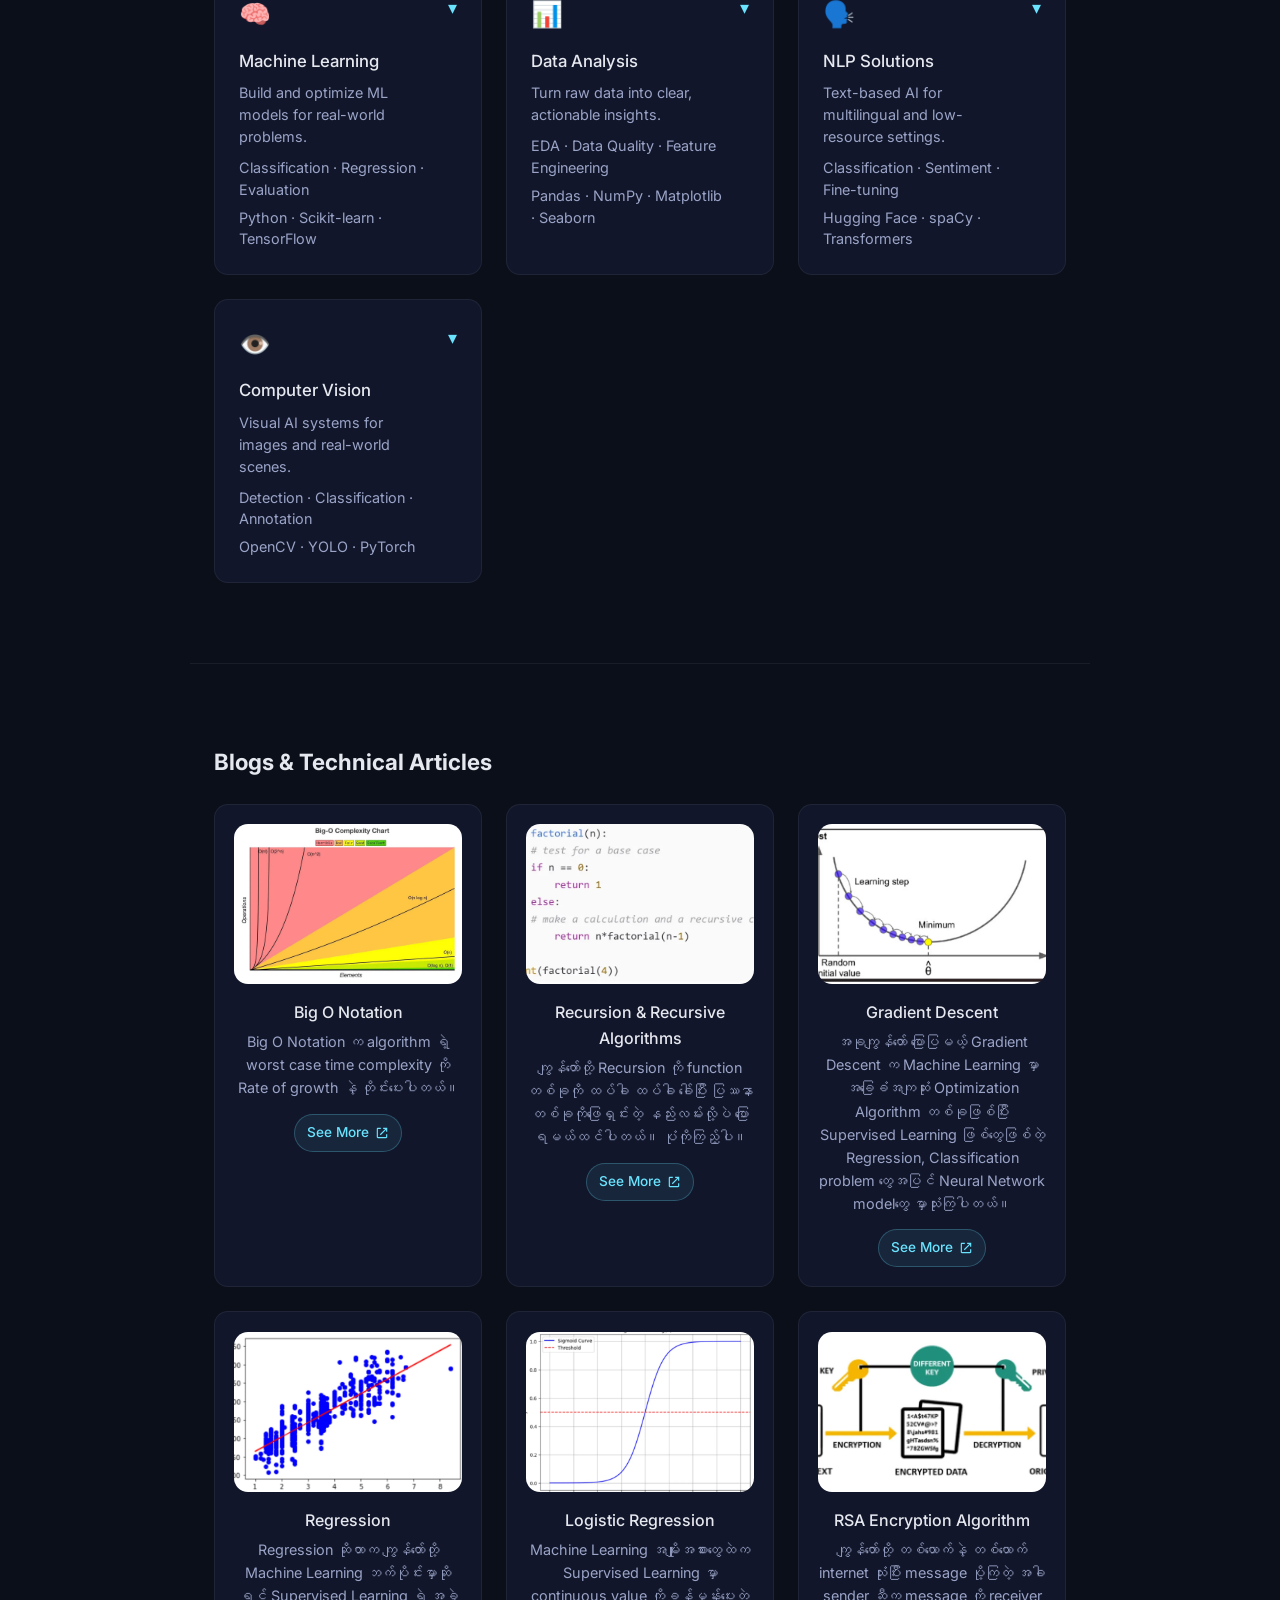
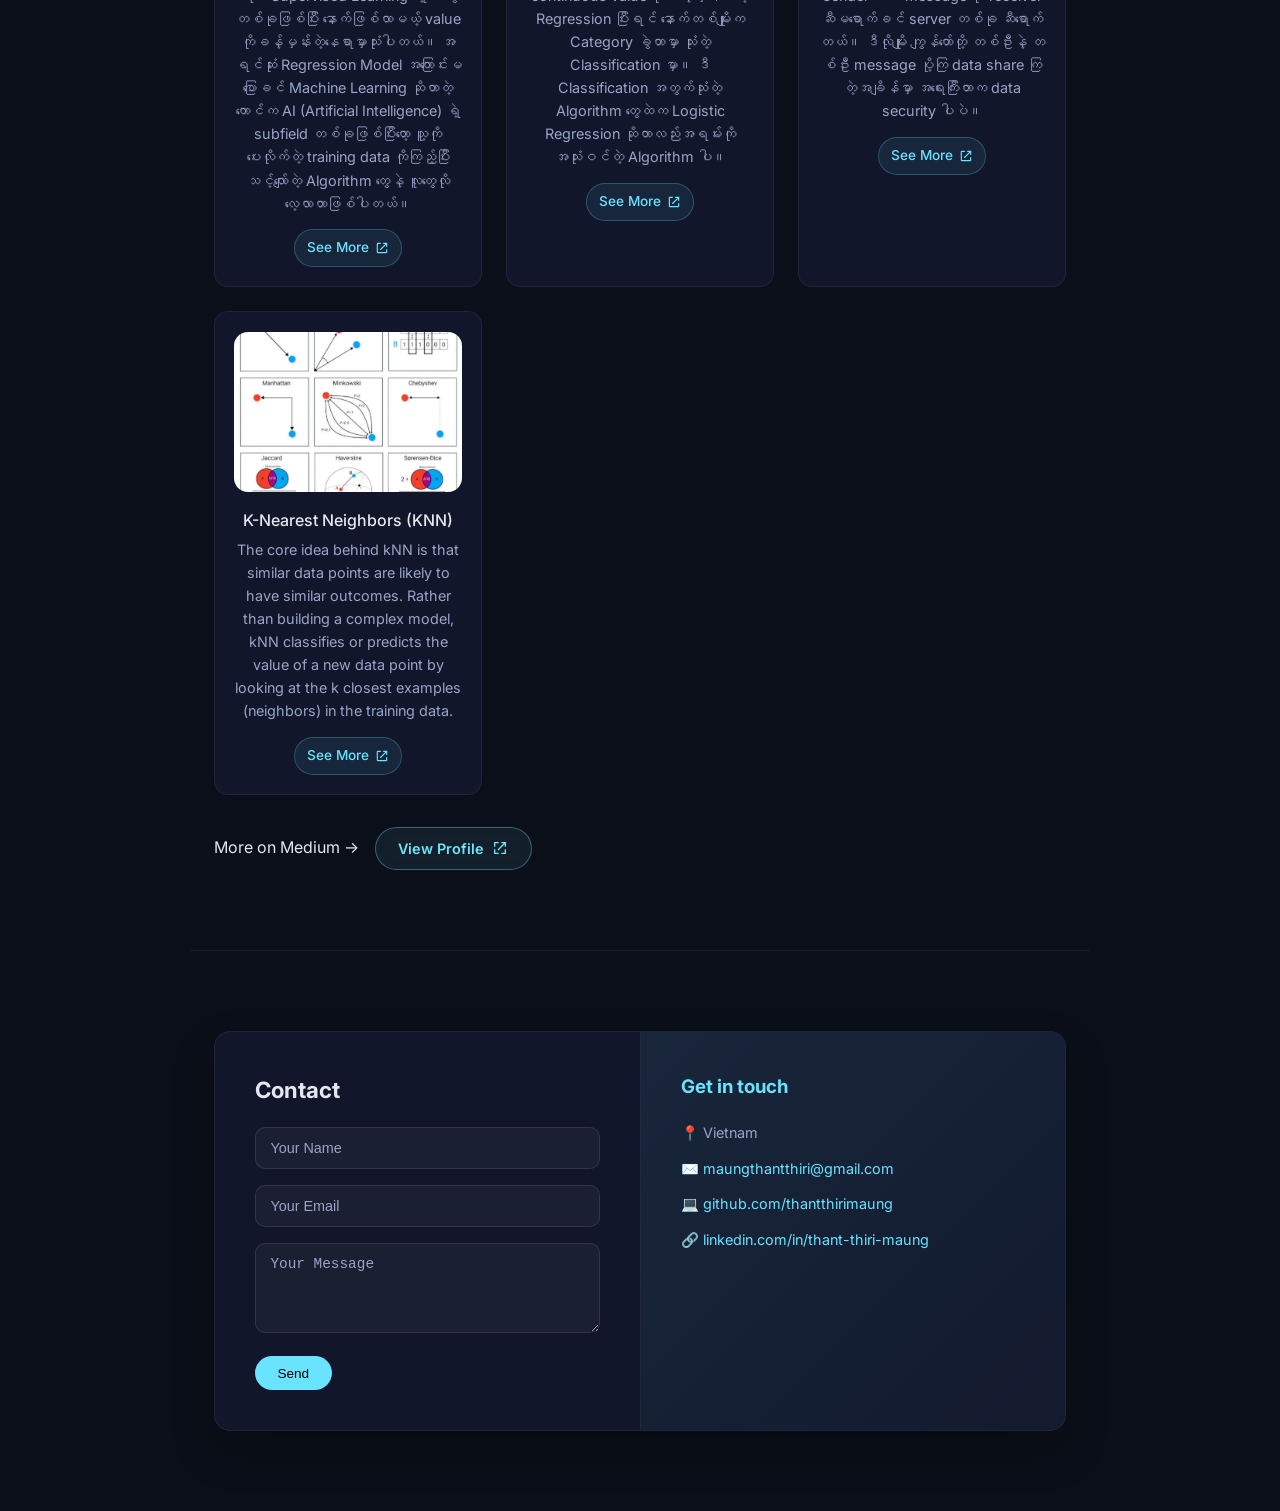
==== commit 4a84717c: "project add" ====
--- a/index.html
+++ b/index.html
@@ -338,7 +338,7 @@
                 </div>
             </div>
 
-            <!-- Repeat same structure for other projects -->
+            <!-- Project 2 -->
             <div class="cert-card">
                 <img src="assets/projects/restaurant-system.png" alt="Restaurant Management System">
 
@@ -376,6 +376,31 @@
                 </div>
             </div>
 
+            <!-- Project 3 -->
+            <div class="cert-card">
+                <img src="assets/projects/vad.png" alt="Voice Activity Detection">
+                <h3>Voice Activity Detection for Speaker Recognition</h3>
+                <p>Audio Processing · VAD · GRU · ~90% Accuracy</p>
+
+                <div class="project-links">
+                    
+                    <!-- GitHub -->
+                    <a href="https://github.com/thantthirimaung/Voice-Activity-Detection" target="_blank"
+                        class="cert-link">
+                        <span>GitHub</span>
+                        <svg class="cert-icon" viewBox="0 0 24 24">
+                            <path d="M12 2C6.48 2 2 6.58 2 12.26c0 4.52 2.87 8.35 6.84 9.7.5.1.66-.22.66-.48 
+                0-.24-.01-1.02-.01-1.85-2.78.62-3.37-1.2-3.37-1.2-.45-1.18-1.1-1.5-1.1-1.5-.9-.64.07-.63.07-.63 
+                1 .07 1.53 1.05 1.53 1.05.88 1.55 2.3 1.1 2.86.84.09-.66.34-1.1.62-1.36-2.22-.26-4.55-1.14-4.55-5.07 
+                0-1.12.39-2.03 1.02-2.75-.1-.26-.44-1.3.1-2.7 0 0 .83-.27 2.75 1.05A9.2 9.2 0 0112 6.8c.82.004 
+                1.64.11 2.4.32 1.92-1.32 2.75-1.05 2.75-1.05.54 1.4.2 2.44.1 2.7.63.72 1.02 1.63 1.02 2.75 
+                0 3.94-2.33 4.8-4.56 5.06.35.31.67.92.67 1.86 0 1.34-.01 2.42-.01 2.75 
+                0 .27.17.59.67.48A10.03 10.03 0 0022 12.26C22 6.58 17.52 2 12 2z" />
+                        </svg>
+                    </a>
+                </div>
+            </div>
+
         </div>
     </section>
 
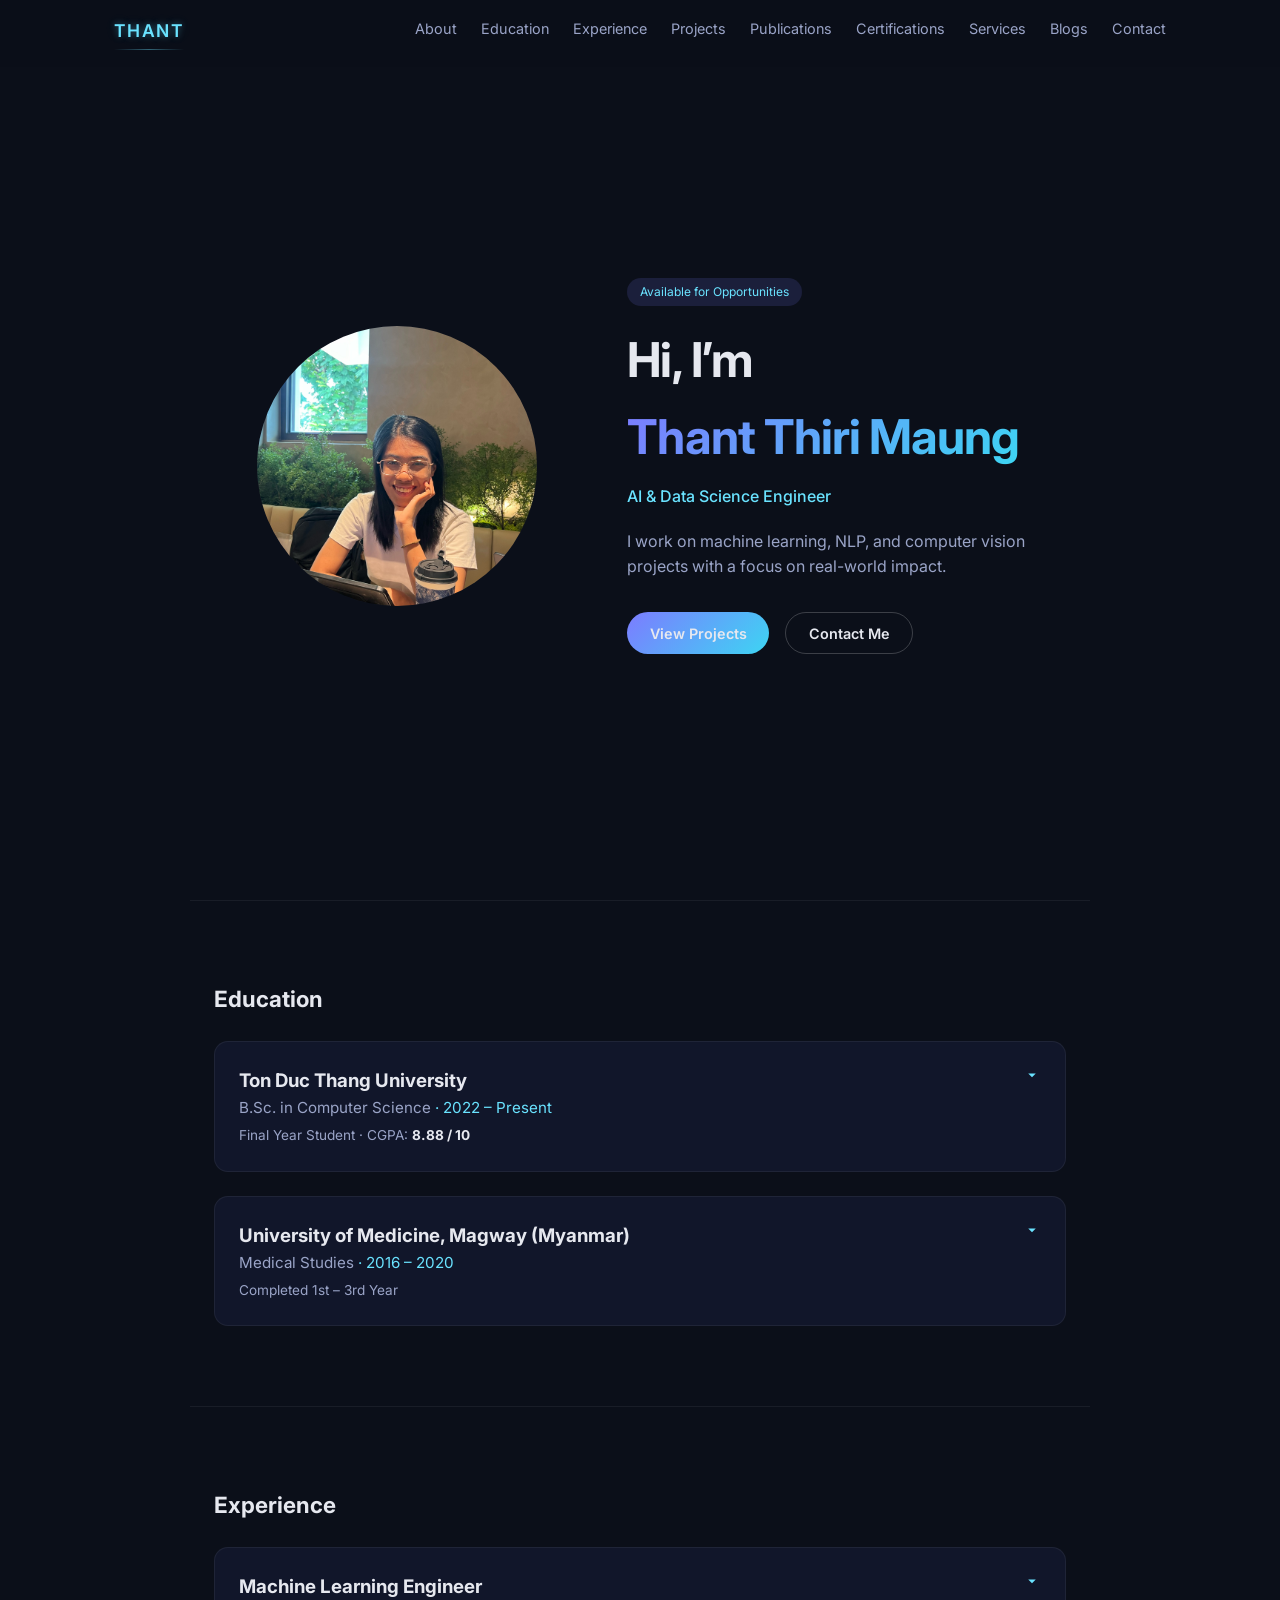
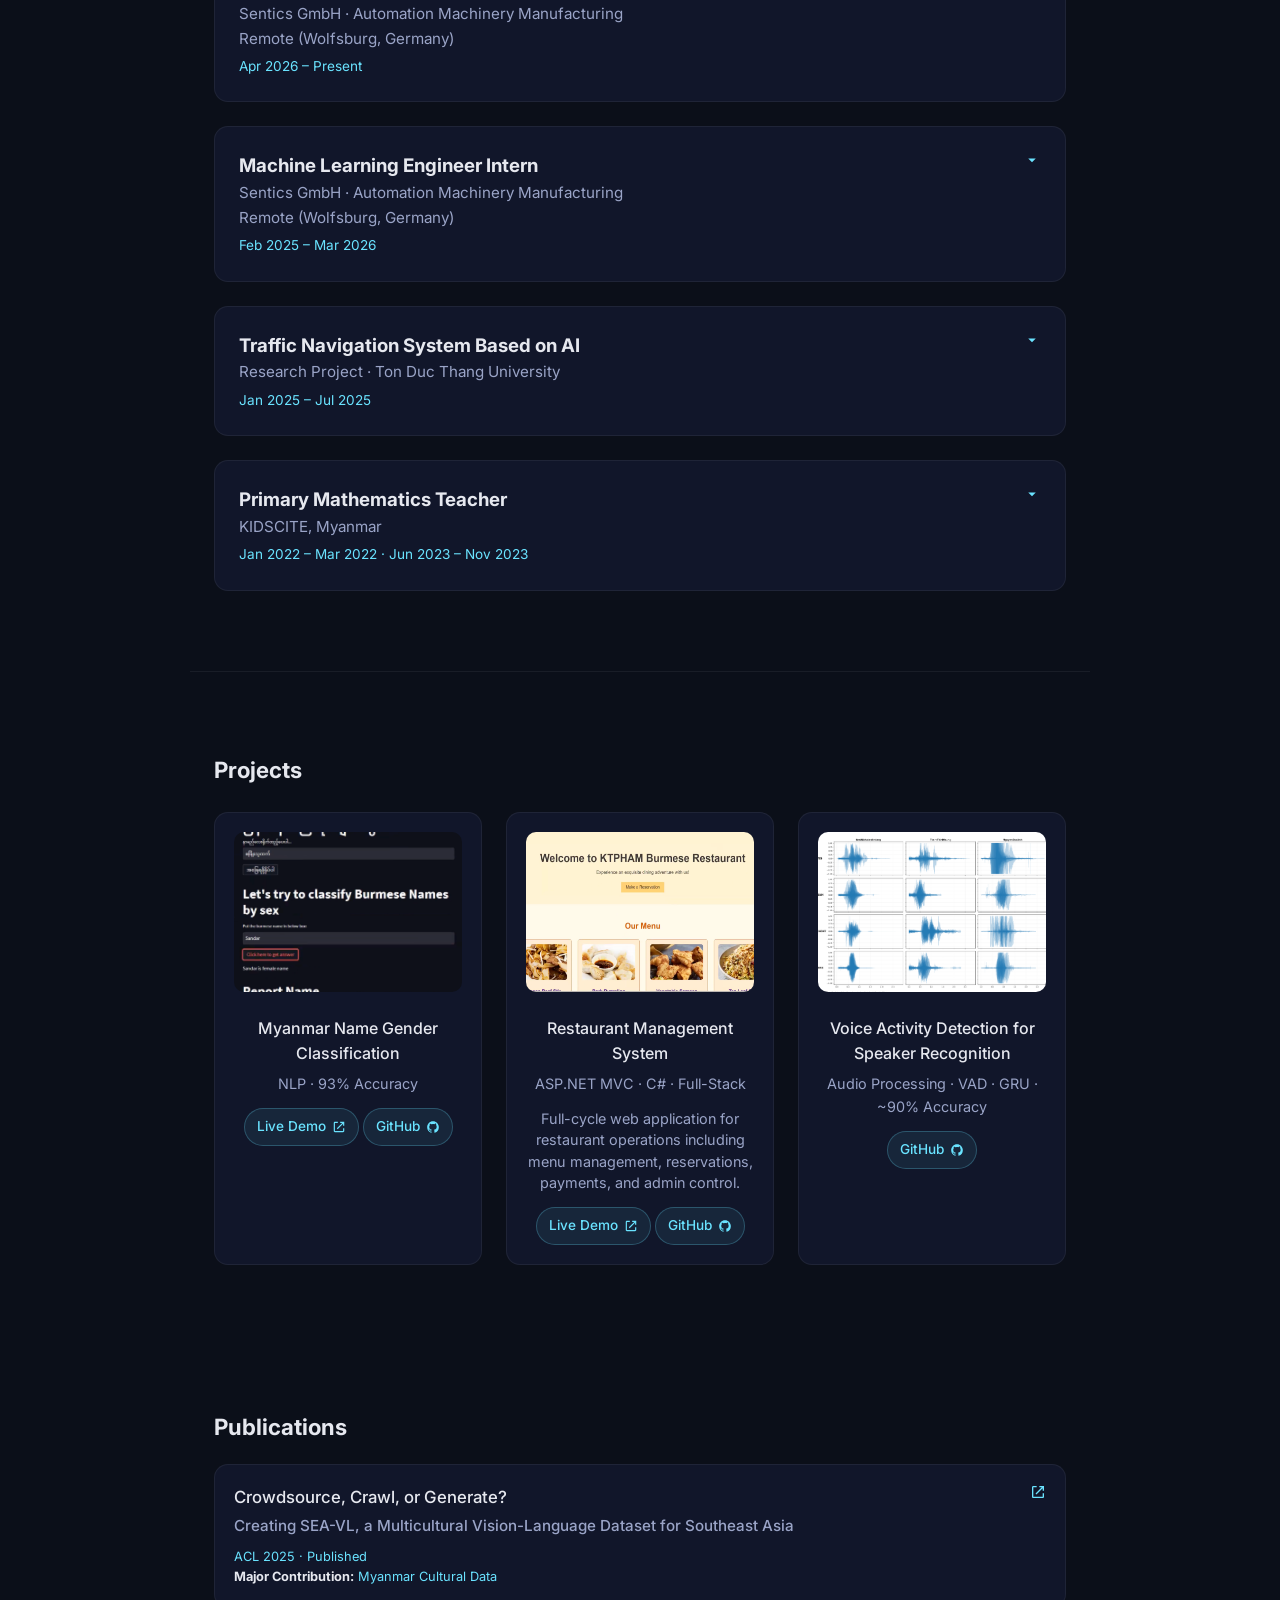
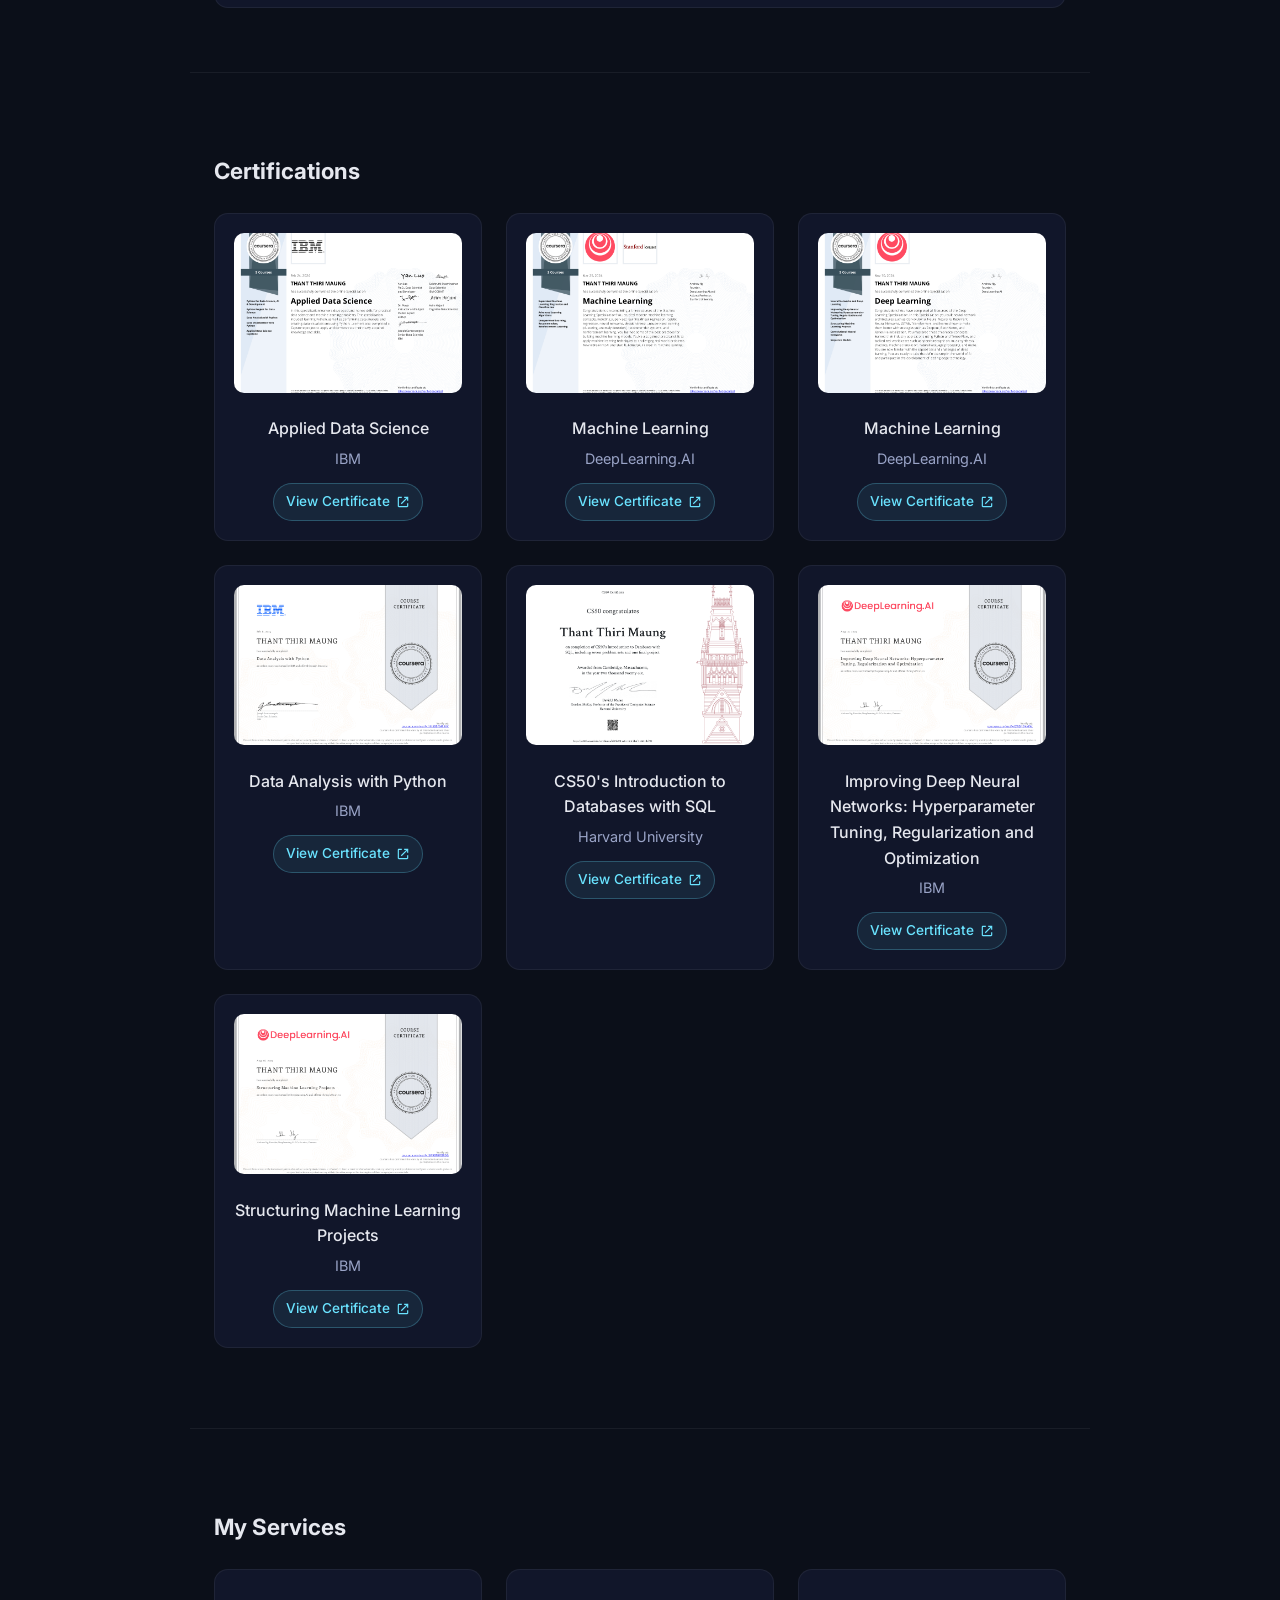
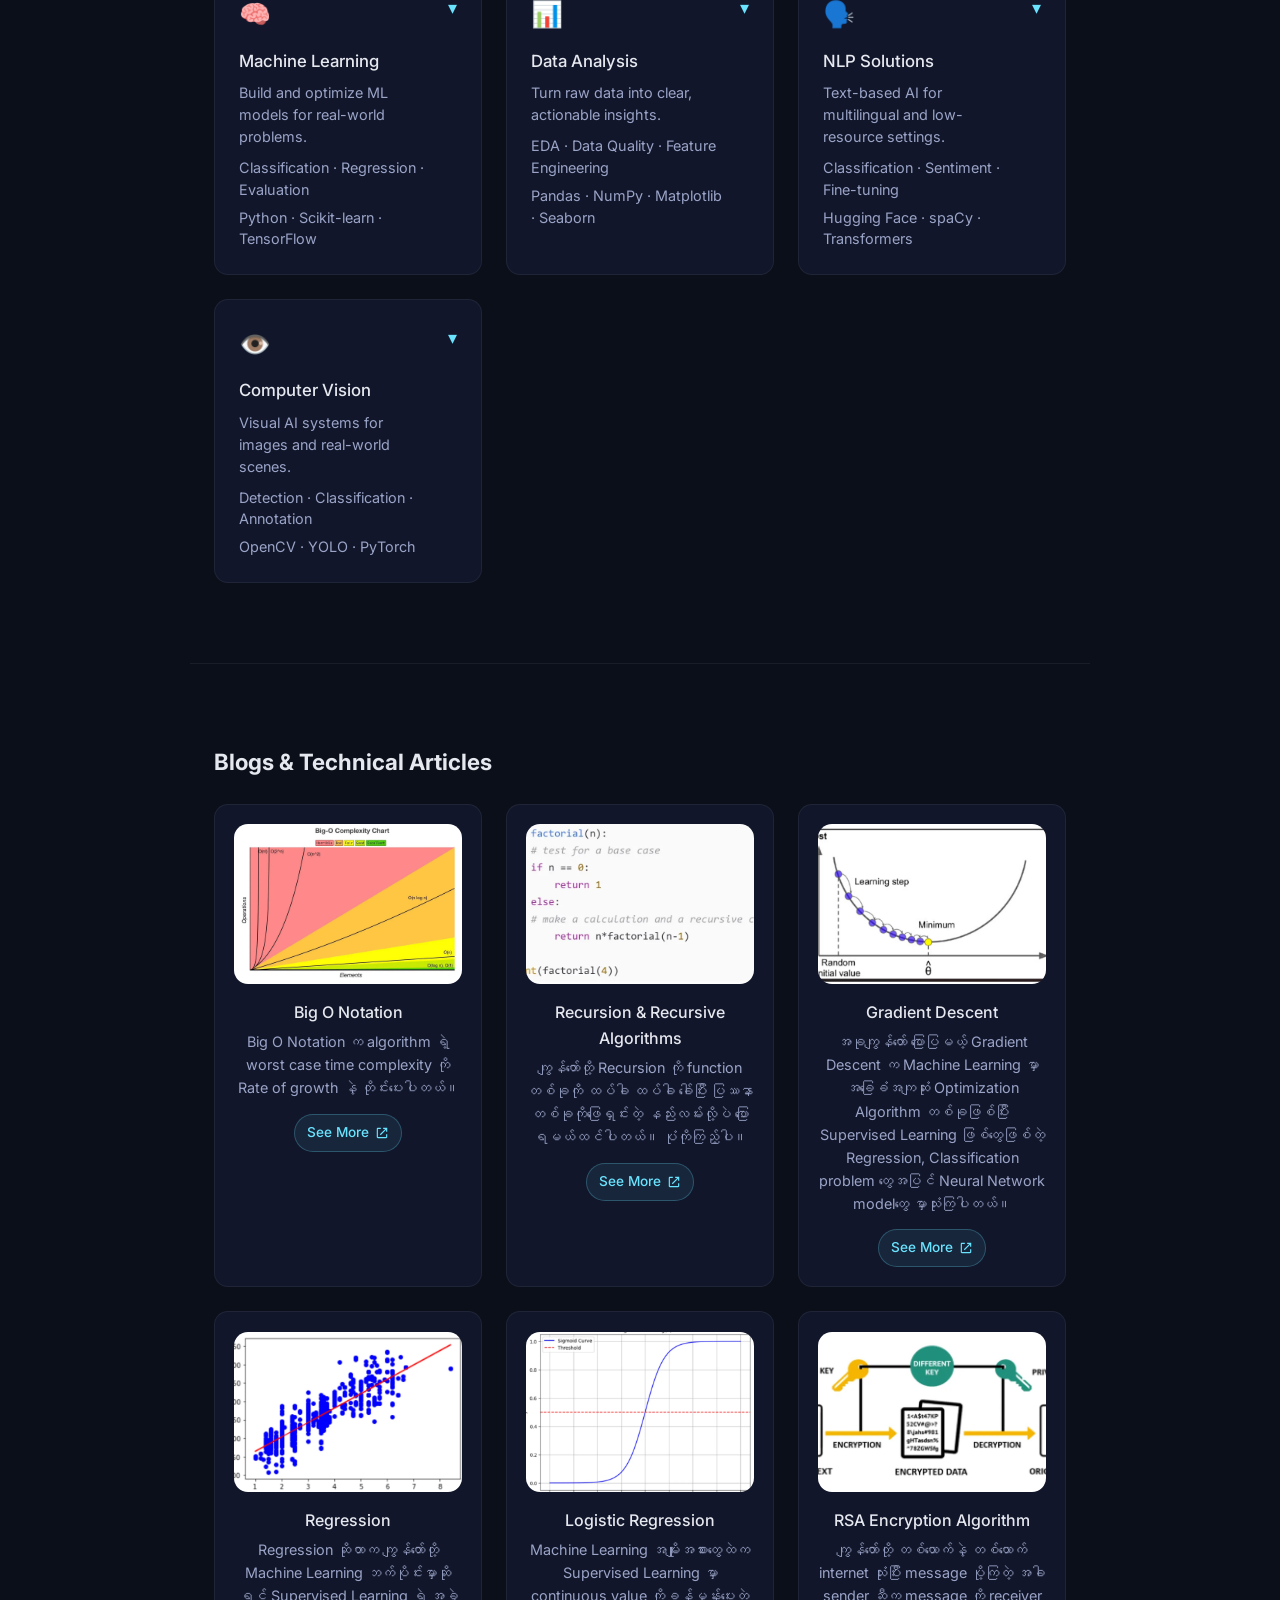
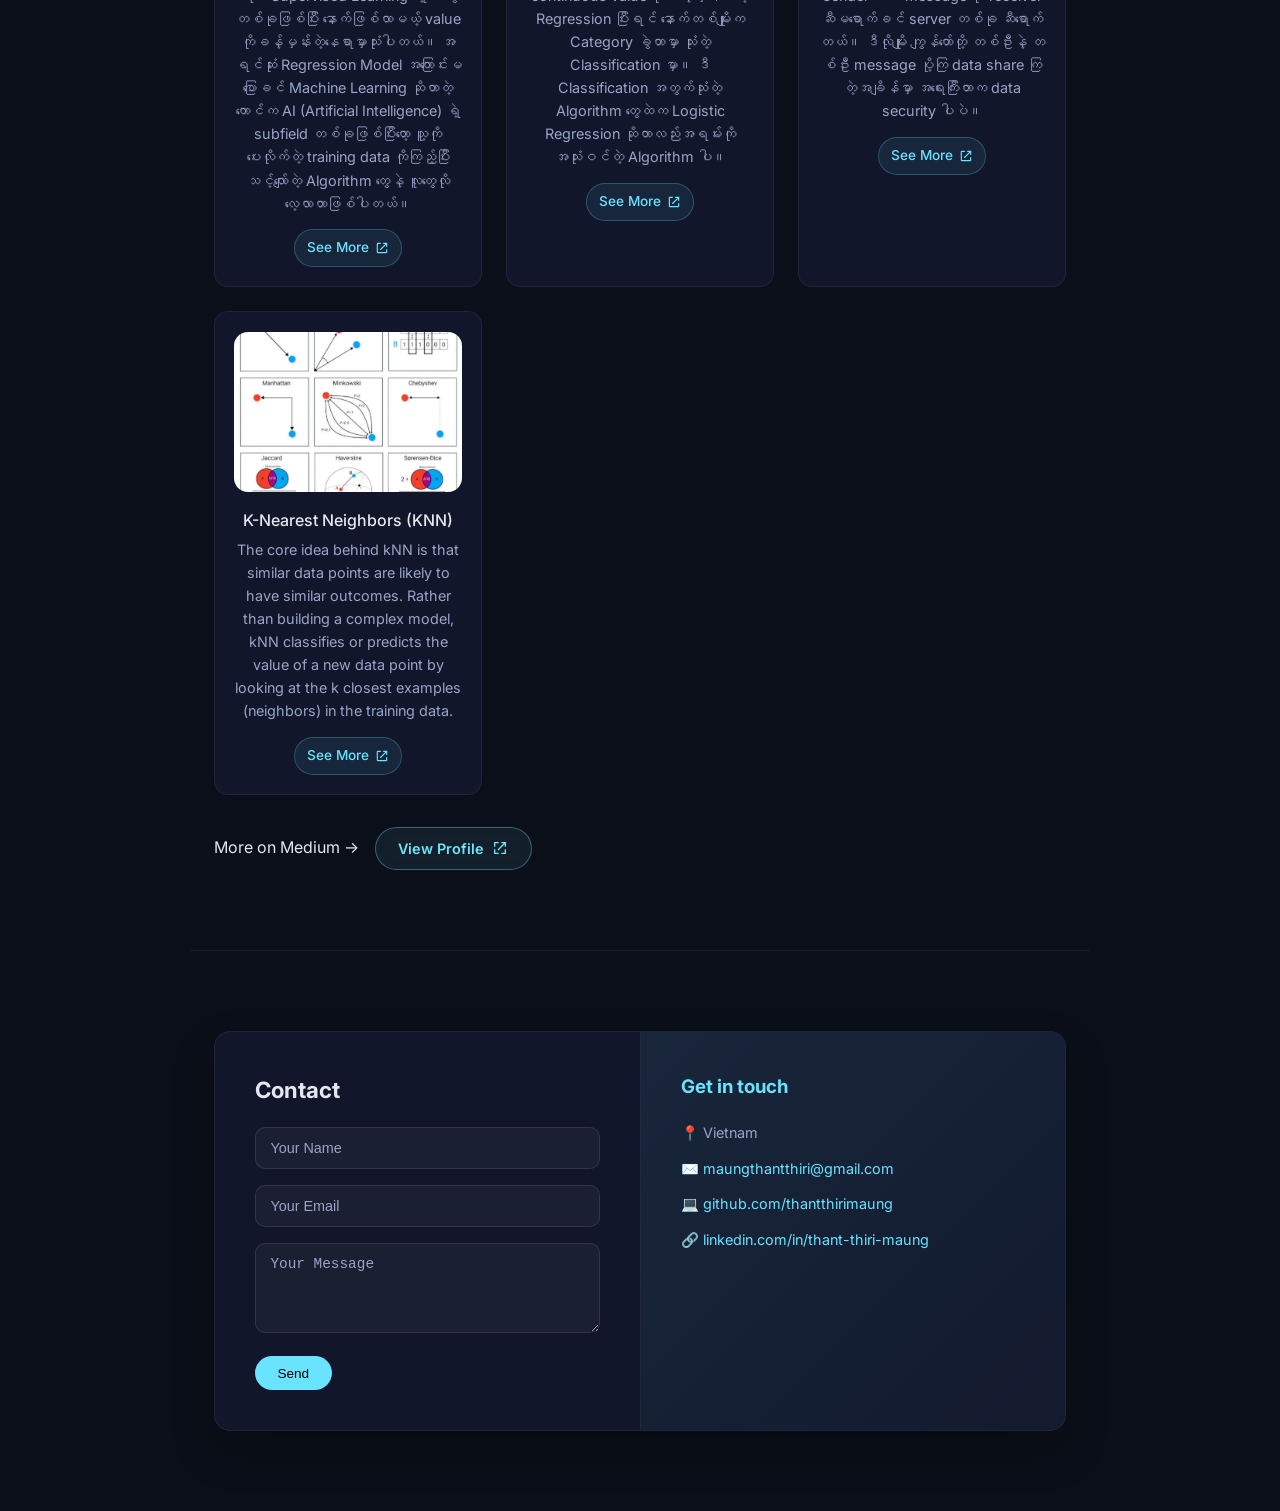
==== commit 8f3d9798: "Certificates added" ====
--- a/index.html
+++ b/index.html
@@ -383,7 +383,7 @@
                 <p>Audio Processing · VAD · GRU · ~90% Accuracy</p>
 
                 <div class="project-links">
-                    
+
                     <!-- GitHub -->
                     <a href="https://github.com/thantthirimaung/Voice-Activity-Detection" target="_blank"
                         class="cert-link">
@@ -536,8 +536,8 @@
 
             <div class="cert-card">
                 <img src="assets/certs/cs50-sql.png" alt="CS50 SQL - Harvard University">
-                <h3>Data Analysis with Python</h3>
-                <p>IBM</p>
+                <h3>CS50's Introduction to Databases with SQL</h3>
+                <p>Harvard University</p>
                 <a href="https://certificates.cs50.io/6d25b551-ca1b-4516-bbaf-225655fbf720.pdf?size=letter"
                     target="_blank" class="cert-link">
                     <span>View Certificate</span>
@@ -946,16 +946,18 @@
     <section class="section contact" id="contact">
         <div class="contact-card">
 
+
             <!-- Left -->
-            <div class="contact-form">
+            <form class="contact-form" action="https://formspree.io/f/mkoparzb" method="POST">
                 <h2>Contact</h2>
 
-                <input type="text" placeholder="Your Name">
-                <input type="email" placeholder="Your Email">
-                <textarea rows="4" placeholder="Your Message"></textarea>
+                <input type="text" name="name" placeholder="Your Name" required>
+                <input type="email" name="email" placeholder="Your Email" required>
+                <textarea name="message" rows="4" placeholder="Your Message" required></textarea>
 
                 <button type="submit">Send</button>
-            </div>
+            </form>
+
 
             <!-- Right -->
             <div class="contact-info">
